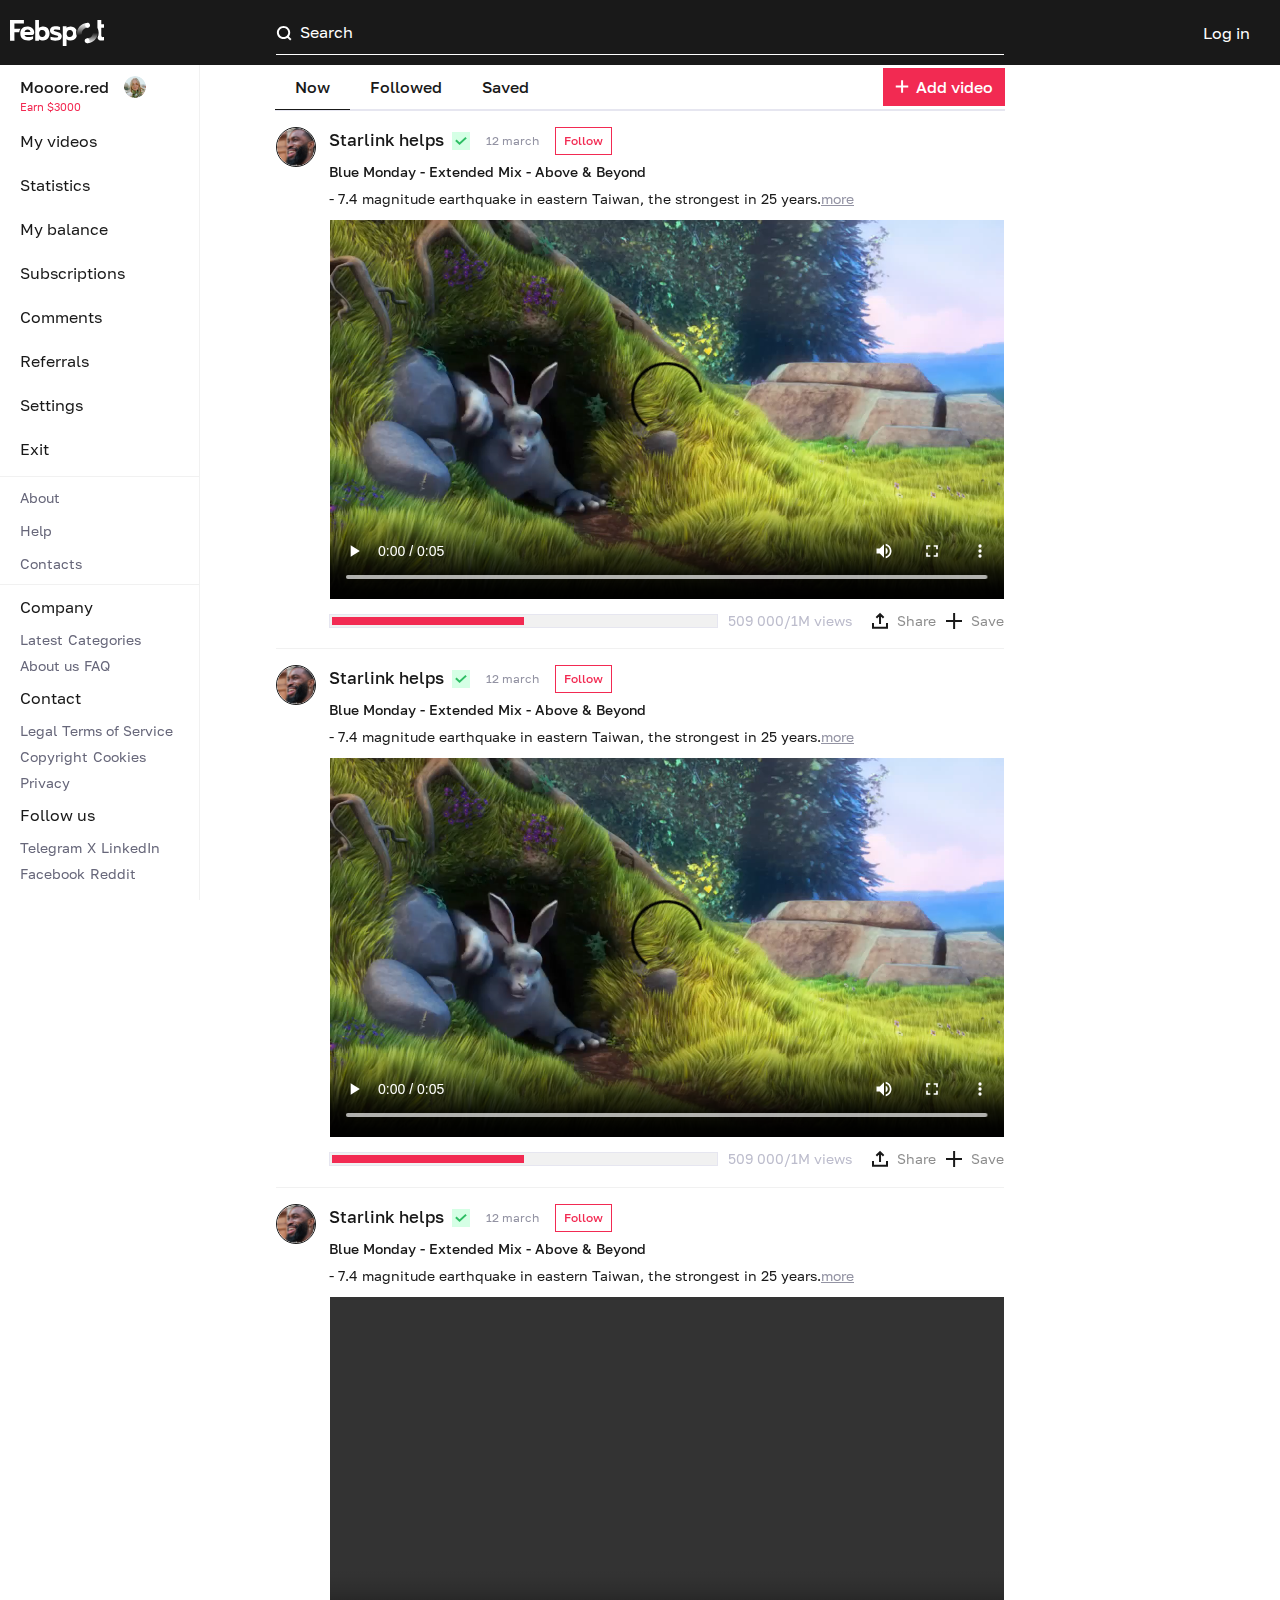
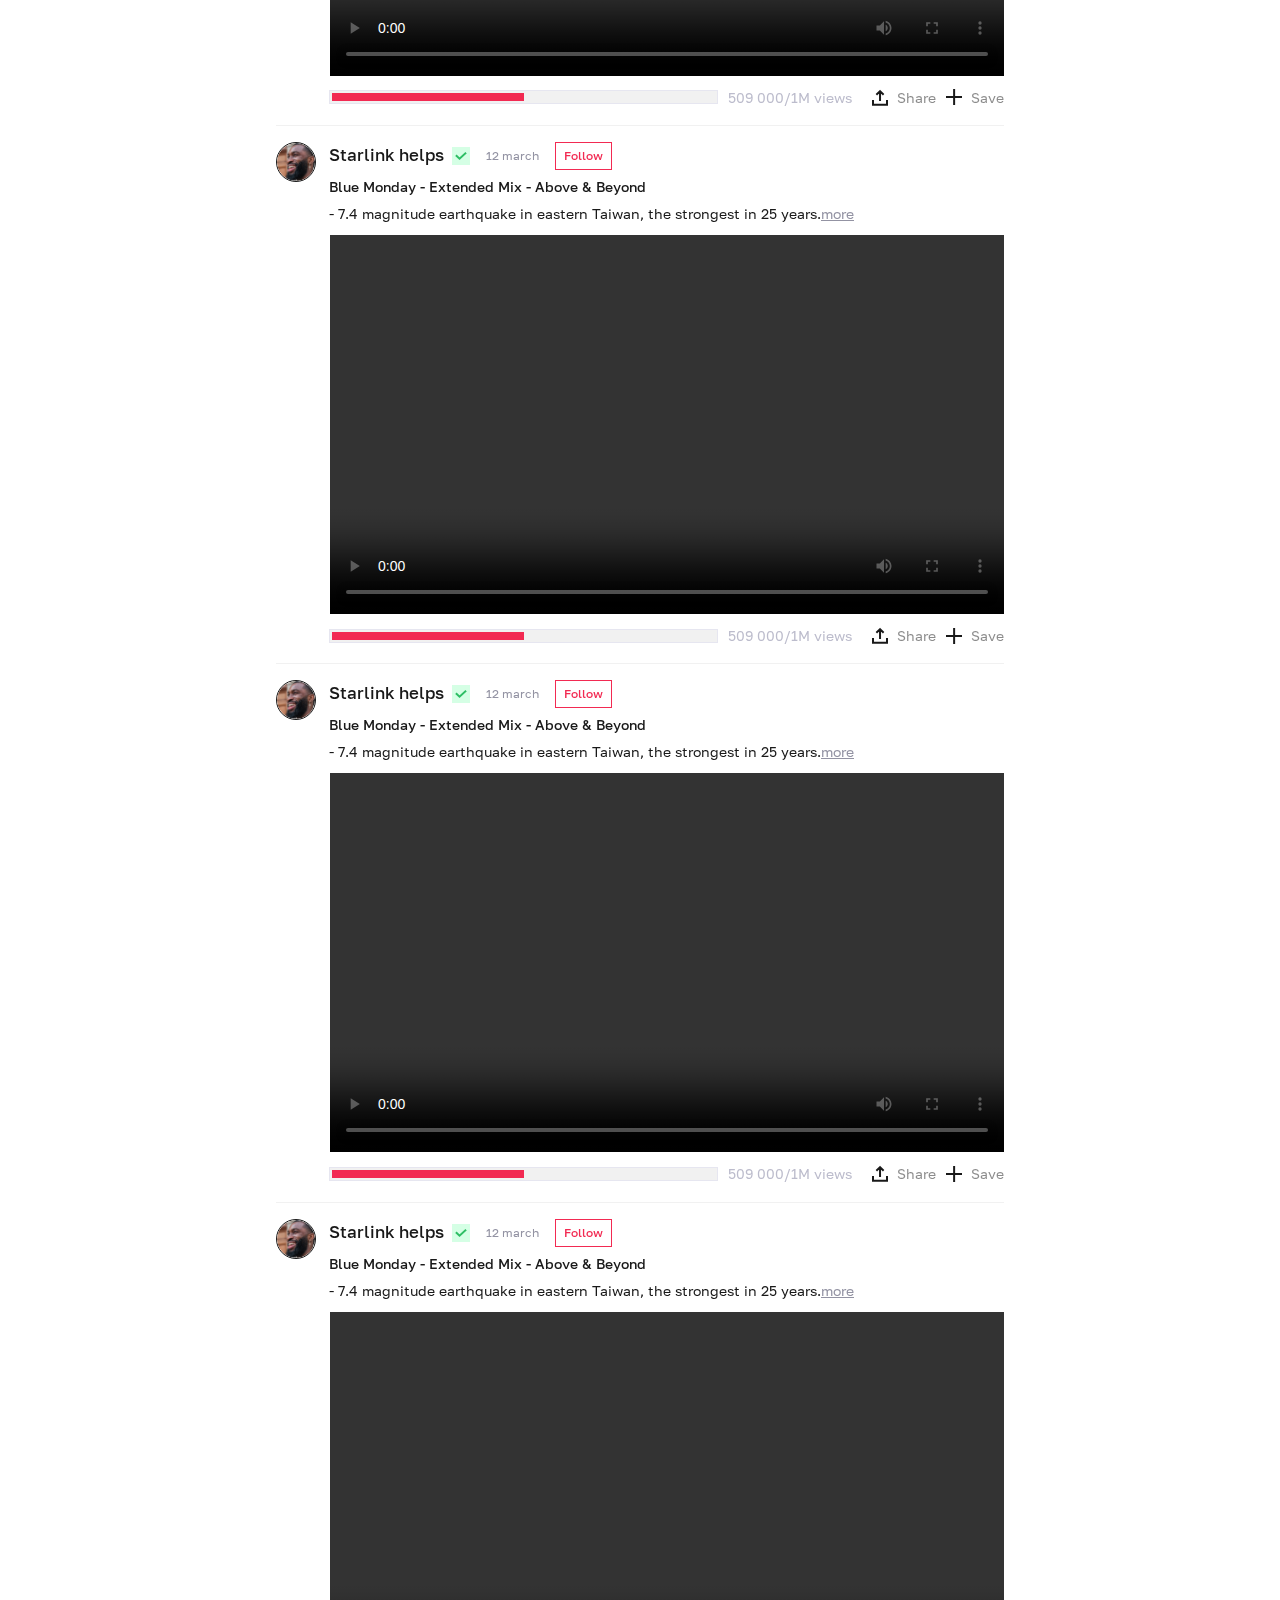
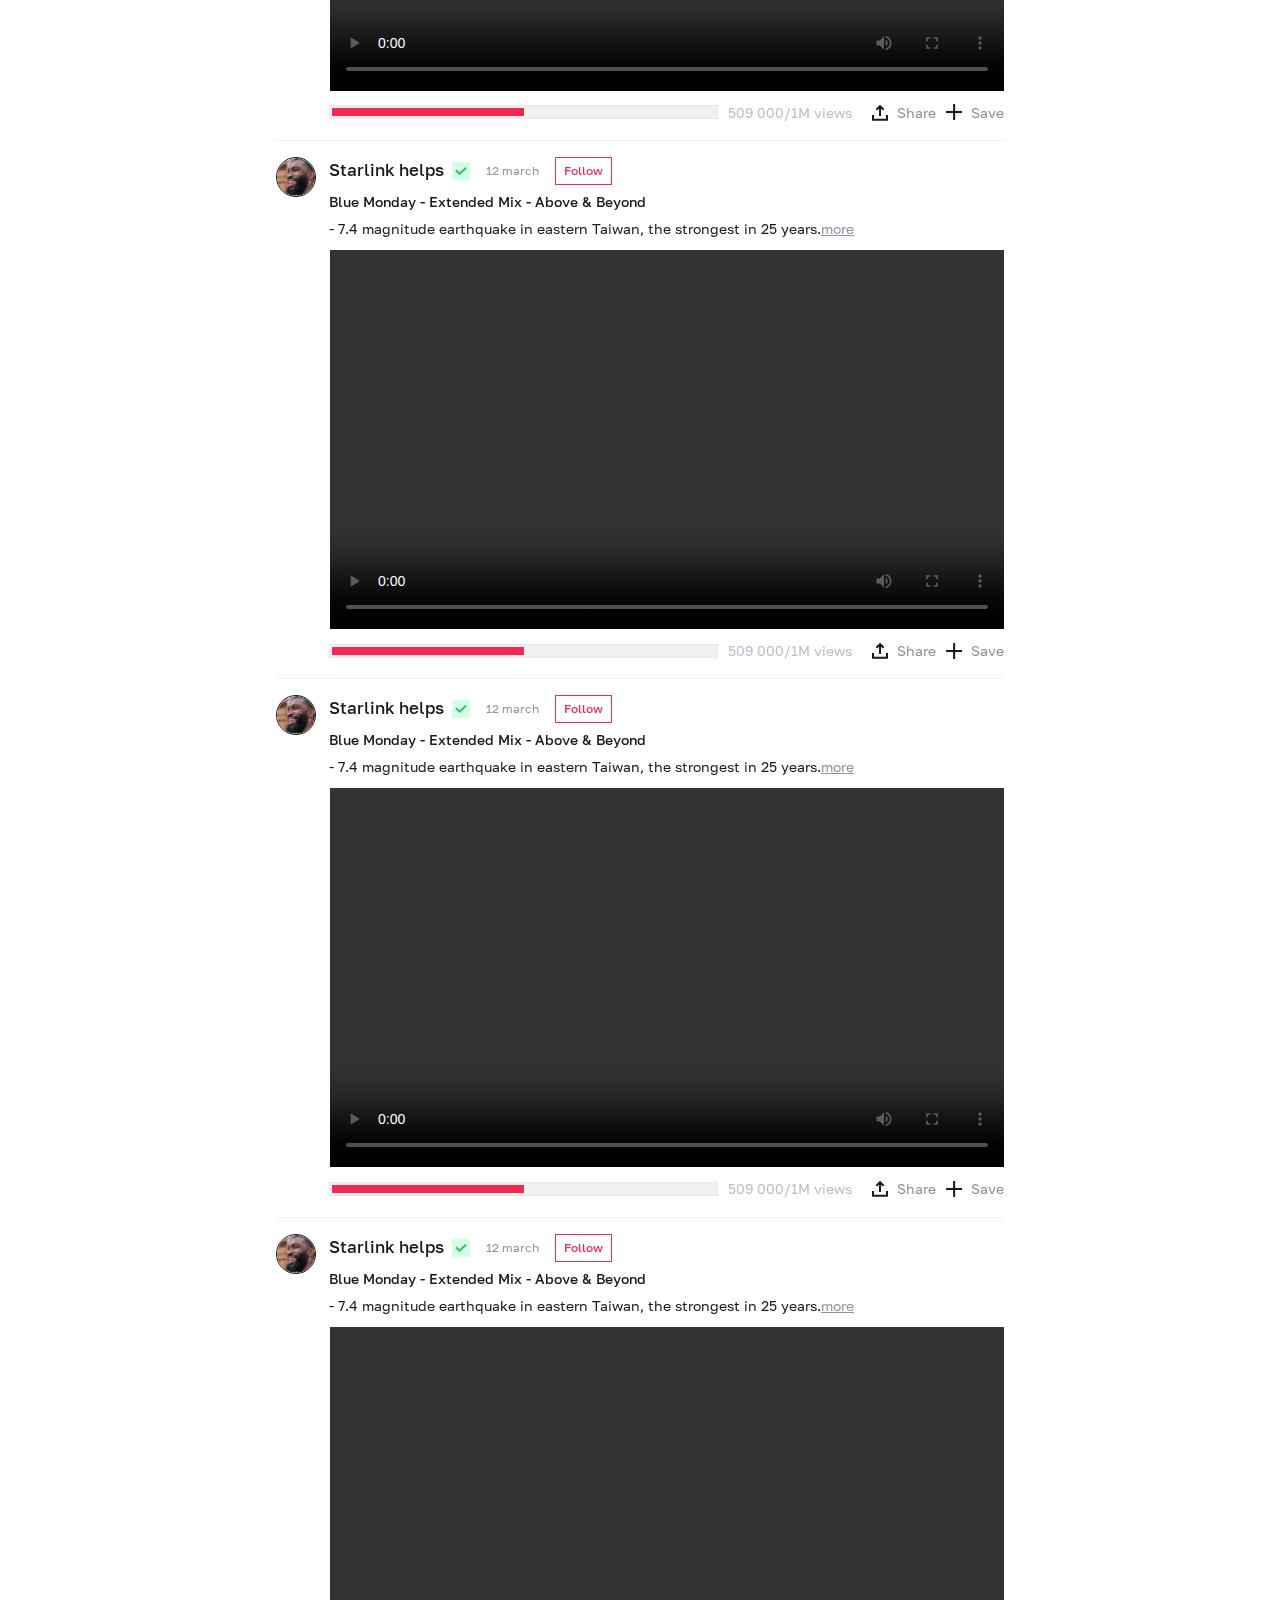
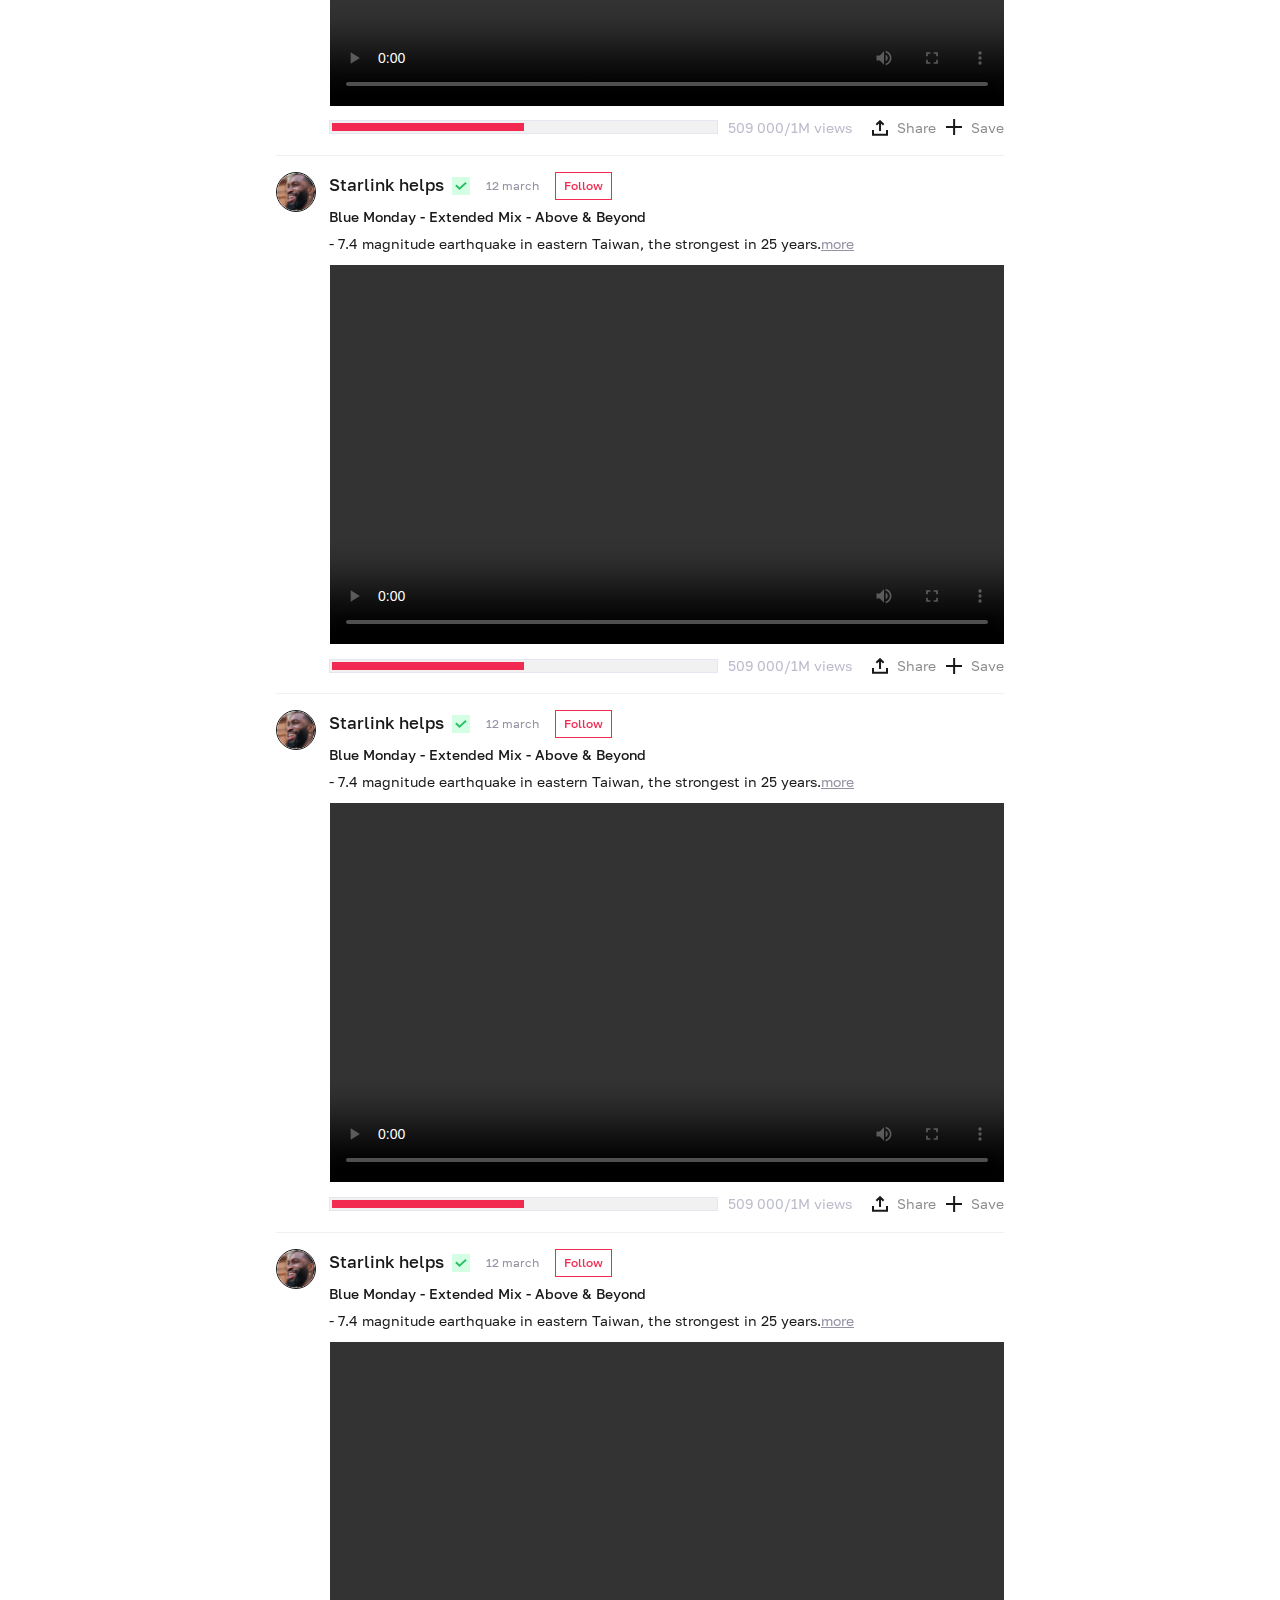
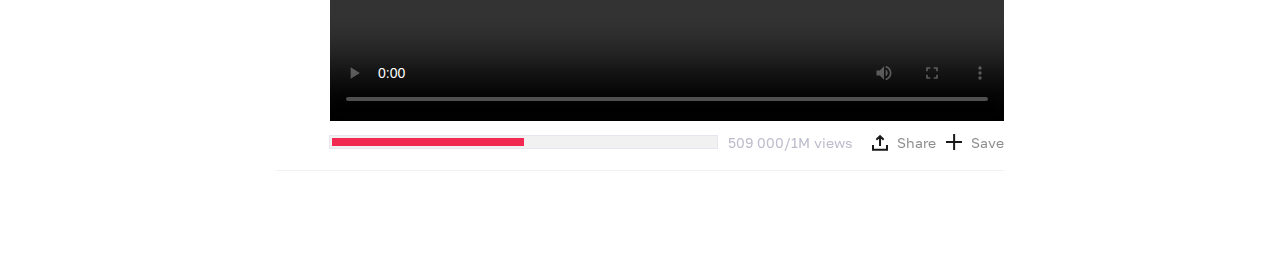
==== index.html @ 8e6cb20e "Add files via upload" ====
<!doctype html>
<html lang="en">

<head>
    <meta charset="UTF-8">
    <meta name="viewport" content="width=device-width,initial-scale=1">
    <title>Home</title>
    <link rel="icon" type="image/x-icon" href="b16eb7ffe5e3a960e2a5.ico">
    <meta name="msapplication-TileColor" content="#da532c">
    <meta name="theme-color" content="#ffffff">
    <script defer="defer" src="main.js"></script>
    <link href="main.css" rel="stylesheet">
</head>

<body>
    <header class="header">
        <div class="container">
            <div class="header__body"><a class="header__logo" href="/" title="Febspot"><img
                        src="1afcc988f46748dfe86b.svg" alt="Febspot"></a>
                <form class="search header__search" title="Search"><img class="search__icon"
                        src="3fe6dd05ca0e78d6ff20.svg" alt="Febspot"> <input class="search__input" placeholder="Search">
                </form><button class="hamburger-button header__hamburger" title="Menu"><span
                        class="hamburger-line"></span> <span class="hamburger-line"></span> <span
                        class="hamburger-line"></span></button> <a class="header__login" href="login.html">Log in</a>
            </div>
        </div>
    </header>
    <aside class="aside">
        <div class="navigation aside__top">
            <div class="aside-info navigation__aside-info"><a href="#" class="aside-info__row">
                    <div class="aside-info__name">Mooore.red</div><img src="0967bdee38d188576ed2.png" alt="Mooore.red">
                </a><a class="aside-info__move" href="#">Earn $3000</a></div>
            <ul class="navigation__list">
                <li><a href="/">My videos</a></li>
                <li><a href="">Statistics</a></li>
                <li><a href="">My balance</a></li>
                <li><a href="">Subscriptions</a></li>
                <li><a href="">Comments</a></li>
                <li><a href="">Referrals</a></li>
                <li><a href="">Settings</a></li>
                <li><a href="">Exit</a></li>
            </ul>
        </div>
        <div class="aside__middle"><a href="/about">About</a> <a href="/help">Help</a> <a href="/contacts">Contacts</a>
        </div>
        <div class="aside-bottom aside__bottom">
            <div class="aside-bottom__block">
                <div class="aside-bottom__top">Company</div>
                <ul>
                    <li><a href="/latest">Latest</a></li>
                    <li><a href="/categories">Categories</a></li>
                    <li><a href="/about">About us</a></li>
                    <li><a href="/faq">FAQ</a></li>
                </ul>
            </div>
            <div class="aside-bottom__block">
                <div class="aside-bottom__top">Contact</div>
                <ul>
                    <li><a href="/legal">Legal</a></li>
                    <li><a href="/service">Terms of Service</a></li>
                    <li><a href="/copyright">Copyright</a></li>
                    <li><a href="/cookies">Cookies</a></li>
                    <li><a href="/privacy">Privacy</a></li>
                </ul>
            </div>
            <div class="aside-bottom__block">
                <div class="aside-bottom__top">Follow us</div>
                <ul>
                    <li><a target="_blank" href="/Telegram">Telegram</a></li>
                    <li><a target="_blank" href="/X">X</a></li>
                    <li><a target="_blank" href="/LinkedIn">LinkedIn</a></li>
                    <li><a target="_blank" href="/Facebook">Facebook</a></li>
                    <li><a target="_blank" href="/Reddit">Reddit</a></li>
                </ul>
            </div>
        </div>
    </aside>
    <main>
        <div class="interaction"><a href="#" class="interaction__link active">Now </a><a href="#"
                class="interaction__link">Followed </a><a href="#" class="interaction__link">Saved </a><a href="#"
                class="interaction__add red-button">
                <div class="interaction__icon"><svg width="14" height="13" viewBox="0 0 14 13" fill="none"
                        xmlns="http://www.w3.org/2000/svg">
                        <path
                            d="M7.09137 1.25005V6.40875M7.09137 6.40875V11.75M7.09137 6.40875H1.75006M7.09137 6.40875H12.2501"
                            stroke="currentColor" stroke-width="2" stroke-linecap="square" />
                    </svg></div><span>Add video</span>
            </a></div>
        <div class="tape">
            <div class="preview">
                <div class="preview__top"><a class="preview__user" href="#"><img class="preview__img"
                            src="138cbb8b8049136dc3ec.png" alt="User name">
                        <div class="preview__name">Starlink helps</div>
                    </a><img class="preview__tick" src="d83bb92007b89ddbc79b.svg" alt="Tick">
                    <div class="preview__date">12 march</div><button class="preview__btn tr-button"
                        type="button">Follow</button>
                </div>
                <div class="preview__info"><a href="post.html" class="preview__title">Blue Monday - Extended Mix - Above
                        & Beyond </a><a href="post.html" class="preview__text">- 7.4 magnitude earthquake in eastern
                        Taiwan, the strongest in 25 years.<div class="preview__more">more</div></a></div><video
                    data-src="images/video.mp4" preload="auto" controls class="preview__video lazy"></video>
                <div class="preview__row">
                    <div class="preview__sample">
                        <div class="preview__bar" id="progressBar" data-current="500" data-total="1000">
                            <div class="preview__fill" id="progressBarFill"></div>
                        </div>
                        <div class="preview__views">509 000/1M views</div>
                    </div>
                    <div class="preview-actions preview__actions">
                        <div class="share preview-actions__item"><img class="preview-actions__icon"
                                src="19f634fb85946a31ada8.svg" alt="Share">
                            <div class="preview-actions__text">Share</div>
                            <div class="share__list">
                                <div class="share__action"><img src="648bcbb8888f1c3a0d0f.svg" alt="Copy"
                                        class="preview-actions__icon">
                                    <div class="share__place">Copy link</div>
                                </div>
                                <div class="share__action"><img src="b4dbab41787b24280ea6.svg" style="width:7px"
                                        alt="Fb" class="preview-actions__icon">
                                    <div class="share__place">Facebook</div>
                                </div>
                                <div class="share__action"><img src="7e7adb6f947ede9300b3.svg" alt="X"
                                        style="width:14px" class="preview-actions__icon">
                                    <div class="share__place">X post</div>
                                </div>
                            </div>
                        </div><a download="images/video.mp4" href="images/video.mp4" class="preview-actions__item"><img
                                class="preview-actions__icon" src="c08c387661ebb81800ec.svg" alt="Save">
                            <div class="preview-actions__text">Save</div>
                        </a>
                    </div>
                </div>
            </div>
            <div class="preview">
                <div class="preview__top"><a class="preview__user" href="#"><img class="preview__img"
                            src="138cbb8b8049136dc3ec.png" alt="User name">
                        <div class="preview__name">Starlink helps</div>
                    </a><img class="preview__tick" src="d83bb92007b89ddbc79b.svg" alt="Tick">
                    <div class="preview__date">12 march</div><button class="preview__btn tr-button"
                        type="button">Follow</button>
                </div>
                <div class="preview__info"><a href="post.html" class="preview__title">Blue Monday - Extended Mix - Above
                        & Beyond </a><a href="post.html" class="preview__text">- 7.4 magnitude earthquake in eastern
                        Taiwan, the strongest in 25 years.<div class="preview__more">more</div></a></div><video
                    data-src="images/video.mp4" preload="auto" controls class="preview__video lazy"></video>
                <div class="preview__row">
                    <div class="preview__sample">
                        <div class="preview__bar" id="progressBar" data-current="500" data-total="1000">
                            <div class="preview__fill" id="progressBarFill"></div>
                        </div>
                        <div class="preview__views">509 000/1M views</div>
                    </div>
                    <div class="preview-actions preview__actions">
                        <div class="share preview-actions__item"><img class="preview-actions__icon"
                                src="19f634fb85946a31ada8.svg" alt="Share">
                            <div class="preview-actions__text">Share</div>
                            <div class="share__list">
                                <div class="share__action"><img src="648bcbb8888f1c3a0d0f.svg" alt="Copy"
                                        class="preview-actions__icon">
                                    <div class="share__place">Copy link</div>
                                </div>
                                <div class="share__action"><img src="b4dbab41787b24280ea6.svg" style="width:7px"
                                        alt="Fb" class="preview-actions__icon">
                                    <div class="share__place">Facebook</div>
                                </div>
                                <div class="share__action"><img src="7e7adb6f947ede9300b3.svg" alt="X"
                                        style="width:14px" class="preview-actions__icon">
                                    <div class="share__place">X post</div>
                                </div>
                            </div>
                        </div><a download="images/video.mp4" href="images/video.mp4" class="preview-actions__item"><img
                                class="preview-actions__icon" src="c08c387661ebb81800ec.svg" alt="Save">
                            <div class="preview-actions__text">Save</div>
                        </a>
                    </div>
                </div>
            </div>
            <div class="preview">
                <div class="preview__top"><a class="preview__user" href="#"><img class="preview__img"
                            src="138cbb8b8049136dc3ec.png" alt="User name">
                        <div class="preview__name">Starlink helps</div>
                    </a><img class="preview__tick" src="d83bb92007b89ddbc79b.svg" alt="Tick">
                    <div class="preview__date">12 march</div><button class="preview__btn tr-button"
                        type="button">Follow</button>
                </div>
                <div class="preview__info"><a href="post.html" class="preview__title">Blue Monday - Extended Mix - Above
                        & Beyond </a><a href="post.html" class="preview__text">- 7.4 magnitude earthquake in eastern
                        Taiwan, the strongest in 25 years.<div class="preview__more">more</div></a></div><video
                    data-src="images/video.mp4" preload="auto" controls class="preview__video lazy"></video>
                <div class="preview__row">
                    <div class="preview__sample">
                        <div class="preview__bar" id="progressBar" data-current="500" data-total="1000">
                            <div class="preview__fill" id="progressBarFill"></div>
                        </div>
                        <div class="preview__views">509 000/1M views</div>
                    </div>
                    <div class="preview-actions preview__actions">
                        <div class="share preview-actions__item"><img class="preview-actions__icon"
                                src="19f634fb85946a31ada8.svg" alt="Share">
                            <div class="preview-actions__text">Share</div>
                            <div class="share__list">
                                <div class="share__action"><img src="648bcbb8888f1c3a0d0f.svg" alt="Copy"
                                        class="preview-actions__icon">
                                    <div class="share__place">Copy link</div>
                                </div>
                                <div class="share__action"><img src="b4dbab41787b24280ea6.svg" style="width:7px"
                                        alt="Fb" class="preview-actions__icon">
                                    <div class="share__place">Facebook</div>
                                </div>
                                <div class="share__action"><img src="7e7adb6f947ede9300b3.svg" alt="X"
                                        style="width:14px" class="preview-actions__icon">
                                    <div class="share__place">X post</div>
                                </div>
                            </div>
                        </div><a download="images/video.mp4" href="images/video.mp4" class="preview-actions__item"><img
                                class="preview-actions__icon" src="c08c387661ebb81800ec.svg" alt="Save">
                            <div class="preview-actions__text">Save</div>
                        </a>
                    </div>
                </div>
            </div>
            <div class="preview">
                <div class="preview__top"><a class="preview__user" href="#"><img class="preview__img"
                            src="138cbb8b8049136dc3ec.png" alt="User name">
                        <div class="preview__name">Starlink helps</div>
                    </a><img class="preview__tick" src="d83bb92007b89ddbc79b.svg" alt="Tick">
                    <div class="preview__date">12 march</div><button class="preview__btn tr-button"
                        type="button">Follow</button>
                </div>
                <div class="preview__info"><a href="post.html" class="preview__title">Blue Monday - Extended Mix - Above
                        & Beyond </a><a href="post.html" class="preview__text">- 7.4 magnitude earthquake in eastern
                        Taiwan, the strongest in 25 years.<div class="preview__more">more</div></a></div><video
                    data-src="images/video.mp4" preload="auto" controls class="preview__video lazy"></video>
                <div class="preview__row">
                    <div class="preview__sample">
                        <div class="preview__bar" id="progressBar" data-current="500" data-total="1000">
                            <div class="preview__fill" id="progressBarFill"></div>
                        </div>
                        <div class="preview__views">509 000/1M views</div>
                    </div>
                    <div class="preview-actions preview__actions">
                        <div class="share preview-actions__item"><img class="preview-actions__icon"
                                src="19f634fb85946a31ada8.svg" alt="Share">
                            <div class="preview-actions__text">Share</div>
                            <div class="share__list">
                                <div class="share__action"><img src="648bcbb8888f1c3a0d0f.svg" alt="Copy"
                                        class="preview-actions__icon">
                                    <div class="share__place">Copy link</div>
                                </div>
                                <div class="share__action"><img src="b4dbab41787b24280ea6.svg" style="width:7px"
                                        alt="Fb" class="preview-actions__icon">
                                    <div class="share__place">Facebook</div>
                                </div>
                                <div class="share__action"><img src="7e7adb6f947ede9300b3.svg" alt="X"
                                        style="width:14px" class="preview-actions__icon">
                                    <div class="share__place">X post</div>
                                </div>
                            </div>
                        </div><a download="images/video.mp4" href="images/video.mp4" class="preview-actions__item"><img
                                class="preview-actions__icon" src="c08c387661ebb81800ec.svg" alt="Save">
                            <div class="preview-actions__text">Save</div>
                        </a>
                    </div>
                </div>
            </div>
            <div class="preview">
                <div class="preview__top"><a class="preview__user" href="#"><img class="preview__img"
                            src="138cbb8b8049136dc3ec.png" alt="User name">
                        <div class="preview__name">Starlink helps</div>
                    </a><img class="preview__tick" src="d83bb92007b89ddbc79b.svg" alt="Tick">
                    <div class="preview__date">12 march</div><button class="preview__btn tr-button"
                        type="button">Follow</button>
                </div>
                <div class="preview__info"><a href="post.html" class="preview__title">Blue Monday - Extended Mix - Above
                        & Beyond </a><a href="post.html" class="preview__text">- 7.4 magnitude earthquake in eastern
                        Taiwan, the strongest in 25 years.<div class="preview__more">more</div></a></div><video
                    data-src="images/video.mp4" preload="auto" controls class="preview__video lazy"></video>
                <div class="preview__row">
                    <div class="preview__sample">
                        <div class="preview__bar" id="progressBar" data-current="500" data-total="1000">
                            <div class="preview__fill" id="progressBarFill"></div>
                        </div>
                        <div class="preview__views">509 000/1M views</div>
                    </div>
                    <div class="preview-actions preview__actions">
                        <div class="share preview-actions__item"><img class="preview-actions__icon"
                                src="19f634fb85946a31ada8.svg" alt="Share">
                            <div class="preview-actions__text">Share</div>
                            <div class="share__list">
                                <div class="share__action"><img src="648bcbb8888f1c3a0d0f.svg" alt="Copy"
                                        class="preview-actions__icon">
                                    <div class="share__place">Copy link</div>
                                </div>
                                <div class="share__action"><img src="b4dbab41787b24280ea6.svg" style="width:7px"
                                        alt="Fb" class="preview-actions__icon">
                                    <div class="share__place">Facebook</div>
                                </div>
                                <div class="share__action"><img src="7e7adb6f947ede9300b3.svg" alt="X"
                                        style="width:14px" class="preview-actions__icon">
                                    <div class="share__place">X post</div>
                                </div>
                            </div>
                        </div><a download="images/video.mp4" href="images/video.mp4" class="preview-actions__item"><img
                                class="preview-actions__icon" src="c08c387661ebb81800ec.svg" alt="Save">
                            <div class="preview-actions__text">Save</div>
                        </a>
                    </div>
                </div>
            </div>
            <div class="preview">
                <div class="preview__top"><a class="preview__user" href="#"><img class="preview__img"
                            src="138cbb8b8049136dc3ec.png" alt="User name">
                        <div class="preview__name">Starlink helps</div>
                    </a><img class="preview__tick" src="d83bb92007b89ddbc79b.svg" alt="Tick">
                    <div class="preview__date">12 march</div><button class="preview__btn tr-button"
                        type="button">Follow</button>
                </div>
                <div class="preview__info"><a href="post.html" class="preview__title">Blue Monday - Extended Mix - Above
                        & Beyond </a><a href="post.html" class="preview__text">- 7.4 magnitude earthquake in eastern
                        Taiwan, the strongest in 25 years.<div class="preview__more">more</div></a></div><video
                    data-src="images/video.mp4" preload="auto" controls class="preview__video lazy"></video>
                <div class="preview__row">
                    <div class="preview__sample">
                        <div class="preview__bar" id="progressBar" data-current="500" data-total="1000">
                            <div class="preview__fill" id="progressBarFill"></div>
                        </div>
                        <div class="preview__views">509 000/1M views</div>
                    </div>
                    <div class="preview-actions preview__actions">
                        <div class="share preview-actions__item"><img class="preview-actions__icon"
                                src="19f634fb85946a31ada8.svg" alt="Share">
                            <div class="preview-actions__text">Share</div>
                            <div class="share__list">
                                <div class="share__action"><img src="648bcbb8888f1c3a0d0f.svg" alt="Copy"
                                        class="preview-actions__icon">
                                    <div class="share__place">Copy link</div>
                                </div>
                                <div class="share__action"><img src="b4dbab41787b24280ea6.svg" style="width:7px"
                                        alt="Fb" class="preview-actions__icon">
                                    <div class="share__place">Facebook</div>
                                </div>
                                <div class="share__action"><img src="7e7adb6f947ede9300b3.svg" alt="X"
                                        style="width:14px" class="preview-actions__icon">
                                    <div class="share__place">X post</div>
                                </div>
                            </div>
                        </div><a download="images/video.mp4" href="images/video.mp4" class="preview-actions__item"><img
                                class="preview-actions__icon" src="c08c387661ebb81800ec.svg" alt="Save">
                            <div class="preview-actions__text">Save</div>
                        </a>
                    </div>
                </div>
            </div>
            <div class="preview">
                <div class="preview__top"><a class="preview__user" href="#"><img class="preview__img"
                            src="138cbb8b8049136dc3ec.png" alt="User name">
                        <div class="preview__name">Starlink helps</div>
                    </a><img class="preview__tick" src="d83bb92007b89ddbc79b.svg" alt="Tick">
                    <div class="preview__date">12 march</div><button class="preview__btn tr-button"
                        type="button">Follow</button>
                </div>
                <div class="preview__info"><a href="post.html" class="preview__title">Blue Monday - Extended Mix - Above
                        & Beyond </a><a href="post.html" class="preview__text">- 7.4 magnitude earthquake in eastern
                        Taiwan, the strongest in 25 years.<div class="preview__more">more</div></a></div><video
                    data-src="images/video.mp4" preload="auto" controls class="preview__video lazy"></video>
                <div class="preview__row">
                    <div class="preview__sample">
                        <div class="preview__bar" id="progressBar" data-current="500" data-total="1000">
                            <div class="preview__fill" id="progressBarFill"></div>
                        </div>
                        <div class="preview__views">509 000/1M views</div>
                    </div>
                    <div class="preview-actions preview__actions">
                        <div class="share preview-actions__item"><img class="preview-actions__icon"
                                src="19f634fb85946a31ada8.svg" alt="Share">
                            <div class="preview-actions__text">Share</div>
                            <div class="share__list">
                                <div class="share__action"><img src="648bcbb8888f1c3a0d0f.svg" alt="Copy"
                                        class="preview-actions__icon">
                                    <div class="share__place">Copy link</div>
                                </div>
                                <div class="share__action"><img src="b4dbab41787b24280ea6.svg" style="width:7px"
                                        alt="Fb" class="preview-actions__icon">
                                    <div class="share__place">Facebook</div>
                                </div>
                                <div class="share__action"><img src="7e7adb6f947ede9300b3.svg" alt="X"
                                        style="width:14px" class="preview-actions__icon">
                                    <div class="share__place">X post</div>
                                </div>
                            </div>
                        </div><a download="images/video.mp4" href="images/video.mp4" class="preview-actions__item"><img
                                class="preview-actions__icon" src="c08c387661ebb81800ec.svg" alt="Save">
                            <div class="preview-actions__text">Save</div>
                        </a>
                    </div>
                </div>
            </div>
            <div class="preview">
                <div class="preview__top"><a class="preview__user" href="#"><img class="preview__img"
                            src="138cbb8b8049136dc3ec.png" alt="User name">
                        <div class="preview__name">Starlink helps</div>
                    </a><img class="preview__tick" src="d83bb92007b89ddbc79b.svg" alt="Tick">
                    <div class="preview__date">12 march</div><button class="preview__btn tr-button"
                        type="button">Follow</button>
                </div>
                <div class="preview__info"><a href="post.html" class="preview__title">Blue Monday - Extended Mix - Above
                        & Beyond </a><a href="post.html" class="preview__text">- 7.4 magnitude earthquake in eastern
                        Taiwan, the strongest in 25 years.<div class="preview__more">more</div></a></div><video
                    data-src="images/video.mp4" preload="auto" controls class="preview__video lazy"></video>
                <div class="preview__row">
                    <div class="preview__sample">
                        <div class="preview__bar" id="progressBar" data-current="500" data-total="1000">
                            <div class="preview__fill" id="progressBarFill"></div>
                        </div>
                        <div class="preview__views">509 000/1M views</div>
                    </div>
                    <div class="preview-actions preview__actions">
                        <div class="share preview-actions__item"><img class="preview-actions__icon"
                                src="19f634fb85946a31ada8.svg" alt="Share">
                            <div class="preview-actions__text">Share</div>
                            <div class="share__list">
                                <div class="share__action"><img src="648bcbb8888f1c3a0d0f.svg" alt="Copy"
                                        class="preview-actions__icon">
                                    <div class="share__place">Copy link</div>
                                </div>
                                <div class="share__action"><img src="b4dbab41787b24280ea6.svg" style="width:7px"
                                        alt="Fb" class="preview-actions__icon">
                                    <div class="share__place">Facebook</div>
                                </div>
                                <div class="share__action"><img src="7e7adb6f947ede9300b3.svg" alt="X"
                                        style="width:14px" class="preview-actions__icon">
                                    <div class="share__place">X post</div>
                                </div>
                            </div>
                        </div><a download="images/video.mp4" href="images/video.mp4" class="preview-actions__item"><img
                                class="preview-actions__icon" src="c08c387661ebb81800ec.svg" alt="Save">
                            <div class="preview-actions__text">Save</div>
                        </a>
                    </div>
                </div>
            </div>
            <div class="preview">
                <div class="preview__top"><a class="preview__user" href="#"><img class="preview__img"
                            src="138cbb8b8049136dc3ec.png" alt="User name">
                        <div class="preview__name">Starlink helps</div>
                    </a><img class="preview__tick" src="d83bb92007b89ddbc79b.svg" alt="Tick">
                    <div class="preview__date">12 march</div><button class="preview__btn tr-button"
                        type="button">Follow</button>
                </div>
                <div class="preview__info"><a href="post.html" class="preview__title">Blue Monday - Extended Mix - Above
                        & Beyond </a><a href="post.html" class="preview__text">- 7.4 magnitude earthquake in eastern
                        Taiwan, the strongest in 25 years.<div class="preview__more">more</div></a></div><video
                    data-src="images/video.mp4" preload="auto" controls class="preview__video lazy"></video>
                <div class="preview__row">
                    <div class="preview__sample">
                        <div class="preview__bar" id="progressBar" data-current="500" data-total="1000">
                            <div class="preview__fill" id="progressBarFill"></div>
                        </div>
                        <div class="preview__views">509 000/1M views</div>
                    </div>
                    <div class="preview-actions preview__actions">
                        <div class="share preview-actions__item"><img class="preview-actions__icon"
                                src="19f634fb85946a31ada8.svg" alt="Share">
                            <div class="preview-actions__text">Share</div>
                            <div class="share__list">
                                <div class="share__action"><img src="648bcbb8888f1c3a0d0f.svg" alt="Copy"
                                        class="preview-actions__icon">
                                    <div class="share__place">Copy link</div>
                                </div>
                                <div class="share__action"><img src="b4dbab41787b24280ea6.svg" style="width:7px"
                                        alt="Fb" class="preview-actions__icon">
                                    <div class="share__place">Facebook</div>
                                </div>
                                <div class="share__action"><img src="7e7adb6f947ede9300b3.svg" alt="X"
                                        style="width:14px" class="preview-actions__icon">
                                    <div class="share__place">X post</div>
                                </div>
                            </div>
                        </div><a download="images/video.mp4" href="images/video.mp4" class="preview-actions__item"><img
                                class="preview-actions__icon" src="c08c387661ebb81800ec.svg" alt="Save">
                            <div class="preview-actions__text">Save</div>
                        </a>
                    </div>
                </div>
            </div>
            <div class="preview">
                <div class="preview__top"><a class="preview__user" href="#"><img class="preview__img"
                            src="138cbb8b8049136dc3ec.png" alt="User name">
                        <div class="preview__name">Starlink helps</div>
                    </a><img class="preview__tick" src="d83bb92007b89ddbc79b.svg" alt="Tick">
                    <div class="preview__date">12 march</div><button class="preview__btn tr-button"
                        type="button">Follow</button>
                </div>
                <div class="preview__info"><a href="post.html" class="preview__title">Blue Monday - Extended Mix - Above
                        & Beyond </a><a href="post.html" class="preview__text">- 7.4 magnitude earthquake in eastern
                        Taiwan, the strongest in 25 years.<div class="preview__more">more</div></a></div><video
                    data-src="images/video.mp4" preload="auto" controls class="preview__video lazy"></video>
                <div class="preview__row">
                    <div class="preview__sample">
                        <div class="preview__bar" id="progressBar" data-current="500" data-total="1000">
                            <div class="preview__fill" id="progressBarFill"></div>
                        </div>
                        <div class="preview__views">509 000/1M views</div>
                    </div>
                    <div class="preview-actions preview__actions">
                        <div class="share preview-actions__item"><img class="preview-actions__icon"
                                src="19f634fb85946a31ada8.svg" alt="Share">
                            <div class="preview-actions__text">Share</div>
                            <div class="share__list">
                                <div class="share__action"><img src="648bcbb8888f1c3a0d0f.svg" alt="Copy"
                                        class="preview-actions__icon">
                                    <div class="share__place">Copy link</div>
                                </div>
                                <div class="share__action"><img src="b4dbab41787b24280ea6.svg" style="width:7px"
                                        alt="Fb" class="preview-actions__icon">
                                    <div class="share__place">Facebook</div>
                                </div>
                                <div class="share__action"><img src="7e7adb6f947ede9300b3.svg" alt="X"
                                        style="width:14px" class="preview-actions__icon">
                                    <div class="share__place">X post</div>
                                </div>
                            </div>
                        </div><a download="images/video.mp4" href="images/video.mp4" class="preview-actions__item"><img
                                class="preview-actions__icon" src="c08c387661ebb81800ec.svg" alt="Save">
                            <div class="preview-actions__text">Save</div>
                        </a>
                    </div>
                </div>
            </div>
            <div class="preview">
                <div class="preview__top"><a class="preview__user" href="#"><img class="preview__img"
                            src="138cbb8b8049136dc3ec.png" alt="User name">
                        <div class="preview__name">Starlink helps</div>
                    </a><img class="preview__tick" src="d83bb92007b89ddbc79b.svg" alt="Tick">
                    <div class="preview__date">12 march</div><button class="preview__btn tr-button"
                        type="button">Follow</button>
                </div>
                <div class="preview__info"><a href="post.html" class="preview__title">Blue Monday - Extended Mix - Above
                        & Beyond </a><a href="post.html" class="preview__text">- 7.4 magnitude earthquake in eastern
                        Taiwan, the strongest in 25 years.<div class="preview__more">more</div></a></div><video
                    data-src="images/video.mp4" preload="auto" controls class="preview__video lazy"></video>
                <div class="preview__row">
                    <div class="preview__sample">
                        <div class="preview__bar" id="progressBar" data-current="500" data-total="1000">
                            <div class="preview__fill" id="progressBarFill"></div>
                        </div>
                        <div class="preview__views">509 000/1M views</div>
                    </div>
                    <div class="preview-actions preview__actions">
                        <div class="share preview-actions__item"><img class="preview-actions__icon"
                                src="19f634fb85946a31ada8.svg" alt="Share">
                            <div class="preview-actions__text">Share</div>
                            <div class="share__list">
                                <div class="share__action"><img src="648bcbb8888f1c3a0d0f.svg" alt="Copy"
                                        class="preview-actions__icon">
                                    <div class="share__place">Copy link</div>
                                </div>
                                <div class="share__action"><img src="b4dbab41787b24280ea6.svg" style="width:7px"
                                        alt="Fb" class="preview-actions__icon">
                                    <div class="share__place">Facebook</div>
                                </div>
                                <div class="share__action"><img src="7e7adb6f947ede9300b3.svg" alt="X"
                                        style="width:14px" class="preview-actions__icon">
                                    <div class="share__place">X post</div>
                                </div>
                            </div>
                        </div><a download="images/video.mp4" href="images/video.mp4" class="preview-actions__item"><img
                                class="preview-actions__icon" src="c08c387661ebb81800ec.svg" alt="Save">
                            <div class="preview-actions__text">Save</div>
                        </a>
                    </div>
                </div>
            </div>
            <div class="preview">
                <div class="preview__top"><a class="preview__user" href="#"><img class="preview__img"
                            src="138cbb8b8049136dc3ec.png" alt="User name">
                        <div class="preview__name">Starlink helps</div>
                    </a><img class="preview__tick" src="d83bb92007b89ddbc79b.svg" alt="Tick">
                    <div class="preview__date">12 march</div><button class="preview__btn tr-button"
                        type="button">Follow</button>
                </div>
                <div class="preview__info"><a href="post.html" class="preview__title">Blue Monday - Extended Mix - Above
                        & Beyond </a><a href="post.html" class="preview__text">- 7.4 magnitude earthquake in eastern
                        Taiwan, the strongest in 25 years.<div class="preview__more">more</div></a></div><video
                    data-src="images/video.mp4" preload="auto" controls class="preview__video lazy"></video>
                <div class="preview__row">
                    <div class="preview__sample">
                        <div class="preview__bar" id="progressBar" data-current="500" data-total="1000">
                            <div class="preview__fill" id="progressBarFill"></div>
                        </div>
                        <div class="preview__views">509 000/1M views</div>
                    </div>
                    <div class="preview-actions preview__actions">
                        <div class="share preview-actions__item"><img class="preview-actions__icon"
                                src="19f634fb85946a31ada8.svg" alt="Share">
                            <div class="preview-actions__text">Share</div>
                            <div class="share__list">
                                <div class="share__action"><img src="648bcbb8888f1c3a0d0f.svg" alt="Copy"
                                        class="preview-actions__icon">
                                    <div class="share__place">Copy link</div>
                                </div>
                                <div class="share__action"><img src="b4dbab41787b24280ea6.svg" style="width:7px"
                                        alt="Fb" class="preview-actions__icon">
                                    <div class="share__place">Facebook</div>
                                </div>
                                <div class="share__action"><img src="7e7adb6f947ede9300b3.svg" alt="X"
                                        style="width:14px" class="preview-actions__icon">
                                    <div class="share__place">X post</div>
                                </div>
                            </div>
                        </div><a download="images/video.mp4" href="images/video.mp4" class="preview-actions__item"><img
                                class="preview-actions__icon" src="c08c387661ebb81800ec.svg" alt="Save">
                            <div class="preview-actions__text">Save</div>
                        </a>
                    </div>
                </div>
            </div>
        </div>
    </main>
    <div class="search-list container">
        <ul class="search-list__item">
            <li><a class="search-list__link" href="#asd">Statistical Analytics Career</a></li>
        </ul>
    </div>
</body>

</html>
---- main.css ----
/*! normalize.css v8.0.1 | MIT License | github.com/necolas/normalize.css */

/* Document
   ========================================================================== */

/**
 * 1. Correct the line height in all browsers.
 * 2. Prevent adjustments of font size after orientation changes in iOS.
 */

html {
  line-height: 1.15;
  /* 1 */
  -webkit-text-size-adjust: 100%;
  /* 2 */
}

/* Sections
   ========================================================================== */

/**
 * Remove the margin in all browsers.
 */

body {
  margin: 0;
}

/**
 * Render the `main` element consistently in IE.
 */

main {
  display: block;
}

/**
 * Correct the font size and margin on `h1` elements within `section` and
 * `article` contexts in Chrome, Firefox, and Safari.
 */

h1 {
  font-size: 2em;
  margin: 0.67em 0;
}

/* Grouping content
   ========================================================================== */

/**
 * 1. Add the correct box sizing in Firefox.
 * 2. Show the overflow in Edge and IE.
 */

hr {
  box-sizing: content-box;
  /* 1 */
  height: 0;
  /* 1 */
  overflow: visible;
  /* 2 */
}

/**
 * 1. Correct the inheritance and scaling of font size in all browsers.
 * 2. Correct the odd `em` font sizing in all browsers.
 */

pre {
  font-family: monospace, monospace;
  /* 1 */
  font-size: 1em;
  /* 2 */
}

/* Text-level semantics
   ========================================================================== */

/**
 * Remove the gray background on active links in IE 10.
 */

a {
  background-color: transparent;
}

/**
 * 1. Remove the bottom border in Chrome 57-
 * 2. Add the correct text decoration in Chrome, Edge, IE, Opera, and Safari.
 */

abbr[title] {
  border-bottom: none;
  /* 1 */
  text-decoration: underline;
  /* 2 */
  text-decoration: underline dotted;
  /* 2 */
}

/**
 * Add the correct font weight in Chrome, Edge, and Safari.
 */

b,
strong {
  font-weight: bolder;
}

/**
 * 1. Correct the inheritance and scaling of font size in all browsers.
 * 2. Correct the odd `em` font sizing in all browsers.
 */

code,
kbd,
samp {
  font-family: monospace, monospace;
  /* 1 */
  font-size: 1em;
  /* 2 */
}

/**
 * Add the correct font size in all browsers.
 */

small {
  font-size: 80%;
}

/**
 * Prevent `sub` and `sup` elements from affecting the line height in
 * all browsers.
 */

sub,
sup {
  font-size: 75%;
  line-height: 0;
  position: relative;
  vertical-align: baseline;
}

sub {
  bottom: -0.25em;
}

sup {
  top: -0.5em;
}

/* Embedded content
   ========================================================================== */

/**
 * Remove the border on images inside links in IE 10.
 */

img {
  border-style: none;
}

/* Forms
   ========================================================================== */

/**
 * 1. Change the font styles in all browsers.
 * 2. Remove the margin in Firefox and Safari.
 */

button,
input,
optgroup,
select,
textarea {
  font-family: inherit;
  /* 1 */
  font-size: 100%;
  /* 1 */
  line-height: 1.15;
  /* 1 */
  margin: 0;
  /* 2 */
}

/**
 * Show the overflow in IE.
 * 1. Show the overflow in Edge.
 */

button,
input {
  /* 1 */
  overflow: visible;
}

/**
 * Remove the inheritance of text transform in Edge, Firefox, and IE.
 * 1. Remove the inheritance of text transform in Firefox.
 */

button,
select {
  /* 1 */
  text-transform: none;
}

/**
 * Correct the inability to style clickable types in iOS and Safari.
 */

button,
[type="button"],
[type="reset"],
[type="submit"] {
  -webkit-appearance: button;
}

/**
 * Remove the inner border and padding in Firefox.
 */

button::-moz-focus-inner,
[type="button"]::-moz-focus-inner,
[type="reset"]::-moz-focus-inner,
[type="submit"]::-moz-focus-inner {
  border-style: none;
  padding: 0;
}

/**
 * Restore the focus styles unset by the previous rule.
 */

button:-moz-focusring,
[type="button"]:-moz-focusring,
[type="reset"]:-moz-focusring,
[type="submit"]:-moz-focusring {
  outline: 1px dotted ButtonText;
}

/**
 * Correct the padding in Firefox.
 */

fieldset {
  padding: 0.35em 0.75em 0.625em;
}

/**
 * 1. Correct the text wrapping in Edge and IE.
 * 2. Correct the color inheritance from `fieldset` elements in IE.
 * 3. Remove the padding so developers are not caught out when they zero out
 *    `fieldset` elements in all browsers.
 */

legend {
  box-sizing: border-box;
  /* 1 */
  color: inherit;
  /* 2 */
  display: table;
  /* 1 */
  max-width: 100%;
  /* 1 */
  padding: 0;
  /* 3 */
  white-space: normal;
  /* 1 */
}

/**
 * Add the correct vertical alignment in Chrome, Firefox, and Opera.
 */

progress {
  vertical-align: baseline;
}

/**
 * Remove the default vertical scrollbar in IE 10+.
 */

textarea {
  overflow: auto;
}

/**
 * 1. Add the correct box sizing in IE 10.
 * 2. Remove the padding in IE 10.
 */

[type="checkbox"],
[type="radio"] {
  box-sizing: border-box;
  /* 1 */
  padding: 0;
  /* 2 */
}

/**
 * Correct the cursor style of increment and decrement buttons in Chrome.
 */

[type="number"]::-webkit-inner-spin-button,
[type="number"]::-webkit-outer-spin-button {
  height: auto;
}

/**
 * 1. Correct the odd appearance in Chrome and Safari.
 * 2. Correct the outline style in Safari.
 */

[type="search"] {
  -webkit-appearance: textfield;
  /* 1 */
  outline-offset: -2px;
  /* 2 */
}

/**
 * Remove the inner padding in Chrome and Safari on macOS.
 */

[type="search"]::-webkit-search-decoration {
  -webkit-appearance: none;
}

/**
 * 1. Correct the inability to style clickable types in iOS and Safari.
 * 2. Change font properties to `inherit` in Safari.
 */

::-webkit-file-upload-button {
  -webkit-appearance: button;
  /* 1 */
  font: inherit;
  /* 2 */
}

/* Interactive
   ========================================================================== */

/*
 * Add the correct display in Edge, IE 10+, and Firefox.
 */

details {
  display: block;
}

/*
 * Add the correct display in all browsers.
 */

summary {
  display: list-item;
}

/* Misc
   ========================================================================== */

/**
 * Add the correct display in IE 10+.
 */

template {
  display: none;
}

/**
 * Add the correct display in IE 10.
 */

[hidden] {
  display: none;
}

@font-face {
  font-family: "GolosText";
  src: url(4e8052f6741485a9873c.woff2) format("woff2"), url(355d178e50e087791620.woff) format("woff");
  font-weight: 400
}

@font-face {
  font-family: "GolosText";
  src: url(ef799175be0d49b718af.woff2) format("woff2"), url(9fae411c85fabc3f3124.woff) format("woff");
  font-weight: 500
}

@font-face {
  font-family: "GolosText";
  src: url(cda862655b279a965bd2.woff2) format("woff2"), url(3c7489031b788520c7f7.woff) format("woff");
  font-weight: 600
}

@font-face {
  font-family: "GolosText";
  src: url(4bd8a676518f7758e38c.woff2) format("woff2"), url(dac9e96919316f0f5a47.woff) format("woff");
  font-weight: 700
}

a {
  color: inherit;
  text-decoration: none
}

ul {
  list-style: none;
  padding: 0;
  margin: 0
}

video {
  max-width: 100%;
  width: 100%
}

button {
  background-color: rgba(0, 0, 0, 0);
  cursor: pointer;
  border: none
}

input,
textarea {
  font-family: inherit;
  resize: none
}

*,
*::before,
*::after {
  box-sizing: border-box
}

:root {
  --base-rich-black: #191919;
  --cristal-white: #fff;
  --brandbook: #f22a52;
  --gray-20: #f1f1f1;
  --gray-30: #e6e6f0;
  --gray-40: #bcbccc;
  --gray-50: #9393a3;
  --gray-60: #67677a;
  --gray-70: #202327;
  --header-h: 50px
}

@media screen and (min-width: 991px) {
  :root {
    --header-h: 65px
  }
}

html,
body {
  min-height: 100%
}

body {
  overflow-x: hidden;
  font-family: "GolosText";
  color: var(--base-rich-black);
  line-height: 1.5;
  min-height: 100vh;
  opacity: 0;
  transition: all .1s ease
}

@media screen and (max-width: 991px) {
  body {
    display: flex;
    flex-direction: column
  }
}

@media screen and (min-width: 991px) {
  body {
    display: grid;
    align-items: start;
    grid-template-columns: 200px minmax(auto, 728px) 200px;
    grid-template-rows: auto auto;
    align-content: start;
    grid-template-areas: "header header header" "aside main as";
    justify-content: space-between
  }
}

@media screen and (min-width: 991px) {
  body::before {
    content: "";
    position: fixed;
    top: 0;
    left: 0;
    width: 100%;
    height: 100%;
    background-color: #191919;
    z-index: 13;
    opacity: 0;
    visibility: hidden
  }

  body.darken::before {
    opacity: .5;
    visibility: visible
  }
}

body.loaded {
  opacity: 1
}

main {
  grid-area: main
}

@media screen and (max-width: 991px) {
  main {
    padding: 0 10px
  }
}

.screen-page main {
  margin: auto
}

.container {
  padding: 0px 10px
}

.red-button {
  padding: 5px 10px;
  background: var(--brandbook);
  color: var(--cristal-white);
  font-size: 14px;
  font-weight: 500;
  border: 2px solid var(--brandbook);
  transition: all .3s ease
}

.red-button:hover {
  background: rgba(0, 0, 0, 0);
  color: var(--brandbook)
}

@media screen and (min-width: 991px) {
  .red-button {
    font-size: 16px
  }
}

.tr-button {
  padding: 3px 8px;
  border: 1px solid var(--brandbook);
  font-size: 12px;
  font-weight: 500;
  color: var(--brandbook);
  transition: all .3s ease;
  cursor: pointer;
  line-height: 1.6666666667
}

.tr-button:hover {
  background-color: var(--brandbook);
  color: var(--cristal-white)
}

.google-button {
  background: var(--cristal-white);
  padding: 6px 13px;
  display: flex;
  gap: 10px;
  font-size: 11px;
  font-weight: 600;
  align-items: center;
  color: var(--gray-60);
  justify-content: center;
  transition: all .3s ease
}

.google-button:hover {
  background-color: rgba(48, 48, 48, .0392156863);
  box-shadow: 0 1px 2px 0 rgba(60, 64, 67, .3), 0px 1px 3px 1px rgba(60, 64, 67, .15)
}

.hamburger-button {
  width: 20px;
  height: 20px;
  background: none;
  border: none;
  padding: 0;
  cursor: pointer;
  display: flex;
  flex-direction: column;
  justify-content: space-between;
  align-items: center;
  gap: 6px;
  padding: 2px 0
}

.hamburger-line {
  width: 18px;
  height: 2px;
  background-color: var(--cristal-white);
  transition: .3s ease
}

.hamburger-button.active .hamburger-line:nth-child(1) {
  transform: translateY(7px) rotate(45deg)
}

.hamburger-button.active .hamburger-line:nth-child(2) {
  opacity: 0
}

.hamburger-button.active .hamburger-line:nth-child(3) {
  transform: translateY(-7px) rotate(-45deg)
}

.header {
  background: var(--base-rich-black);
  min-height: var(--header-h);
  overflow: hidden;
  display: flex;
  align-items: center;
  grid-area: header;
  position: sticky;
  top: 0;
  left: 0;
  z-index: 14
}

.header>.container {
  flex-grow: 1
}

.header__body {
  display: flex;
  justify-content: space-between;
  align-items: center
}

@media screen and (min-width: 991px) {
  .header__body {
    display: grid;
    grid-template-columns: 100px 728px 100px
  }
}

.header__logo {
  width: 93px;
  display: flex;
  align-items: center
}

@media screen and (max-width: 991px) {
  .header__logo {
    transition: all .3s ease
  }

  .header__logo img {
    max-width: 100%
  }

  .active .header__logo {
    width: 0
  }
}

@media screen and (min-width: 991px) {
  .header__logo {
    width: 100px
  }
}

@media screen and (min-width: 991px) {
  .header__hamburger {
    display: none
  }
}

.header__login {
  color: var(--cristal-white)
}

@media screen and (max-width: 991px) {
  .header__login {
    display: none
  }
}

@media screen and (min-width: 991px) {
  .header__login {
    justify-self: end;
    padding: 8px 20px;
    font-size: 16px
  }
}

@media screen and (max-width: 991px) {
  .search {
    position: absolute;
    left: 127px;
    right: 54px;
    transition: all .3s ease
  }

  .active .search {
    left: 10px
  }
}

@media screen and (min-width: 991px) {
  .search {
    position: relative
  }
}

.search__icon {
  position: absolute;
  top: 50%;
  left: 0;
  transform: translateY(-50%);
  pointer-events: none
}

.search__input {
  background-color: rgba(0, 0, 0, 0);
  outline: none;
  border: none;
  width: 100%;
  max-width: 100%;
  height: 35px;
  padding: 0 10px 0 24px;
  border-bottom: 1px solid var(--cristal-white);
  border-radius: 0
}

@media screen and (min-width: 991px) {
  .search__input {
    font-size: 16px;
    height: 45px
  }
}

.search__input::placeholder {
  color: var(--cristal-white)
}

.search-list {
  background: var(--cristal-white);
  z-index: 15;
  opacity: 0;
  visibility: hidden;
  position: fixed;
  top: var(--header-h);
  left: 0;
  right: 0;
  bottom: 0;
  width: 100vw;
  height: calc(100vh - var(--header-h));
  max-height: calc(100vh - var(--header-h));
  overflow: auto;
  transition: .3s ease;
  padding: 8px 10px
}

.search-list.active {
  visibility: visible;
  opacity: 1
}

@media screen and (min-width: 991px) {
  .search-list {
    max-width: 728px;
    left: 50%;
    transform: translateX(-50%);
    height: auto;
    min-height: auto;
    bottom: auto
  }
}

.search-list__item {
  list-style: none;
  margin: 0;
  padding: 0
}

.search-list__item li {
  padding: 8px 0
}

.search-list__link {
  font-size: 16px;
  text-decoration: none;
  color: inherit
}

.aside {
  padding: 10px 0px;
  grid-area: aside
}

@media screen and (max-width: 991px) {
  .aside {
    background: var(--cristal-white);
    position: fixed;
    z-index: 14;
    top: var(--header-h);
    right: 100%;
    width: 100vw;
    height: calc(100vh - var(--header-h));
    transition: all .3s ease;
    overflow: auto
  }

  .aside.active {
    right: 0
  }
}

@media screen and (min-width: 991px) {
  .aside {
    border-right: 1px solid var(--gray-20);
    padding-bottom: 0px;
    position: sticky;
    left: 0;
    top: var(--header-h);
    height: calc(100vh - var(--header-h));
    overflow: auto
  }

  .screen-page .aside {
    overflow: auto;
    max-height: calc(100vh - var(--header-h));
    min-height: calc(100vh - var(--header-h))
  }
}

.aside__top {
  margin-bottom: 10px
}

.aside__middle {
  padding: 0px 20px 10px 20px;
  display: grid;
  gap: 12px;
  border-bottom: 1px solid var(--gray-20);
  margin-bottom: 10px
}

.aside__middle a {
  font-size: 14px;
  color: var(--gray-60);
  transition: all .3s ease
}

.aside__middle a:hover {
  color: var(--base-rich-black)
}

.aside::-webkit-scrollbar {
  width: 5px
}

.navigation {
  padding: 0 20px 15px 20px;
  border-bottom: 1px solid var(--gray-20)
}

.navigation__aside-info {
  max-width: 300px
}

.navigation__list {
  display: grid;
  gap: 20px;
  color: inherit
}

.navigation__list a {
  transition: all .3s ease
}

.navigation__list a:hover {
  opacity: .7
}

.aside-info {
  display: grid;
  margin-bottom: 13px
}

.aside-info__row {
  display: flex;
  gap: 15px;
  align-items: center
}

.aside-info__row img {
  width: 22px;
  height: 22px;
  object-fit: cover;
  border-radius: 50%
}

.aside-info__name {
  font-size: 16px;
  font-weight: 500
}

.aside-info__move {
  font-size: 11px;
  color: var(--brandbook);
  text-decoration: none
}

.aside-bottom {
  padding: 0 20px;
  display: grid;
  gap: 10px
}

.aside-bottom__block ul {
  display: flex;
  gap: 5px;
  flex-wrap: wrap;
  color: var(--gray-60);
  font-size: 14px;
  transition: all .3s ease
}

.aside-bottom__block ul a:hover {
  color: var(--base-rich-black)
}

.aside-bottom__top {
  font-size: 16px;
  margin-bottom: 10px
}

.interaction {
  border-bottom: 2px solid var(--gray-30);
  display: flex;
  position: sticky;
  top: var(--header-h);
  background-color: var(--cristal-white);
  z-index: 11;
  left: 0
}

@media screen and (min-width: 991px) {
  .interaction {
    margin: 0 -1px
  }
}

.interaction__link {
  font-size: 14px;
  font-weight: 500;
  padding: 10px 12px;
  margin-bottom: -1px;
  transition: all .3s ease;
  border-bottom: 1px solid rgba(0, 0, 0, 0)
}

@media screen and (min-width: 991px) {
  .interaction__link {
    padding: 10px 20px;
    font-size: 16px
  }
}

.interaction__link.active {
  border-bottom: 1px solid currentColor
}

.interaction__add {
  display: flex;
  margin-left: auto;
  align-self: center;
  gap: 7px;
  align-items: center
}

.interaction__icon {
  align-self: center;
  line-height: 1
}

@media screen and (max-width: 991px) {
  .interaction__icon {
    display: none
  }
}

.preview {
  padding-top: 16px;
  padding-bottom: 16px;
  border-bottom: 1px solid var(--gray-20)
}

@media screen and (min-width: 991px) {
  .preview {
    padding-left: 53px
  }
}

.preview__top {
  display: flex;
  align-items: center;
  margin-bottom: 10px
}

@media screen and (min-width: 991px) {
  .preview__top {
    align-items: start;
    margin-bottom: -6px;
    margin-left: -53px
  }
}

.preview__user {
  display: flex;
  gap: 8px;
  align-items: center
}

@media screen and (min-width: 991px) {
  .preview__user {
    gap: 13px;
    align-items: start
  }
}

.preview__img {
  border-radius: 50%;
  width: 30px;
  height: 30px;
  object-fit: contain;
  border: 1px solid var(--base-rich-black)
}

@media screen and (min-width: 991px) {
  .preview__img {
    width: 40px;
    height: 40px
  }
}

.preview__name {
  font-size: 14px;
  font-weight: 500
}

@media screen and (min-width: 991px) {
  .preview__name {
    font-size: 17px
  }
}

.preview__tick {
  margin-left: 8px
}

@media screen and (min-width: 991px) {
  .preview__tick {
    margin-top: 5px
  }
}

.preview__date {
  margin: 0 16px;
  font-size: 12px;
  color: var(--gray-50)
}

@media screen and (min-width: 991px) {
  .preview__date {
    margin: 5px 16px 0 16px
  }
}

@media screen and (max-width: 991px) {
  .preview__btn {
    margin-left: auto
  }
}

.preview__info {
  margin-bottom: 10px;
  display: flex;
  flex-direction: column;
  align-items: start
}

.preview__title {
  font-size: 14px;
  font-weight: 500;
  line-height: 1.5714285714;
  margin-bottom: 5px
}

.preview__text {
  font-size: 14px;
  line-height: 1.5714285714;
  display: inline-block
}

.preview__more {
  color: var(--gray-50);
  text-decoration: underline;
  display: inline
}

.preview__video {
  margin-bottom: 10px
}

@media screen and (min-width: 991px) {
  .preview__video {
    margin-left: auto;
    display: block;
    width: 674px;
    height: 379px
  }
}

.preview__row {
  display: flex;
  justify-content: space-between;
  gap: 16px
}

@media screen and (min-width: 991px) {
  .preview__row {
    margin-left: auto;
    gap: 20px
  }
}

.preview__sample {
  display: grid;
  gap: 6px;
  flex-grow: 1;
  align-self: start
}

@media screen and (min-width: 991px) {
  .preview__sample {
    display: flex;
    align-items: center;
    gap: 10px
  }
}

.preview__bar {
  background: var(--gray-20);
  border: 1px solid var(--gray-30);
  padding: 2px;
  display: flex
}

@media screen and (min-width: 991px) {
  .preview__bar {
    width: 100%
  }
}

.preview__fill {
  width: 100%;
  background: var(--brandbook);
  height: 8px
}

.preview__views {
  font-size: 12px;
  font-weight: 500;
  line-height: 1.6666666667;
  color: var(--gray-40)
}

@media screen and (min-width: 991px) {
  .preview__views {
    flex-shrink: 0;
    font-weight: 400;
    font-size: 14px
  }
}

.preview-actions {
  display: flex;
  gap: 18px;
  align-items: center
}

@media screen and (min-width: 991px) {
  .preview-actions {
    gap: 10px
  }
}

.preview-actions__item {
  display: flex;
  flex-direction: column;
  align-items: center;
  gap: 4px
}

@media screen and (min-width: 991px) {
  .preview-actions__item {
    flex-direction: row;
    gap: 9px
  }
}

.preview-actions__icon {
  width: 16px
}

.preview-actions__text {
  font-size: 12px;
  line-height: 1.6666666667;
  opacity: .5;
  transition: all .3s ease
}

.preview-actions__item:hover .preview-actions__text {
  opacity: 1
}

@media screen and (min-width: 991px) {
  .preview-actions__text {
    font-size: 14px
  }
}

.share {
  position: relative;
  cursor: pointer
}

.share:hover .share__list {
  opacity: 1;
  visibility: visible
}

.share__list {
  position: absolute;
  top: 100%;
  left: 50%;
  transform: translateX(-50%);
  border: 1px solid var(--gray-20);
  padding: 10px;
  opacity: 0;
  visibility: hidden;
  display: grid;
  gap: 8px;
  background: var(--cristal-white);
  transition: .3s ease
}

.share__action {
  transition: opacity .3s ease;
  display: flex;
  white-space: nowrap;
  gap: 10px;
  font-size: 16px
}

.share__action:hover {
  opacity: 50%
}

.share__action:nth-child(1) {
  border-bottom: 1px solid var(--gray-20);
  padding-bottom: 10px
}

.post {
  padding-left: 0;
  padding-top: 0;
  border: none;
  padding-bottom: 10px
}

@media screen and (min-width: 991px) {
  .post {
    padding-top: 25px;
    padding-top: 20px
  }
}

.post__top {
  margin-left: 0;
  margin-bottom: 10px;
  align-items: center
}

.post__row {
  margin-bottom: 10px
}

.post__user {
  align-items: center
}

.post__tick {
  margin-top: 0
}

.post__date {
  margin-top: 0
}

.post__info {
  margin-bottom: 0;
  display: inline
}

@media screen and (max-width: 991px) {
  .post__video {
    width: calc(100% + 20px);
    max-width: none;
    margin: 0 -10px 10px -10px;
    min-height: 490px;
    object-fit: cover
  }
}

@media screen and (min-width: 991px) {
  .post__video {
    height: 408px;
    width: 100%
  }
}

.annotate {
  position: relative;
  margin-bottom: 10px
}

@media screen and (min-width: 991px) {
  .annotate {
    margin-bottom: 20px
  }
}

.annotate__body {
  border: 1px solid var(--gray-40)
}

.annotate__input {
  padding: 10px;
  border: none;
  width: 100%;
  height: auto;
  display: block;
  position: relative;
  z-index: 10;
  outline: none
}

.annotate__row {
  padding: 10px;
  display: none;
  justify-content: flex-end;
  gap: 10px;
  position: relative
}

.annotate__row::before {
  content: "";
  position: absolute;
  top: 0;
  left: 50%;
  transform: translateX(-50%);
  background: var(--gray-30);
  height: 1px;
  width: calc(100% - 20px)
}

.annotate__cancel {
  padding: 3px 13px;
  color: var(--gray-50);
  line-height: 1.6666666667;
  border: none
}

.annotate__button {
  padding: 3px 13px
}

.annotate-nosign {
  position: relative
}

.annotate-nosign__input {
  background: var(--gray-20);
  border: 1px solid var(--gray-30);
  font-size: 14px;
  padding: 15px 10px;
  height: 52px;
  resize: none;
  width: 100%
}

.annotate-nosign__input::placeholder {
  color: var(--gray-40);
  font-size: inherit
}

.annotate-nosign__button {
  position: absolute;
  right: 10px;
  top: 50%;
  transform: translateY(-50%)
}

.annotate-nosign__button:hover {
  background: var(--cristal-white) !important
}

.comments {
  margin-bottom: 10px
}

@media screen and (min-width: 991px) {
  .comments {
    margin-bottom: 40px
  }
}

.comments__top {
  color: var(--gray-70);
  font-size: 14px;
  font-weight: 500;
  line-height: 1.5714285714;
  margin-bottom: 16px
}

.comments__items {
  display: grid;
  gap: 20px
}

.comments__text {
  padding-left: 38px
}

@media screen and (min-width: 991px) {
  .comments__text {
    padding-left: 43px
  }
}

.comments__user {
  width: 30px !important;
  height: 30px !important
}

.comments-alert {
  padding: 10px;
  border: 1px solid var(--gray-30);
  padding: 10px;
  position: relative
}

@media screen and (min-width: 991px) {
  .comments-alert {
    padding: 20px
  }
}

.comments-alert__title {
  text-align: center;
  font-size: 14px;
  font-weight: 500;
  line-height: 1.5714285714
}

@media screen and (min-width: 991px) {
  .comments-alert__title {
    text-align: left
  }

  .comments-alert__title br {
    display: none
  }
}

.comments-alert__text {
  text-align: center;
  font-size: 13px;
  color: var(--gray-60);
  text-align: center;
  margin-bottom: 7px;
  line-height: 1.6923076923
}

@media screen and (min-width: 991px) {
  .comments-alert__text {
    margin-bottom: 10px;
    text-align: left
  }
}

.comments-alert__button {
  width: 100%;
  margin: 0 auto;
  margin-bottom: 10px;
  border: 1px solid var(--gray-30);
  max-width: 360px
}

@media screen and (min-width: 991px) {
  .comments-alert__button {
    max-width: 230px;
    position: absolute;
    top: 20px;
    right: 20px
  }
}

.comments-alert__info {
  font-size: 11px;
  color: var(--gray-60);
  text-align: center
}

.comments-alert__info a {
  border-bottom: 1px solid currentColor
}

@media screen and (min-width: 991px) {
  .comments-alert__info {
    text-align: left
  }
}

.login {
  margin-bottom: 36px
}

.login__form {
  display: grid;
  gap: 10px;
  margin-bottom: 35px
}

.login__input {
  height: 42px;
  padding: 0 15px;
  font-size: 13px;
  line-height: 1.6923076923;
  border: 1px solid var(--gray-40);
  width: 270px
}

.login__input::placeholder {
  color: var(--gray-60)
}

.login__input:invalid~.input__eye {
  display: none
}

.login__input:user-invalid~.input__eye {
  display: none
}

.login__input:user-invalid {
  border-color: var(--brandbook)
}

.login__recently {
  font-size: 14px;
  font-weight: 500;
  text-align: center;
  margin-bottom: 10px
}

.login__text {
  text-align: center;
  color: var(--gray-60);
  line-height: 1.6923076923;
  margin-bottom: 10px;
  font-size: 13px
}

.screen-page aside .login__text br {
  display: none
}

.login__google-button {
  border: 1px solid var(--gray-30);
  padding: 9px
}

.black-button {
  font-size: 13px;
  line-height: 1.6923076923;
  text-align: center;
  background: var(--base-rich-black);
  color: var(--cristal-white);
  min-height: 42px
}

.input__inner {
  position: relative
}

.input__eye {
  position: absolute;
  top: 50%;
  right: 20px;
  transform: translateY(-50%)
}

.post__more {
  cursor: pointer
}
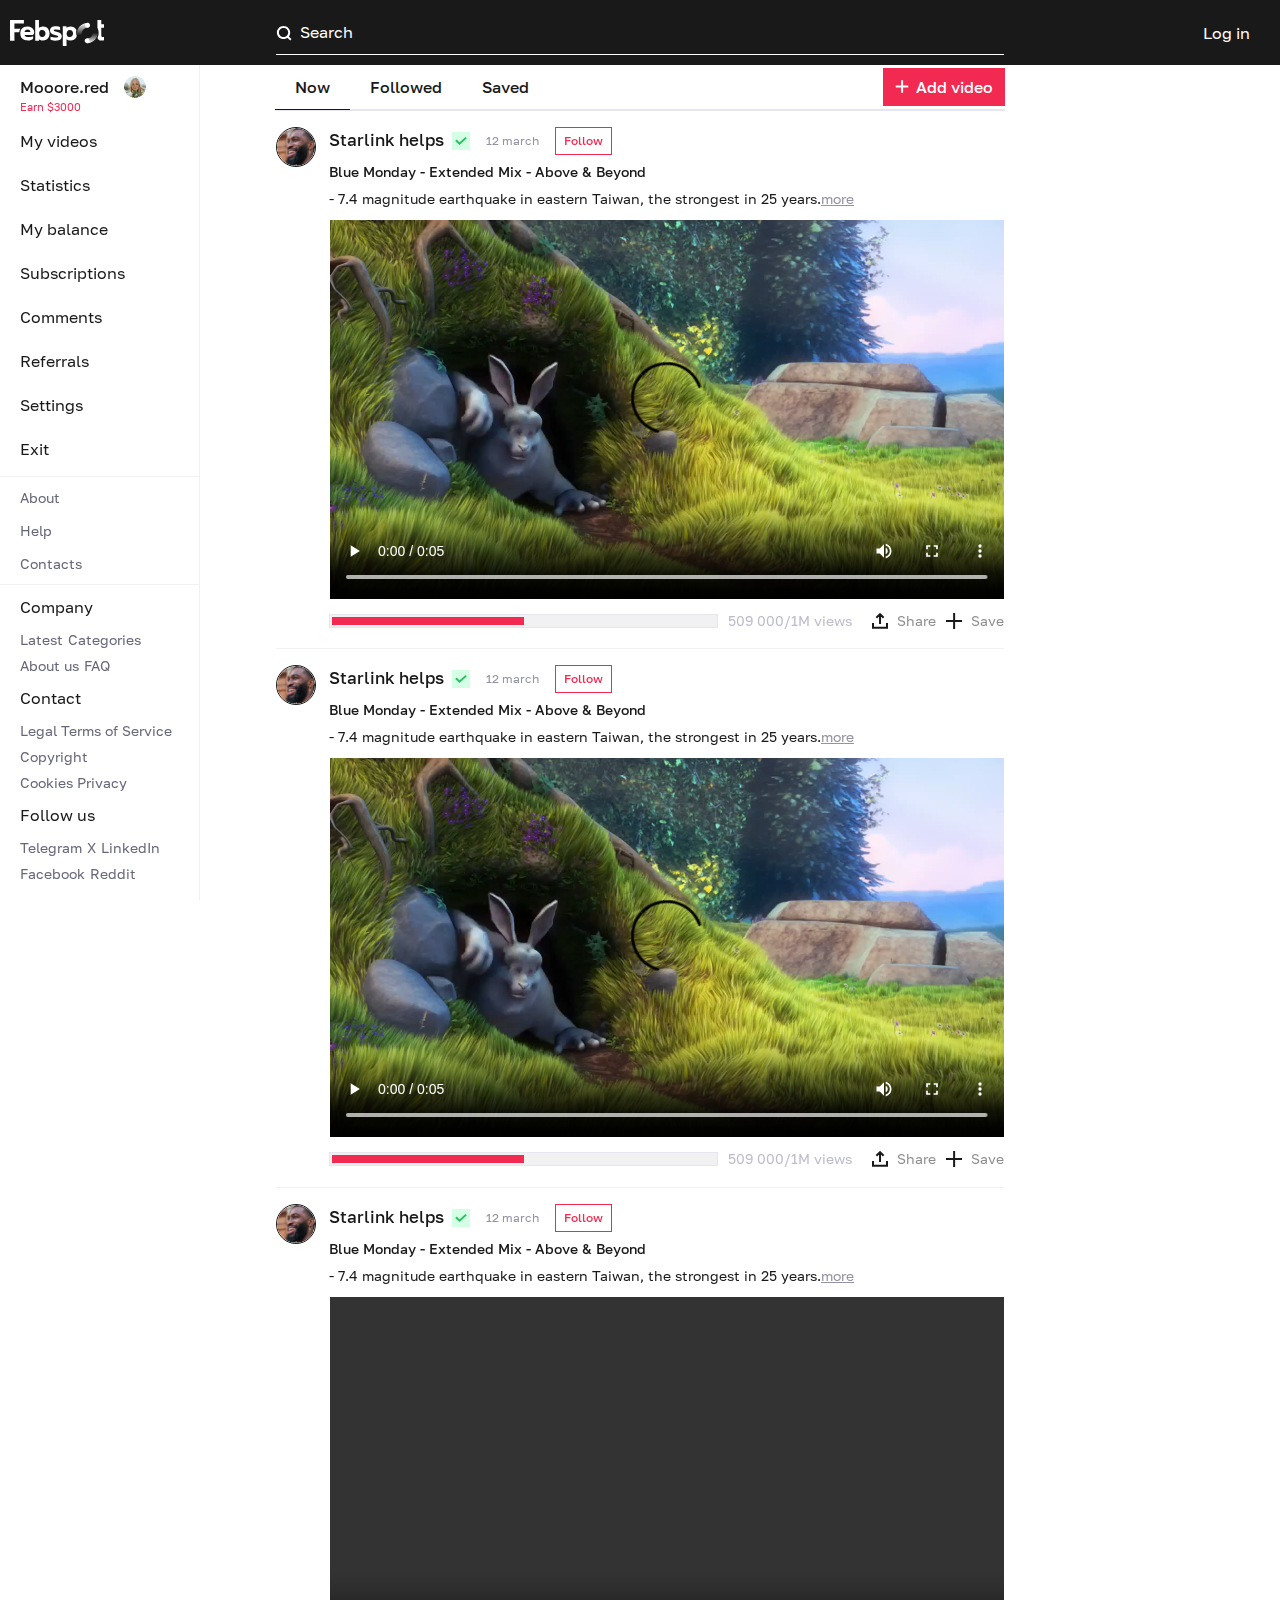
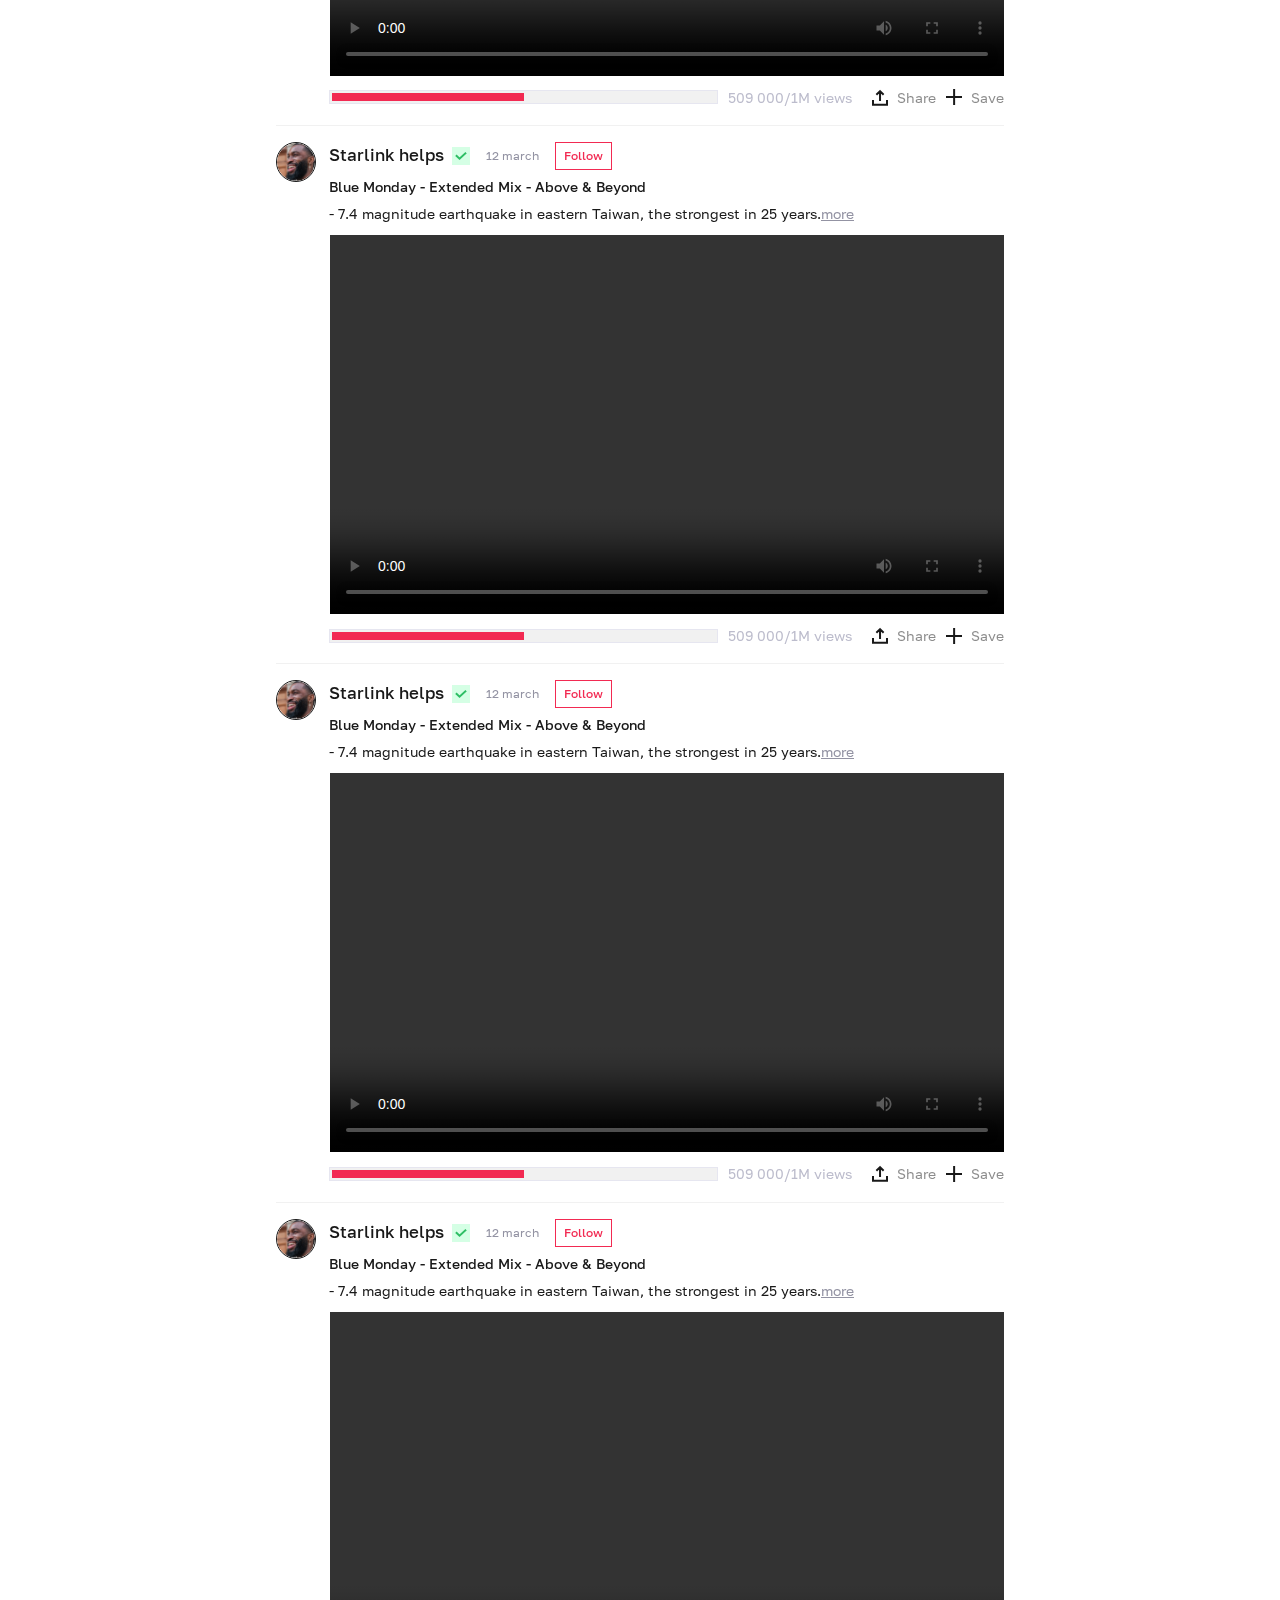
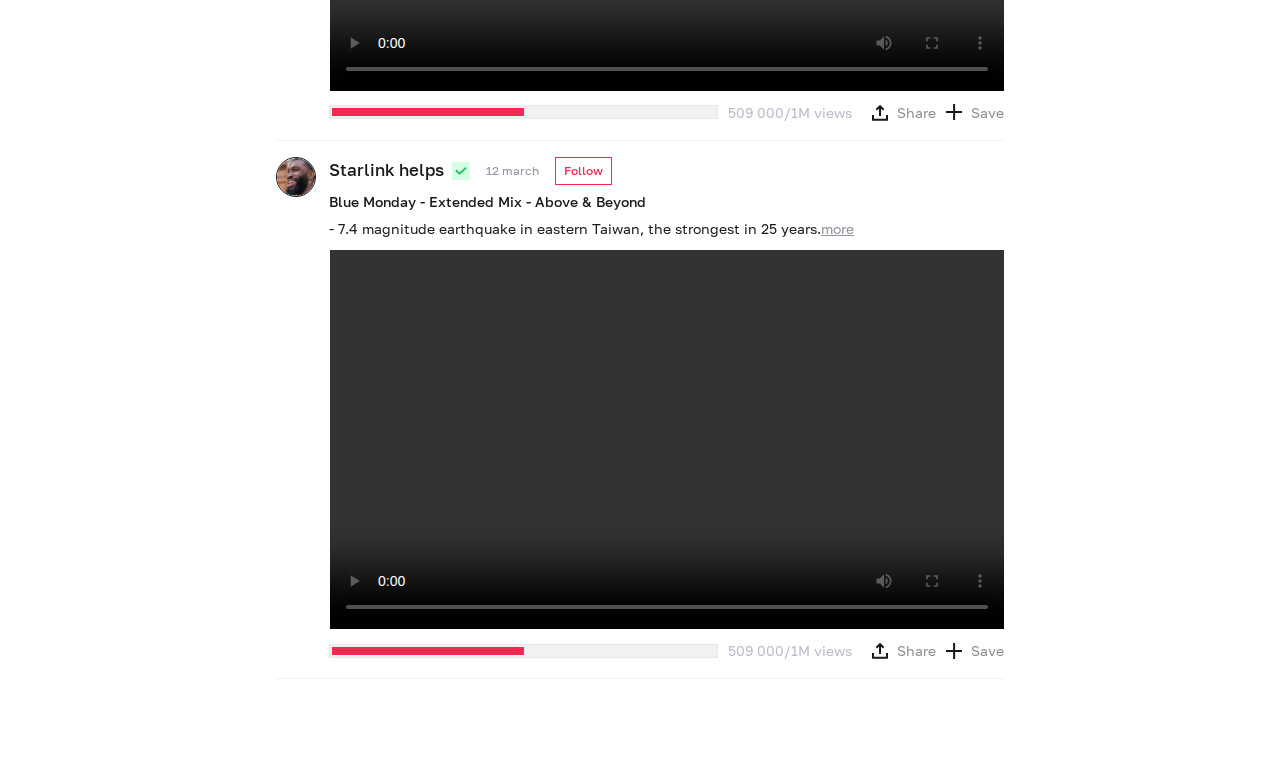
==== commit fa7c9162: "Add files via upload" ====
--- a/index.html
+++ b/index.html
@@ -56,11 +56,9 @@
             <div class="aside-bottom__block">
                 <div class="aside-bottom__top">Contact</div>
                 <ul>
-                    <li><a href="/legal">Legal</a></li>
-                    <li><a href="/service">Terms of Service</a></li>
+                    <li><a href="/service">Legal Terms of Service</a></li>
                     <li><a href="/copyright">Copyright</a></li>
-                    <li><a href="/cookies">Cookies</a></li>
-                    <li><a href="/privacy">Privacy</a></li>
+                    <li><a href="/cookies">Cookies Privacy</a></li>
                 </ul>
             </div>
             <div class="aside-bottom__block">
@@ -115,496 +113,276 @@
                                         class="preview-actions__icon">
                                     <div class="share__place">Copy link</div>
                                 </div>
-                                <div class="share__action"><img src="b4dbab41787b24280ea6.svg" style="width:7px"
-                                        alt="Fb" class="preview-actions__icon">
-                                    <div class="share__place">Facebook</div>
-                                </div>
-                                <div class="share__action"><img src="7e7adb6f947ede9300b3.svg" alt="X"
-                                        style="width:14px" class="preview-actions__icon">
-                                    <div class="share__place">X post</div>
-                                </div>
-                            </div>
-                        </div><a download="images/video.mp4" href="images/video.mp4" class="preview-actions__item"><img
-                                class="preview-actions__icon" src="c08c387661ebb81800ec.svg" alt="Save">
-                            <div class="preview-actions__text">Save</div>
-                        </a>
-                    </div>
-                </div>
-            </div>
-            <div class="preview">
-                <div class="preview__top"><a class="preview__user" href="#"><img class="preview__img"
-                            src="138cbb8b8049136dc3ec.png" alt="User name">
-                        <div class="preview__name">Starlink helps</div>
-                    </a><img class="preview__tick" src="d83bb92007b89ddbc79b.svg" alt="Tick">
-                    <div class="preview__date">12 march</div><button class="preview__btn tr-button"
-                        type="button">Follow</button>
-                </div>
-                <div class="preview__info"><a href="post.html" class="preview__title">Blue Monday - Extended Mix - Above
-                        & Beyond </a><a href="post.html" class="preview__text">- 7.4 magnitude earthquake in eastern
-                        Taiwan, the strongest in 25 years.<div class="preview__more">more</div></a></div><video
-                    data-src="images/video.mp4" preload="auto" controls class="preview__video lazy"></video>
-                <div class="preview__row">
-                    <div class="preview__sample">
-                        <div class="preview__bar" id="progressBar" data-current="500" data-total="1000">
-                            <div class="preview__fill" id="progressBarFill"></div>
-                        </div>
-                        <div class="preview__views">509 000/1M views</div>
-                    </div>
-                    <div class="preview-actions preview__actions">
-                        <div class="share preview-actions__item"><img class="preview-actions__icon"
-                                src="19f634fb85946a31ada8.svg" alt="Share">
-                            <div class="preview-actions__text">Share</div>
-                            <div class="share__list">
-                                <div class="share__action"><img src="648bcbb8888f1c3a0d0f.svg" alt="Copy"
-                                        class="preview-actions__icon">
-                                    <div class="share__place">Copy link</div>
-                                </div>
-                                <div class="share__action"><img src="b4dbab41787b24280ea6.svg" style="width:7px"
-                                        alt="Fb" class="preview-actions__icon">
-                                    <div class="share__place">Facebook</div>
-                                </div>
-                                <div class="share__action"><img src="7e7adb6f947ede9300b3.svg" alt="X"
-                                        style="width:14px" class="preview-actions__icon">
-                                    <div class="share__place">X post</div>
-                                </div>
-                            </div>
-                        </div><a download="images/video.mp4" href="images/video.mp4" class="preview-actions__item"><img
-                                class="preview-actions__icon" src="c08c387661ebb81800ec.svg" alt="Save">
-                            <div class="preview-actions__text">Save</div>
-                        </a>
-                    </div>
-                </div>
-            </div>
-            <div class="preview">
-                <div class="preview__top"><a class="preview__user" href="#"><img class="preview__img"
-                            src="138cbb8b8049136dc3ec.png" alt="User name">
-                        <div class="preview__name">Starlink helps</div>
-                    </a><img class="preview__tick" src="d83bb92007b89ddbc79b.svg" alt="Tick">
-                    <div class="preview__date">12 march</div><button class="preview__btn tr-button"
-                        type="button">Follow</button>
-                </div>
-                <div class="preview__info"><a href="post.html" class="preview__title">Blue Monday - Extended Mix - Above
-                        & Beyond </a><a href="post.html" class="preview__text">- 7.4 magnitude earthquake in eastern
-                        Taiwan, the strongest in 25 years.<div class="preview__more">more</div></a></div><video
-                    data-src="images/video.mp4" preload="auto" controls class="preview__video lazy"></video>
-                <div class="preview__row">
-                    <div class="preview__sample">
-                        <div class="preview__bar" id="progressBar" data-current="500" data-total="1000">
-                            <div class="preview__fill" id="progressBarFill"></div>
-                        </div>
-                        <div class="preview__views">509 000/1M views</div>
-                    </div>
-                    <div class="preview-actions preview__actions">
-                        <div class="share preview-actions__item"><img class="preview-actions__icon"
-                                src="19f634fb85946a31ada8.svg" alt="Share">
-                            <div class="preview-actions__text">Share</div>
-                            <div class="share__list">
-                                <div class="share__action"><img src="648bcbb8888f1c3a0d0f.svg" alt="Copy"
-                                        class="preview-actions__icon">
-                                    <div class="share__place">Copy link</div>
-                                </div>
-                                <div class="share__action"><img src="b4dbab41787b24280ea6.svg" style="width:7px"
-                                        alt="Fb" class="preview-actions__icon">
-                                    <div class="share__place">Facebook</div>
-                                </div>
-                                <div class="share__action"><img src="7e7adb6f947ede9300b3.svg" alt="X"
-                                        style="width:14px" class="preview-actions__icon">
-                                    <div class="share__place">X post</div>
-                                </div>
-                            </div>
-                        </div><a download="images/video.mp4" href="images/video.mp4" class="preview-actions__item"><img
-                                class="preview-actions__icon" src="c08c387661ebb81800ec.svg" alt="Save">
-                            <div class="preview-actions__text">Save</div>
-                        </a>
-                    </div>
-                </div>
-            </div>
-            <div class="preview">
-                <div class="preview__top"><a class="preview__user" href="#"><img class="preview__img"
-                            src="138cbb8b8049136dc3ec.png" alt="User name">
-                        <div class="preview__name">Starlink helps</div>
-                    </a><img class="preview__tick" src="d83bb92007b89ddbc79b.svg" alt="Tick">
-                    <div class="preview__date">12 march</div><button class="preview__btn tr-button"
-                        type="button">Follow</button>
-                </div>
-                <div class="preview__info"><a href="post.html" class="preview__title">Blue Monday - Extended Mix - Above
-                        & Beyond </a><a href="post.html" class="preview__text">- 7.4 magnitude earthquake in eastern
-                        Taiwan, the strongest in 25 years.<div class="preview__more">more</div></a></div><video
-                    data-src="images/video.mp4" preload="auto" controls class="preview__video lazy"></video>
-                <div class="preview__row">
-                    <div class="preview__sample">
-                        <div class="preview__bar" id="progressBar" data-current="500" data-total="1000">
-                            <div class="preview__fill" id="progressBarFill"></div>
-                        </div>
-                        <div class="preview__views">509 000/1M views</div>
-                    </div>
-                    <div class="preview-actions preview__actions">
-                        <div class="share preview-actions__item"><img class="preview-actions__icon"
-                                src="19f634fb85946a31ada8.svg" alt="Share">
-                            <div class="preview-actions__text">Share</div>
-                            <div class="share__list">
-                                <div class="share__action"><img src="648bcbb8888f1c3a0d0f.svg" alt="Copy"
-                                        class="preview-actions__icon">
-                                    <div class="share__place">Copy link</div>
-                                </div>
-                                <div class="share__action"><img src="b4dbab41787b24280ea6.svg" style="width:7px"
-                                        alt="Fb" class="preview-actions__icon">
-                                    <div class="share__place">Facebook</div>
-                                </div>
-                                <div class="share__action"><img src="7e7adb6f947ede9300b3.svg" alt="X"
-                                        style="width:14px" class="preview-actions__icon">
-                                    <div class="share__place">X post</div>
-                                </div>
-                            </div>
-                        </div><a download="images/video.mp4" href="images/video.mp4" class="preview-actions__item"><img
-                                class="preview-actions__icon" src="c08c387661ebb81800ec.svg" alt="Save">
-                            <div class="preview-actions__text">Save</div>
-                        </a>
-                    </div>
-                </div>
-            </div>
-            <div class="preview">
-                <div class="preview__top"><a class="preview__user" href="#"><img class="preview__img"
-                            src="138cbb8b8049136dc3ec.png" alt="User name">
-                        <div class="preview__name">Starlink helps</div>
-                    </a><img class="preview__tick" src="d83bb92007b89ddbc79b.svg" alt="Tick">
-                    <div class="preview__date">12 march</div><button class="preview__btn tr-button"
-                        type="button">Follow</button>
-                </div>
-                <div class="preview__info"><a href="post.html" class="preview__title">Blue Monday - Extended Mix - Above
-                        & Beyond </a><a href="post.html" class="preview__text">- 7.4 magnitude earthquake in eastern
-                        Taiwan, the strongest in 25 years.<div class="preview__more">more</div></a></div><video
-                    data-src="images/video.mp4" preload="auto" controls class="preview__video lazy"></video>
-                <div class="preview__row">
-                    <div class="preview__sample">
-                        <div class="preview__bar" id="progressBar" data-current="500" data-total="1000">
-                            <div class="preview__fill" id="progressBarFill"></div>
-                        </div>
-                        <div class="preview__views">509 000/1M views</div>
-                    </div>
-                    <div class="preview-actions preview__actions">
-                        <div class="share preview-actions__item"><img class="preview-actions__icon"
-                                src="19f634fb85946a31ada8.svg" alt="Share">
-                            <div class="preview-actions__text">Share</div>
-                            <div class="share__list">
-                                <div class="share__action"><img src="648bcbb8888f1c3a0d0f.svg" alt="Copy"
-                                        class="preview-actions__icon">
-                                    <div class="share__place">Copy link</div>
-                                </div>
-                                <div class="share__action"><img src="b4dbab41787b24280ea6.svg" style="width:7px"
-                                        alt="Fb" class="preview-actions__icon">
-                                    <div class="share__place">Facebook</div>
-                                </div>
-                                <div class="share__action"><img src="7e7adb6f947ede9300b3.svg" alt="X"
-                                        style="width:14px" class="preview-actions__icon">
-                                    <div class="share__place">X post</div>
-                                </div>
-                            </div>
-                        </div><a download="images/video.mp4" href="images/video.mp4" class="preview-actions__item"><img
-                                class="preview-actions__icon" src="c08c387661ebb81800ec.svg" alt="Save">
-                            <div class="preview-actions__text">Save</div>
-                        </a>
-                    </div>
-                </div>
-            </div>
-            <div class="preview">
-                <div class="preview__top"><a class="preview__user" href="#"><img class="preview__img"
-                            src="138cbb8b8049136dc3ec.png" alt="User name">
-                        <div class="preview__name">Starlink helps</div>
-                    </a><img class="preview__tick" src="d83bb92007b89ddbc79b.svg" alt="Tick">
-                    <div class="preview__date">12 march</div><button class="preview__btn tr-button"
-                        type="button">Follow</button>
-                </div>
-                <div class="preview__info"><a href="post.html" class="preview__title">Blue Monday - Extended Mix - Above
-                        & Beyond </a><a href="post.html" class="preview__text">- 7.4 magnitude earthquake in eastern
-                        Taiwan, the strongest in 25 years.<div class="preview__more">more</div></a></div><video
-                    data-src="images/video.mp4" preload="auto" controls class="preview__video lazy"></video>
-                <div class="preview__row">
-                    <div class="preview__sample">
-                        <div class="preview__bar" id="progressBar" data-current="500" data-total="1000">
-                            <div class="preview__fill" id="progressBarFill"></div>
-                        </div>
-                        <div class="preview__views">509 000/1M views</div>
-                    </div>
-                    <div class="preview-actions preview__actions">
-                        <div class="share preview-actions__item"><img class="preview-actions__icon"
-                                src="19f634fb85946a31ada8.svg" alt="Share">
-                            <div class="preview-actions__text">Share</div>
-                            <div class="share__list">
-                                <div class="share__action"><img src="648bcbb8888f1c3a0d0f.svg" alt="Copy"
-                                        class="preview-actions__icon">
-                                    <div class="share__place">Copy link</div>
-                                </div>
-                                <div class="share__action"><img src="b4dbab41787b24280ea6.svg" style="width:7px"
-                                        alt="Fb" class="preview-actions__icon">
-                                    <div class="share__place">Facebook</div>
-                                </div>
-                                <div class="share__action"><img src="7e7adb6f947ede9300b3.svg" alt="X"
-                                        style="width:14px" class="preview-actions__icon">
-                                    <div class="share__place">X post</div>
-                                </div>
-                            </div>
-                        </div><a download="images/video.mp4" href="images/video.mp4" class="preview-actions__item"><img
-                                class="preview-actions__icon" src="c08c387661ebb81800ec.svg" alt="Save">
-                            <div class="preview-actions__text">Save</div>
-                        </a>
-                    </div>
-                </div>
-            </div>
-            <div class="preview">
-                <div class="preview__top"><a class="preview__user" href="#"><img class="preview__img"
-                            src="138cbb8b8049136dc3ec.png" alt="User name">
-                        <div class="preview__name">Starlink helps</div>
-                    </a><img class="preview__tick" src="d83bb92007b89ddbc79b.svg" alt="Tick">
-                    <div class="preview__date">12 march</div><button class="preview__btn tr-button"
-                        type="button">Follow</button>
-                </div>
-                <div class="preview__info"><a href="post.html" class="preview__title">Blue Monday - Extended Mix - Above
-                        & Beyond </a><a href="post.html" class="preview__text">- 7.4 magnitude earthquake in eastern
-                        Taiwan, the strongest in 25 years.<div class="preview__more">more</div></a></div><video
-                    data-src="images/video.mp4" preload="auto" controls class="preview__video lazy"></video>
-                <div class="preview__row">
-                    <div class="preview__sample">
-                        <div class="preview__bar" id="progressBar" data-current="500" data-total="1000">
-                            <div class="preview__fill" id="progressBarFill"></div>
-                        </div>
-                        <div class="preview__views">509 000/1M views</div>
-                    </div>
-                    <div class="preview-actions preview__actions">
-                        <div class="share preview-actions__item"><img class="preview-actions__icon"
-                                src="19f634fb85946a31ada8.svg" alt="Share">
-                            <div class="preview-actions__text">Share</div>
-                            <div class="share__list">
-                                <div class="share__action"><img src="648bcbb8888f1c3a0d0f.svg" alt="Copy"
-                                        class="preview-actions__icon">
-                                    <div class="share__place">Copy link</div>
-                                </div>
-                                <div class="share__action"><img src="b4dbab41787b24280ea6.svg" style="width:7px"
-                                        alt="Fb" class="preview-actions__icon">
-                                    <div class="share__place">Facebook</div>
-                                </div>
-                                <div class="share__action"><img src="7e7adb6f947ede9300b3.svg" alt="X"
-                                        style="width:14px" class="preview-actions__icon">
-                                    <div class="share__place">X post</div>
-                                </div>
-                            </div>
-                        </div><a download="images/video.mp4" href="images/video.mp4" class="preview-actions__item"><img
-                                class="preview-actions__icon" src="c08c387661ebb81800ec.svg" alt="Save">
-                            <div class="preview-actions__text">Save</div>
-                        </a>
-                    </div>
-                </div>
-            </div>
-            <div class="preview">
-                <div class="preview__top"><a class="preview__user" href="#"><img class="preview__img"
-                            src="138cbb8b8049136dc3ec.png" alt="User name">
-                        <div class="preview__name">Starlink helps</div>
-                    </a><img class="preview__tick" src="d83bb92007b89ddbc79b.svg" alt="Tick">
-                    <div class="preview__date">12 march</div><button class="preview__btn tr-button"
-                        type="button">Follow</button>
-                </div>
-                <div class="preview__info"><a href="post.html" class="preview__title">Blue Monday - Extended Mix - Above
-                        & Beyond </a><a href="post.html" class="preview__text">- 7.4 magnitude earthquake in eastern
-                        Taiwan, the strongest in 25 years.<div class="preview__more">more</div></a></div><video
-                    data-src="images/video.mp4" preload="auto" controls class="preview__video lazy"></video>
-                <div class="preview__row">
-                    <div class="preview__sample">
-                        <div class="preview__bar" id="progressBar" data-current="500" data-total="1000">
-                            <div class="preview__fill" id="progressBarFill"></div>
-                        </div>
-                        <div class="preview__views">509 000/1M views</div>
-                    </div>
-                    <div class="preview-actions preview__actions">
-                        <div class="share preview-actions__item"><img class="preview-actions__icon"
-                                src="19f634fb85946a31ada8.svg" alt="Share">
-                            <div class="preview-actions__text">Share</div>
-                            <div class="share__list">
-                                <div class="share__action"><img src="648bcbb8888f1c3a0d0f.svg" alt="Copy"
-                                        class="preview-actions__icon">
-                                    <div class="share__place">Copy link</div>
-                                </div>
-                                <div class="share__action"><img src="b4dbab41787b24280ea6.svg" style="width:7px"
-                                        alt="Fb" class="preview-actions__icon">
-                                    <div class="share__place">Facebook</div>
-                                </div>
-                                <div class="share__action"><img src="7e7adb6f947ede9300b3.svg" alt="X"
-                                        style="width:14px" class="preview-actions__icon">
-                                    <div class="share__place">X post</div>
-                                </div>
-                            </div>
-                        </div><a download="images/video.mp4" href="images/video.mp4" class="preview-actions__item"><img
-                                class="preview-actions__icon" src="c08c387661ebb81800ec.svg" alt="Save">
-                            <div class="preview-actions__text">Save</div>
-                        </a>
-                    </div>
-                </div>
-            </div>
-            <div class="preview">
-                <div class="preview__top"><a class="preview__user" href="#"><img class="preview__img"
-                            src="138cbb8b8049136dc3ec.png" alt="User name">
-                        <div class="preview__name">Starlink helps</div>
-                    </a><img class="preview__tick" src="d83bb92007b89ddbc79b.svg" alt="Tick">
-                    <div class="preview__date">12 march</div><button class="preview__btn tr-button"
-                        type="button">Follow</button>
-                </div>
-                <div class="preview__info"><a href="post.html" class="preview__title">Blue Monday - Extended Mix - Above
-                        & Beyond </a><a href="post.html" class="preview__text">- 7.4 magnitude earthquake in eastern
-                        Taiwan, the strongest in 25 years.<div class="preview__more">more</div></a></div><video
-                    data-src="images/video.mp4" preload="auto" controls class="preview__video lazy"></video>
-                <div class="preview__row">
-                    <div class="preview__sample">
-                        <div class="preview__bar" id="progressBar" data-current="500" data-total="1000">
-                            <div class="preview__fill" id="progressBarFill"></div>
-                        </div>
-                        <div class="preview__views">509 000/1M views</div>
-                    </div>
-                    <div class="preview-actions preview__actions">
-                        <div class="share preview-actions__item"><img class="preview-actions__icon"
-                                src="19f634fb85946a31ada8.svg" alt="Share">
-                            <div class="preview-actions__text">Share</div>
-                            <div class="share__list">
-                                <div class="share__action"><img src="648bcbb8888f1c3a0d0f.svg" alt="Copy"
-                                        class="preview-actions__icon">
-                                    <div class="share__place">Copy link</div>
-                                </div>
-                                <div class="share__action"><img src="b4dbab41787b24280ea6.svg" style="width:7px"
-                                        alt="Fb" class="preview-actions__icon">
-                                    <div class="share__place">Facebook</div>
-                                </div>
-                                <div class="share__action"><img src="7e7adb6f947ede9300b3.svg" alt="X"
-                                        style="width:14px" class="preview-actions__icon">
-                                    <div class="share__place">X post</div>
-                                </div>
-                            </div>
-                        </div><a download="images/video.mp4" href="images/video.mp4" class="preview-actions__item"><img
-                                class="preview-actions__icon" src="c08c387661ebb81800ec.svg" alt="Save">
-                            <div class="preview-actions__text">Save</div>
-                        </a>
-                    </div>
-                </div>
-            </div>
-            <div class="preview">
-                <div class="preview__top"><a class="preview__user" href="#"><img class="preview__img"
-                            src="138cbb8b8049136dc3ec.png" alt="User name">
-                        <div class="preview__name">Starlink helps</div>
-                    </a><img class="preview__tick" src="d83bb92007b89ddbc79b.svg" alt="Tick">
-                    <div class="preview__date">12 march</div><button class="preview__btn tr-button"
-                        type="button">Follow</button>
-                </div>
-                <div class="preview__info"><a href="post.html" class="preview__title">Blue Monday - Extended Mix - Above
-                        & Beyond </a><a href="post.html" class="preview__text">- 7.4 magnitude earthquake in eastern
-                        Taiwan, the strongest in 25 years.<div class="preview__more">more</div></a></div><video
-                    data-src="images/video.mp4" preload="auto" controls class="preview__video lazy"></video>
-                <div class="preview__row">
-                    <div class="preview__sample">
-                        <div class="preview__bar" id="progressBar" data-current="500" data-total="1000">
-                            <div class="preview__fill" id="progressBarFill"></div>
-                        </div>
-                        <div class="preview__views">509 000/1M views</div>
-                    </div>
-                    <div class="preview-actions preview__actions">
-                        <div class="share preview-actions__item"><img class="preview-actions__icon"
-                                src="19f634fb85946a31ada8.svg" alt="Share">
-                            <div class="preview-actions__text">Share</div>
-                            <div class="share__list">
-                                <div class="share__action"><img src="648bcbb8888f1c3a0d0f.svg" alt="Copy"
-                                        class="preview-actions__icon">
-                                    <div class="share__place">Copy link</div>
-                                </div>
-                                <div class="share__action"><img src="b4dbab41787b24280ea6.svg" style="width:7px"
-                                        alt="Fb" class="preview-actions__icon">
-                                    <div class="share__place">Facebook</div>
-                                </div>
-                                <div class="share__action"><img src="7e7adb6f947ede9300b3.svg" alt="X"
-                                        style="width:14px" class="preview-actions__icon">
-                                    <div class="share__place">X post</div>
-                                </div>
-                            </div>
-                        </div><a download="images/video.mp4" href="images/video.mp4" class="preview-actions__item"><img
-                                class="preview-actions__icon" src="c08c387661ebb81800ec.svg" alt="Save">
-                            <div class="preview-actions__text">Save</div>
-                        </a>
-                    </div>
-                </div>
-            </div>
-            <div class="preview">
-                <div class="preview__top"><a class="preview__user" href="#"><img class="preview__img"
-                            src="138cbb8b8049136dc3ec.png" alt="User name">
-                        <div class="preview__name">Starlink helps</div>
-                    </a><img class="preview__tick" src="d83bb92007b89ddbc79b.svg" alt="Tick">
-                    <div class="preview__date">12 march</div><button class="preview__btn tr-button"
-                        type="button">Follow</button>
-                </div>
-                <div class="preview__info"><a href="post.html" class="preview__title">Blue Monday - Extended Mix - Above
-                        & Beyond </a><a href="post.html" class="preview__text">- 7.4 magnitude earthquake in eastern
-                        Taiwan, the strongest in 25 years.<div class="preview__more">more</div></a></div><video
-                    data-src="images/video.mp4" preload="auto" controls class="preview__video lazy"></video>
-                <div class="preview__row">
-                    <div class="preview__sample">
-                        <div class="preview__bar" id="progressBar" data-current="500" data-total="1000">
-                            <div class="preview__fill" id="progressBarFill"></div>
-                        </div>
-                        <div class="preview__views">509 000/1M views</div>
-                    </div>
-                    <div class="preview-actions preview__actions">
-                        <div class="share preview-actions__item"><img class="preview-actions__icon"
-                                src="19f634fb85946a31ada8.svg" alt="Share">
-                            <div class="preview-actions__text">Share</div>
-                            <div class="share__list">
-                                <div class="share__action"><img src="648bcbb8888f1c3a0d0f.svg" alt="Copy"
-                                        class="preview-actions__icon">
-                                    <div class="share__place">Copy link</div>
-                                </div>
-                                <div class="share__action"><img src="b4dbab41787b24280ea6.svg" style="width:7px"
-                                        alt="Fb" class="preview-actions__icon">
-                                    <div class="share__place">Facebook</div>
-                                </div>
-                                <div class="share__action"><img src="7e7adb6f947ede9300b3.svg" alt="X"
-                                        style="width:14px" class="preview-actions__icon">
-                                    <div class="share__place">X post</div>
-                                </div>
-                            </div>
-                        </div><a download="images/video.mp4" href="images/video.mp4" class="preview-actions__item"><img
-                                class="preview-actions__icon" src="c08c387661ebb81800ec.svg" alt="Save">
-                            <div class="preview-actions__text">Save</div>
-                        </a>
-                    </div>
-                </div>
-            </div>
-            <div class="preview">
-                <div class="preview__top"><a class="preview__user" href="#"><img class="preview__img"
-                            src="138cbb8b8049136dc3ec.png" alt="User name">
-                        <div class="preview__name">Starlink helps</div>
-                    </a><img class="preview__tick" src="d83bb92007b89ddbc79b.svg" alt="Tick">
-                    <div class="preview__date">12 march</div><button class="preview__btn tr-button"
-                        type="button">Follow</button>
-                </div>
-                <div class="preview__info"><a href="post.html" class="preview__title">Blue Monday - Extended Mix - Above
-                        & Beyond </a><a href="post.html" class="preview__text">- 7.4 magnitude earthquake in eastern
-                        Taiwan, the strongest in 25 years.<div class="preview__more">more</div></a></div><video
-                    data-src="images/video.mp4" preload="auto" controls class="preview__video lazy"></video>
-                <div class="preview__row">
-                    <div class="preview__sample">
-                        <div class="preview__bar" id="progressBar" data-current="500" data-total="1000">
-                            <div class="preview__fill" id="progressBarFill"></div>
-                        </div>
-                        <div class="preview__views">509 000/1M views</div>
-                    </div>
-                    <div class="preview-actions preview__actions">
-                        <div class="share preview-actions__item"><img class="preview-actions__icon"
-                                src="19f634fb85946a31ada8.svg" alt="Share">
-                            <div class="preview-actions__text">Share</div>
-                            <div class="share__list">
-                                <div class="share__action"><img src="648bcbb8888f1c3a0d0f.svg" alt="Copy"
-                                        class="preview-actions__icon">
-                                    <div class="share__place">Copy link</div>
-                                </div>
-                                <div class="share__action"><img src="b4dbab41787b24280ea6.svg" style="width:7px"
-                                        alt="Fb" class="preview-actions__icon">
-                                    <div class="share__place">Facebook</div>
-                                </div>
-                                <div class="share__action"><img src="7e7adb6f947ede9300b3.svg" alt="X"
-                                        style="width:14px" class="preview-actions__icon">
+                                <div class="share__action"><img src="5af5e696ce3aa09d2f11.svg" alt="Fb"
+                                        class="preview-actions__icon">
+                                    <div class="share__place">Facebook</div>
+                                </div>
+                                <div class="share__action"><img src="a37a277e50409fd812a3.svg" alt="X"
+                                        class="preview-actions__icon">
+                                    <div class="share__place">X post</div>
+                                </div>
+                            </div>
+                        </div><a download="images/video.mp4" href="images/video.mp4" class="preview-actions__item"><img
+                                class="preview-actions__icon" src="c08c387661ebb81800ec.svg" alt="Save">
+                            <div class="preview-actions__text">Save</div>
+                        </a>
+                    </div>
+                </div>
+            </div>
+            <div class="preview">
+                <div class="preview__top"><a class="preview__user" href="#"><img class="preview__img"
+                            src="138cbb8b8049136dc3ec.png" alt="User name">
+                        <div class="preview__name">Starlink helps</div>
+                    </a><img class="preview__tick" src="d83bb92007b89ddbc79b.svg" alt="Tick">
+                    <div class="preview__date">12 march</div><button class="preview__btn tr-button"
+                        type="button">Follow</button>
+                </div>
+                <div class="preview__info"><a href="post.html" class="preview__title">Blue Monday - Extended Mix - Above
+                        & Beyond </a><a href="post.html" class="preview__text">- 7.4 magnitude earthquake in eastern
+                        Taiwan, the strongest in 25 years.<div class="preview__more">more</div></a></div><video
+                    data-src="images/video.mp4" preload="auto" controls class="preview__video lazy"></video>
+                <div class="preview__row">
+                    <div class="preview__sample">
+                        <div class="preview__bar" id="progressBar" data-current="500" data-total="1000">
+                            <div class="preview__fill" id="progressBarFill"></div>
+                        </div>
+                        <div class="preview__views">509 000/1M views</div>
+                    </div>
+                    <div class="preview-actions preview__actions">
+                        <div class="share preview-actions__item"><img class="preview-actions__icon"
+                                src="19f634fb85946a31ada8.svg" alt="Share">
+                            <div class="preview-actions__text">Share</div>
+                            <div class="share__list">
+                                <div class="share__action"><img src="648bcbb8888f1c3a0d0f.svg" alt="Copy"
+                                        class="preview-actions__icon">
+                                    <div class="share__place">Copy link</div>
+                                </div>
+                                <div class="share__action"><img src="5af5e696ce3aa09d2f11.svg" alt="Fb"
+                                        class="preview-actions__icon">
+                                    <div class="share__place">Facebook</div>
+                                </div>
+                                <div class="share__action"><img src="a37a277e50409fd812a3.svg" alt="X"
+                                        class="preview-actions__icon">
+                                    <div class="share__place">X post</div>
+                                </div>
+                            </div>
+                        </div><a download="images/video.mp4" href="images/video.mp4" class="preview-actions__item"><img
+                                class="preview-actions__icon" src="c08c387661ebb81800ec.svg" alt="Save">
+                            <div class="preview-actions__text">Save</div>
+                        </a>
+                    </div>
+                </div>
+            </div>
+            <div class="preview">
+                <div class="preview__top"><a class="preview__user" href="#"><img class="preview__img"
+                            src="138cbb8b8049136dc3ec.png" alt="User name">
+                        <div class="preview__name">Starlink helps</div>
+                    </a><img class="preview__tick" src="d83bb92007b89ddbc79b.svg" alt="Tick">
+                    <div class="preview__date">12 march</div><button class="preview__btn tr-button"
+                        type="button">Follow</button>
+                </div>
+                <div class="preview__info"><a href="post.html" class="preview__title">Blue Monday - Extended Mix - Above
+                        & Beyond </a><a href="post.html" class="preview__text">- 7.4 magnitude earthquake in eastern
+                        Taiwan, the strongest in 25 years.<div class="preview__more">more</div></a></div><video
+                    data-src="images/video.mp4" preload="auto" controls class="preview__video lazy"></video>
+                <div class="preview__row">
+                    <div class="preview__sample">
+                        <div class="preview__bar" id="progressBar" data-current="500" data-total="1000">
+                            <div class="preview__fill" id="progressBarFill"></div>
+                        </div>
+                        <div class="preview__views">509 000/1M views</div>
+                    </div>
+                    <div class="preview-actions preview__actions">
+                        <div class="share preview-actions__item"><img class="preview-actions__icon"
+                                src="19f634fb85946a31ada8.svg" alt="Share">
+                            <div class="preview-actions__text">Share</div>
+                            <div class="share__list">
+                                <div class="share__action"><img src="648bcbb8888f1c3a0d0f.svg" alt="Copy"
+                                        class="preview-actions__icon">
+                                    <div class="share__place">Copy link</div>
+                                </div>
+                                <div class="share__action"><img src="5af5e696ce3aa09d2f11.svg" alt="Fb"
+                                        class="preview-actions__icon">
+                                    <div class="share__place">Facebook</div>
+                                </div>
+                                <div class="share__action"><img src="a37a277e50409fd812a3.svg" alt="X"
+                                        class="preview-actions__icon">
+                                    <div class="share__place">X post</div>
+                                </div>
+                            </div>
+                        </div><a download="images/video.mp4" href="images/video.mp4" class="preview-actions__item"><img
+                                class="preview-actions__icon" src="c08c387661ebb81800ec.svg" alt="Save">
+                            <div class="preview-actions__text">Save</div>
+                        </a>
+                    </div>
+                </div>
+            </div>
+            <div class="preview">
+                <div class="preview__top"><a class="preview__user" href="#"><img class="preview__img"
+                            src="138cbb8b8049136dc3ec.png" alt="User name">
+                        <div class="preview__name">Starlink helps</div>
+                    </a><img class="preview__tick" src="d83bb92007b89ddbc79b.svg" alt="Tick">
+                    <div class="preview__date">12 march</div><button class="preview__btn tr-button"
+                        type="button">Follow</button>
+                </div>
+                <div class="preview__info"><a href="post.html" class="preview__title">Blue Monday - Extended Mix - Above
+                        & Beyond </a><a href="post.html" class="preview__text">- 7.4 magnitude earthquake in eastern
+                        Taiwan, the strongest in 25 years.<div class="preview__more">more</div></a></div><video
+                    data-src="images/video.mp4" preload="auto" controls class="preview__video lazy"></video>
+                <div class="preview__row">
+                    <div class="preview__sample">
+                        <div class="preview__bar" id="progressBar" data-current="500" data-total="1000">
+                            <div class="preview__fill" id="progressBarFill"></div>
+                        </div>
+                        <div class="preview__views">509 000/1M views</div>
+                    </div>
+                    <div class="preview-actions preview__actions">
+                        <div class="share preview-actions__item"><img class="preview-actions__icon"
+                                src="19f634fb85946a31ada8.svg" alt="Share">
+                            <div class="preview-actions__text">Share</div>
+                            <div class="share__list">
+                                <div class="share__action"><img src="648bcbb8888f1c3a0d0f.svg" alt="Copy"
+                                        class="preview-actions__icon">
+                                    <div class="share__place">Copy link</div>
+                                </div>
+                                <div class="share__action"><img src="5af5e696ce3aa09d2f11.svg" alt="Fb"
+                                        class="preview-actions__icon">
+                                    <div class="share__place">Facebook</div>
+                                </div>
+                                <div class="share__action"><img src="a37a277e50409fd812a3.svg" alt="X"
+                                        class="preview-actions__icon">
+                                    <div class="share__place">X post</div>
+                                </div>
+                            </div>
+                        </div><a download="images/video.mp4" href="images/video.mp4" class="preview-actions__item"><img
+                                class="preview-actions__icon" src="c08c387661ebb81800ec.svg" alt="Save">
+                            <div class="preview-actions__text">Save</div>
+                        </a>
+                    </div>
+                </div>
+            </div>
+            <div class="preview">
+                <div class="preview__top"><a class="preview__user" href="#"><img class="preview__img"
+                            src="138cbb8b8049136dc3ec.png" alt="User name">
+                        <div class="preview__name">Starlink helps</div>
+                    </a><img class="preview__tick" src="d83bb92007b89ddbc79b.svg" alt="Tick">
+                    <div class="preview__date">12 march</div><button class="preview__btn tr-button"
+                        type="button">Follow</button>
+                </div>
+                <div class="preview__info"><a href="post.html" class="preview__title">Blue Monday - Extended Mix - Above
+                        & Beyond </a><a href="post.html" class="preview__text">- 7.4 magnitude earthquake in eastern
+                        Taiwan, the strongest in 25 years.<div class="preview__more">more</div></a></div><video
+                    data-src="images/video.mp4" preload="auto" controls class="preview__video lazy"></video>
+                <div class="preview__row">
+                    <div class="preview__sample">
+                        <div class="preview__bar" id="progressBar" data-current="500" data-total="1000">
+                            <div class="preview__fill" id="progressBarFill"></div>
+                        </div>
+                        <div class="preview__views">509 000/1M views</div>
+                    </div>
+                    <div class="preview-actions preview__actions">
+                        <div class="share preview-actions__item"><img class="preview-actions__icon"
+                                src="19f634fb85946a31ada8.svg" alt="Share">
+                            <div class="preview-actions__text">Share</div>
+                            <div class="share__list">
+                                <div class="share__action"><img src="648bcbb8888f1c3a0d0f.svg" alt="Copy"
+                                        class="preview-actions__icon">
+                                    <div class="share__place">Copy link</div>
+                                </div>
+                                <div class="share__action"><img src="5af5e696ce3aa09d2f11.svg" alt="Fb"
+                                        class="preview-actions__icon">
+                                    <div class="share__place">Facebook</div>
+                                </div>
+                                <div class="share__action"><img src="a37a277e50409fd812a3.svg" alt="X"
+                                        class="preview-actions__icon">
+                                    <div class="share__place">X post</div>
+                                </div>
+                            </div>
+                        </div><a download="images/video.mp4" href="images/video.mp4" class="preview-actions__item"><img
+                                class="preview-actions__icon" src="c08c387661ebb81800ec.svg" alt="Save">
+                            <div class="preview-actions__text">Save</div>
+                        </a>
+                    </div>
+                </div>
+            </div>
+            <div class="preview">
+                <div class="preview__top"><a class="preview__user" href="#"><img class="preview__img"
+                            src="138cbb8b8049136dc3ec.png" alt="User name">
+                        <div class="preview__name">Starlink helps</div>
+                    </a><img class="preview__tick" src="d83bb92007b89ddbc79b.svg" alt="Tick">
+                    <div class="preview__date">12 march</div><button class="preview__btn tr-button"
+                        type="button">Follow</button>
+                </div>
+                <div class="preview__info"><a href="post.html" class="preview__title">Blue Monday - Extended Mix - Above
+                        & Beyond </a><a href="post.html" class="preview__text">- 7.4 magnitude earthquake in eastern
+                        Taiwan, the strongest in 25 years.<div class="preview__more">more</div></a></div><video
+                    data-src="images/video.mp4" preload="auto" controls class="preview__video lazy"></video>
+                <div class="preview__row">
+                    <div class="preview__sample">
+                        <div class="preview__bar" id="progressBar" data-current="500" data-total="1000">
+                            <div class="preview__fill" id="progressBarFill"></div>
+                        </div>
+                        <div class="preview__views">509 000/1M views</div>
+                    </div>
+                    <div class="preview-actions preview__actions">
+                        <div class="share preview-actions__item"><img class="preview-actions__icon"
+                                src="19f634fb85946a31ada8.svg" alt="Share">
+                            <div class="preview-actions__text">Share</div>
+                            <div class="share__list">
+                                <div class="share__action"><img src="648bcbb8888f1c3a0d0f.svg" alt="Copy"
+                                        class="preview-actions__icon">
+                                    <div class="share__place">Copy link</div>
+                                </div>
+                                <div class="share__action"><img src="5af5e696ce3aa09d2f11.svg" alt="Fb"
+                                        class="preview-actions__icon">
+                                    <div class="share__place">Facebook</div>
+                                </div>
+                                <div class="share__action"><img src="a37a277e50409fd812a3.svg" alt="X"
+                                        class="preview-actions__icon">
+                                    <div class="share__place">X post</div>
+                                </div>
+                            </div>
+                        </div><a download="images/video.mp4" href="images/video.mp4" class="preview-actions__item"><img
+                                class="preview-actions__icon" src="c08c387661ebb81800ec.svg" alt="Save">
+                            <div class="preview-actions__text">Save</div>
+                        </a>
+                    </div>
+                </div>
+            </div>
+            <div class="preview">
+                <div class="preview__top"><a class="preview__user" href="#"><img class="preview__img"
+                            src="138cbb8b8049136dc3ec.png" alt="User name">
+                        <div class="preview__name">Starlink helps</div>
+                    </a><img class="preview__tick" src="d83bb92007b89ddbc79b.svg" alt="Tick">
+                    <div class="preview__date">12 march</div><button class="preview__btn tr-button"
+                        type="button">Follow</button>
+                </div>
+                <div class="preview__info"><a href="post.html" class="preview__title">Blue Monday - Extended Mix - Above
+                        & Beyond </a><a href="post.html" class="preview__text">- 7.4 magnitude earthquake in eastern
+                        Taiwan, the strongest in 25 years.<div class="preview__more">more</div></a></div><video
+                    data-src="images/video.mp4" preload="auto" controls class="preview__video lazy"></video>
+                <div class="preview__row">
+                    <div class="preview__sample">
+                        <div class="preview__bar" id="progressBar" data-current="500" data-total="1000">
+                            <div class="preview__fill" id="progressBarFill"></div>
+                        </div>
+                        <div class="preview__views">509 000/1M views</div>
+                    </div>
+                    <div class="preview-actions preview__actions">
+                        <div class="share preview-actions__item"><img class="preview-actions__icon"
+                                src="19f634fb85946a31ada8.svg" alt="Share">
+                            <div class="preview-actions__text">Share</div>
+                            <div class="share__list">
+                                <div class="share__action"><img src="648bcbb8888f1c3a0d0f.svg" alt="Copy"
+                                        class="preview-actions__icon">
+                                    <div class="share__place">Copy link</div>
+                                </div>
+                                <div class="share__action"><img src="5af5e696ce3aa09d2f11.svg" alt="Fb"
+                                        class="preview-actions__icon">
+                                    <div class="share__place">Facebook</div>
+                                </div>
+                                <div class="share__action"><img src="a37a277e50409fd812a3.svg" alt="X"
+                                        class="preview-actions__icon">
                                     <div class="share__place">X post</div>
                                 </div>
                             </div>
@@ -618,9 +396,7 @@
         </div>
     </main>
     <div class="search-list container">
-        <ul class="search-list__item">
-            <li><a class="search-list__link" href="#asd">Statistical Analytics Career</a></li>
-        </ul>
+        <ul class="search-list__item"></ul>
     </div>
 </body>
 
--- a/main.css
+++ b/main.css
@@ -9,10 +9,8 @@
  */
 
 html {
-  line-height: 1.15;
-  /* 1 */
-  -webkit-text-size-adjust: 100%;
-  /* 2 */
+  line-height: 1.15; /* 1 */
+  -webkit-text-size-adjust: 100%; /* 2 */
 }
 
 /* Sections
@@ -53,12 +51,9 @@
  */
 
 hr {
-  box-sizing: content-box;
-  /* 1 */
-  height: 0;
-  /* 1 */
-  overflow: visible;
-  /* 2 */
+  box-sizing: content-box; /* 1 */
+  height: 0; /* 1 */
+  overflow: visible; /* 2 */
 }
 
 /**
@@ -67,10 +62,8 @@
  */
 
 pre {
-  font-family: monospace, monospace;
-  /* 1 */
-  font-size: 1em;
-  /* 2 */
+  font-family: monospace, monospace; /* 1 */
+  font-size: 1em; /* 2 */
 }
 
 /* Text-level semantics
@@ -90,12 +83,9 @@
  */
 
 abbr[title] {
-  border-bottom: none;
-  /* 1 */
-  text-decoration: underline;
-  /* 2 */
-  text-decoration: underline dotted;
-  /* 2 */
+  border-bottom: none; /* 1 */
+  text-decoration: underline; /* 2 */
+  text-decoration: underline dotted; /* 2 */
 }
 
 /**
@@ -115,10 +105,8 @@
 code,
 kbd,
 samp {
-  font-family: monospace, monospace;
-  /* 1 */
-  font-size: 1em;
-  /* 2 */
+  font-family: monospace, monospace; /* 1 */
+  font-size: 1em; /* 2 */
 }
 
 /**
@@ -174,14 +162,10 @@
 optgroup,
 select,
 textarea {
-  font-family: inherit;
-  /* 1 */
-  font-size: 100%;
-  /* 1 */
-  line-height: 1.15;
-  /* 1 */
-  margin: 0;
-  /* 2 */
+  font-family: inherit; /* 1 */
+  font-size: 100%; /* 1 */
+  line-height: 1.15; /* 1 */
+  margin: 0; /* 2 */
 }
 
 /**
@@ -190,8 +174,7 @@
  */
 
 button,
-input {
-  /* 1 */
+input { /* 1 */
   overflow: visible;
 }
 
@@ -201,8 +184,7 @@
  */
 
 button,
-select {
-  /* 1 */
+select { /* 1 */
   text-transform: none;
 }
 
@@ -256,18 +238,12 @@
  */
 
 legend {
-  box-sizing: border-box;
-  /* 1 */
-  color: inherit;
-  /* 2 */
-  display: table;
-  /* 1 */
-  max-width: 100%;
-  /* 1 */
-  padding: 0;
-  /* 3 */
-  white-space: normal;
-  /* 1 */
+  box-sizing: border-box; /* 1 */
+  color: inherit; /* 2 */
+  display: table; /* 1 */
+  max-width: 100%; /* 1 */
+  padding: 0; /* 3 */
+  white-space: normal; /* 1 */
 }
 
 /**
@@ -293,10 +269,8 @@
 
 [type="checkbox"],
 [type="radio"] {
-  box-sizing: border-box;
-  /* 1 */
-  padding: 0;
-  /* 2 */
+  box-sizing: border-box; /* 1 */
+  padding: 0; /* 2 */
 }
 
 /**
@@ -314,10 +288,8 @@
  */
 
 [type="search"] {
-  -webkit-appearance: textfield;
-  /* 1 */
-  outline-offset: -2px;
-  /* 2 */
+  -webkit-appearance: textfield; /* 1 */
+  outline-offset: -2px; /* 2 */
 }
 
 /**
@@ -334,10 +306,8 @@
  */
 
 ::-webkit-file-upload-button {
-  -webkit-appearance: button;
-  /* 1 */
-  font: inherit;
-  /* 2 */
+  -webkit-appearance: button; /* 1 */
+  font: inherit; /* 2 */
 }
 
 /* Interactive
@@ -378,1249 +348,4 @@
   display: none;
 }
 
-@font-face {
-  font-family: "GolosText";
-  src: url(4e8052f6741485a9873c.woff2) format("woff2"), url(355d178e50e087791620.woff) format("woff");
-  font-weight: 400
-}
-
-@font-face {
-  font-family: "GolosText";
-  src: url(ef799175be0d49b718af.woff2) format("woff2"), url(9fae411c85fabc3f3124.woff) format("woff");
-  font-weight: 500
-}
-
-@font-face {
-  font-family: "GolosText";
-  src: url(cda862655b279a965bd2.woff2) format("woff2"), url(3c7489031b788520c7f7.woff) format("woff");
-  font-weight: 600
-}
-
-@font-face {
-  font-family: "GolosText";
-  src: url(4bd8a676518f7758e38c.woff2) format("woff2"), url(dac9e96919316f0f5a47.woff) format("woff");
-  font-weight: 700
-}
-
-a {
-  color: inherit;
-  text-decoration: none
-}
-
-ul {
-  list-style: none;
-  padding: 0;
-  margin: 0
-}
-
-video {
-  max-width: 100%;
-  width: 100%
-}
-
-button {
-  background-color: rgba(0, 0, 0, 0);
-  cursor: pointer;
-  border: none
-}
-
-input,
-textarea {
-  font-family: inherit;
-  resize: none
-}
-
-*,
-*::before,
-*::after {
-  box-sizing: border-box
-}
-
-:root {
-  --base-rich-black: #191919;
-  --cristal-white: #fff;
-  --brandbook: #f22a52;
-  --gray-20: #f1f1f1;
-  --gray-30: #e6e6f0;
-  --gray-40: #bcbccc;
-  --gray-50: #9393a3;
-  --gray-60: #67677a;
-  --gray-70: #202327;
-  --header-h: 50px
-}
-
-@media screen and (min-width: 991px) {
-  :root {
-    --header-h: 65px
-  }
-}
-
-html,
-body {
-  min-height: 100%
-}
-
-body {
-  overflow-x: hidden;
-  font-family: "GolosText";
-  color: var(--base-rich-black);
-  line-height: 1.5;
-  min-height: 100vh;
-  opacity: 0;
-  transition: all .1s ease
-}
-
-@media screen and (max-width: 991px) {
-  body {
-    display: flex;
-    flex-direction: column
-  }
-}
-
-@media screen and (min-width: 991px) {
-  body {
-    display: grid;
-    align-items: start;
-    grid-template-columns: 200px minmax(auto, 728px) 200px;
-    grid-template-rows: auto auto;
-    align-content: start;
-    grid-template-areas: "header header header" "aside main as";
-    justify-content: space-between
-  }
-}
-
-@media screen and (min-width: 991px) {
-  body::before {
-    content: "";
-    position: fixed;
-    top: 0;
-    left: 0;
-    width: 100%;
-    height: 100%;
-    background-color: #191919;
-    z-index: 13;
-    opacity: 0;
-    visibility: hidden
-  }
-
-  body.darken::before {
-    opacity: .5;
-    visibility: visible
-  }
-}
-
-body.loaded {
-  opacity: 1
-}
-
-main {
-  grid-area: main
-}
-
-@media screen and (max-width: 991px) {
-  main {
-    padding: 0 10px
-  }
-}
-
-.screen-page main {
-  margin: auto
-}
-
-.container {
-  padding: 0px 10px
-}
-
-.red-button {
-  padding: 5px 10px;
-  background: var(--brandbook);
-  color: var(--cristal-white);
-  font-size: 14px;
-  font-weight: 500;
-  border: 2px solid var(--brandbook);
-  transition: all .3s ease
-}
-
-.red-button:hover {
-  background: rgba(0, 0, 0, 0);
-  color: var(--brandbook)
-}
-
-@media screen and (min-width: 991px) {
-  .red-button {
-    font-size: 16px
-  }
-}
-
-.tr-button {
-  padding: 3px 8px;
-  border: 1px solid var(--brandbook);
-  font-size: 12px;
-  font-weight: 500;
-  color: var(--brandbook);
-  transition: all .3s ease;
-  cursor: pointer;
-  line-height: 1.6666666667
-}
-
-.tr-button:hover {
-  background-color: var(--brandbook);
-  color: var(--cristal-white)
-}
-
-.google-button {
-  background: var(--cristal-white);
-  padding: 6px 13px;
-  display: flex;
-  gap: 10px;
-  font-size: 11px;
-  font-weight: 600;
-  align-items: center;
-  color: var(--gray-60);
-  justify-content: center;
-  transition: all .3s ease
-}
-
-.google-button:hover {
-  background-color: rgba(48, 48, 48, .0392156863);
-  box-shadow: 0 1px 2px 0 rgba(60, 64, 67, .3), 0px 1px 3px 1px rgba(60, 64, 67, .15)
-}
-
-.hamburger-button {
-  width: 20px;
-  height: 20px;
-  background: none;
-  border: none;
-  padding: 0;
-  cursor: pointer;
-  display: flex;
-  flex-direction: column;
-  justify-content: space-between;
-  align-items: center;
-  gap: 6px;
-  padding: 2px 0
-}
-
-.hamburger-line {
-  width: 18px;
-  height: 2px;
-  background-color: var(--cristal-white);
-  transition: .3s ease
-}
-
-.hamburger-button.active .hamburger-line:nth-child(1) {
-  transform: translateY(7px) rotate(45deg)
-}
-
-.hamburger-button.active .hamburger-line:nth-child(2) {
-  opacity: 0
-}
-
-.hamburger-button.active .hamburger-line:nth-child(3) {
-  transform: translateY(-7px) rotate(-45deg)
-}
-
-.header {
-  background: var(--base-rich-black);
-  min-height: var(--header-h);
-  overflow: hidden;
-  display: flex;
-  align-items: center;
-  grid-area: header;
-  position: sticky;
-  top: 0;
-  left: 0;
-  z-index: 14
-}
-
-.header>.container {
-  flex-grow: 1
-}
-
-.header__body {
-  display: flex;
-  justify-content: space-between;
-  align-items: center
-}
-
-@media screen and (min-width: 991px) {
-  .header__body {
-    display: grid;
-    grid-template-columns: 100px 728px 100px
-  }
-}
-
-.header__logo {
-  width: 93px;
-  display: flex;
-  align-items: center
-}
-
-@media screen and (max-width: 991px) {
-  .header__logo {
-    transition: all .3s ease
-  }
-
-  .header__logo img {
-    max-width: 100%
-  }
-
-  .active .header__logo {
-    width: 0
-  }
-}
-
-@media screen and (min-width: 991px) {
-  .header__logo {
-    width: 100px
-  }
-}
-
-@media screen and (min-width: 991px) {
-  .header__hamburger {
-    display: none
-  }
-}
-
-.header__login {
-  color: var(--cristal-white)
-}
-
-@media screen and (max-width: 991px) {
-  .header__login {
-    display: none
-  }
-}
-
-@media screen and (min-width: 991px) {
-  .header__login {
-    justify-self: end;
-    padding: 8px 20px;
-    font-size: 16px
-  }
-}
-
-@media screen and (max-width: 991px) {
-  .search {
-    position: absolute;
-    left: 127px;
-    right: 54px;
-    transition: all .3s ease
-  }
-
-  .active .search {
-    left: 10px
-  }
-}
-
-@media screen and (min-width: 991px) {
-  .search {
-    position: relative
-  }
-}
-
-.search__icon {
-  position: absolute;
-  top: 50%;
-  left: 0;
-  transform: translateY(-50%);
-  pointer-events: none
-}
-
-.search__input {
-  background-color: rgba(0, 0, 0, 0);
-  outline: none;
-  border: none;
-  width: 100%;
-  max-width: 100%;
-  height: 35px;
-  padding: 0 10px 0 24px;
-  border-bottom: 1px solid var(--cristal-white);
-  border-radius: 0
-}
-
-@media screen and (min-width: 991px) {
-  .search__input {
-    font-size: 16px;
-    height: 45px
-  }
-}
-
-.search__input::placeholder {
-  color: var(--cristal-white)
-}
-
-.search-list {
-  background: var(--cristal-white);
-  z-index: 15;
-  opacity: 0;
-  visibility: hidden;
-  position: fixed;
-  top: var(--header-h);
-  left: 0;
-  right: 0;
-  bottom: 0;
-  width: 100vw;
-  height: calc(100vh - var(--header-h));
-  max-height: calc(100vh - var(--header-h));
-  overflow: auto;
-  transition: .3s ease;
-  padding: 8px 10px
-}
-
-.search-list.active {
-  visibility: visible;
-  opacity: 1
-}
-
-@media screen and (min-width: 991px) {
-  .search-list {
-    max-width: 728px;
-    left: 50%;
-    transform: translateX(-50%);
-    height: auto;
-    min-height: auto;
-    bottom: auto
-  }
-}
-
-.search-list__item {
-  list-style: none;
-  margin: 0;
-  padding: 0
-}
-
-.search-list__item li {
-  padding: 8px 0
-}
-
-.search-list__link {
-  font-size: 16px;
-  text-decoration: none;
-  color: inherit
-}
-
-.aside {
-  padding: 10px 0px;
-  grid-area: aside
-}
-
-@media screen and (max-width: 991px) {
-  .aside {
-    background: var(--cristal-white);
-    position: fixed;
-    z-index: 14;
-    top: var(--header-h);
-    right: 100%;
-    width: 100vw;
-    height: calc(100vh - var(--header-h));
-    transition: all .3s ease;
-    overflow: auto
-  }
-
-  .aside.active {
-    right: 0
-  }
-}
-
-@media screen and (min-width: 991px) {
-  .aside {
-    border-right: 1px solid var(--gray-20);
-    padding-bottom: 0px;
-    position: sticky;
-    left: 0;
-    top: var(--header-h);
-    height: calc(100vh - var(--header-h));
-    overflow: auto
-  }
-
-  .screen-page .aside {
-    overflow: auto;
-    max-height: calc(100vh - var(--header-h));
-    min-height: calc(100vh - var(--header-h))
-  }
-}
-
-.aside__top {
-  margin-bottom: 10px
-}
-
-.aside__middle {
-  padding: 0px 20px 10px 20px;
-  display: grid;
-  gap: 12px;
-  border-bottom: 1px solid var(--gray-20);
-  margin-bottom: 10px
-}
-
-.aside__middle a {
-  font-size: 14px;
-  color: var(--gray-60);
-  transition: all .3s ease
-}
-
-.aside__middle a:hover {
-  color: var(--base-rich-black)
-}
-
-.aside::-webkit-scrollbar {
-  width: 5px
-}
-
-.navigation {
-  padding: 0 20px 15px 20px;
-  border-bottom: 1px solid var(--gray-20)
-}
-
-.navigation__aside-info {
-  max-width: 300px
-}
-
-.navigation__list {
-  display: grid;
-  gap: 20px;
-  color: inherit
-}
-
-.navigation__list a {
-  transition: all .3s ease
-}
-
-.navigation__list a:hover {
-  opacity: .7
-}
-
-.aside-info {
-  display: grid;
-  margin-bottom: 13px
-}
-
-.aside-info__row {
-  display: flex;
-  gap: 15px;
-  align-items: center
-}
-
-.aside-info__row img {
-  width: 22px;
-  height: 22px;
-  object-fit: cover;
-  border-radius: 50%
-}
-
-.aside-info__name {
-  font-size: 16px;
-  font-weight: 500
-}
-
-.aside-info__move {
-  font-size: 11px;
-  color: var(--brandbook);
-  text-decoration: none
-}
-
-.aside-bottom {
-  padding: 0 20px;
-  display: grid;
-  gap: 10px
-}
-
-.aside-bottom__block ul {
-  display: flex;
-  gap: 5px;
-  flex-wrap: wrap;
-  color: var(--gray-60);
-  font-size: 14px;
-  transition: all .3s ease
-}
-
-.aside-bottom__block ul a:hover {
-  color: var(--base-rich-black)
-}
-
-.aside-bottom__top {
-  font-size: 16px;
-  margin-bottom: 10px
-}
-
-.interaction {
-  border-bottom: 2px solid var(--gray-30);
-  display: flex;
-  position: sticky;
-  top: var(--header-h);
-  background-color: var(--cristal-white);
-  z-index: 11;
-  left: 0
-}
-
-@media screen and (min-width: 991px) {
-  .interaction {
-    margin: 0 -1px
-  }
-}
-
-.interaction__link {
-  font-size: 14px;
-  font-weight: 500;
-  padding: 10px 12px;
-  margin-bottom: -1px;
-  transition: all .3s ease;
-  border-bottom: 1px solid rgba(0, 0, 0, 0)
-}
-
-@media screen and (min-width: 991px) {
-  .interaction__link {
-    padding: 10px 20px;
-    font-size: 16px
-  }
-}
-
-.interaction__link.active {
-  border-bottom: 1px solid currentColor
-}
-
-.interaction__add {
-  display: flex;
-  margin-left: auto;
-  align-self: center;
-  gap: 7px;
-  align-items: center
-}
-
-.interaction__icon {
-  align-self: center;
-  line-height: 1
-}
-
-@media screen and (max-width: 991px) {
-  .interaction__icon {
-    display: none
-  }
-}
-
-.preview {
-  padding-top: 16px;
-  padding-bottom: 16px;
-  border-bottom: 1px solid var(--gray-20)
-}
-
-@media screen and (min-width: 991px) {
-  .preview {
-    padding-left: 53px
-  }
-}
-
-.preview__top {
-  display: flex;
-  align-items: center;
-  margin-bottom: 10px
-}
-
-@media screen and (min-width: 991px) {
-  .preview__top {
-    align-items: start;
-    margin-bottom: -6px;
-    margin-left: -53px
-  }
-}
-
-.preview__user {
-  display: flex;
-  gap: 8px;
-  align-items: center
-}
-
-@media screen and (min-width: 991px) {
-  .preview__user {
-    gap: 13px;
-    align-items: start
-  }
-}
-
-.preview__img {
-  border-radius: 50%;
-  width: 30px;
-  height: 30px;
-  object-fit: contain;
-  border: 1px solid var(--base-rich-black)
-}
-
-@media screen and (min-width: 991px) {
-  .preview__img {
-    width: 40px;
-    height: 40px
-  }
-}
-
-.preview__name {
-  font-size: 14px;
-  font-weight: 500
-}
-
-@media screen and (min-width: 991px) {
-  .preview__name {
-    font-size: 17px
-  }
-}
-
-.preview__tick {
-  margin-left: 8px
-}
-
-@media screen and (min-width: 991px) {
-  .preview__tick {
-    margin-top: 5px
-  }
-}
-
-.preview__date {
-  margin: 0 16px;
-  font-size: 12px;
-  color: var(--gray-50)
-}
-
-@media screen and (min-width: 991px) {
-  .preview__date {
-    margin: 5px 16px 0 16px
-  }
-}
-
-@media screen and (max-width: 991px) {
-  .preview__btn {
-    margin-left: auto
-  }
-}
-
-.preview__info {
-  margin-bottom: 10px;
-  display: flex;
-  flex-direction: column;
-  align-items: start
-}
-
-.preview__title {
-  font-size: 14px;
-  font-weight: 500;
-  line-height: 1.5714285714;
-  margin-bottom: 5px
-}
-
-.preview__text {
-  font-size: 14px;
-  line-height: 1.5714285714;
-  display: inline-block
-}
-
-.preview__more {
-  color: var(--gray-50);
-  text-decoration: underline;
-  display: inline
-}
-
-.preview__video {
-  margin-bottom: 10px
-}
-
-@media screen and (min-width: 991px) {
-  .preview__video {
-    margin-left: auto;
-    display: block;
-    width: 674px;
-    height: 379px
-  }
-}
-
-.preview__row {
-  display: flex;
-  justify-content: space-between;
-  gap: 16px
-}
-
-@media screen and (min-width: 991px) {
-  .preview__row {
-    margin-left: auto;
-    gap: 20px
-  }
-}
-
-.preview__sample {
-  display: grid;
-  gap: 6px;
-  flex-grow: 1;
-  align-self: start
-}
-
-@media screen and (min-width: 991px) {
-  .preview__sample {
-    display: flex;
-    align-items: center;
-    gap: 10px
-  }
-}
-
-.preview__bar {
-  background: var(--gray-20);
-  border: 1px solid var(--gray-30);
-  padding: 2px;
-  display: flex
-}
-
-@media screen and (min-width: 991px) {
-  .preview__bar {
-    width: 100%
-  }
-}
-
-.preview__fill {
-  width: 100%;
-  background: var(--brandbook);
-  height: 8px
-}
-
-.preview__views {
-  font-size: 12px;
-  font-weight: 500;
-  line-height: 1.6666666667;
-  color: var(--gray-40)
-}
-
-@media screen and (min-width: 991px) {
-  .preview__views {
-    flex-shrink: 0;
-    font-weight: 400;
-    font-size: 14px
-  }
-}
-
-.preview-actions {
-  display: flex;
-  gap: 18px;
-  align-items: center
-}
-
-@media screen and (min-width: 991px) {
-  .preview-actions {
-    gap: 10px
-  }
-}
-
-.preview-actions__item {
-  display: flex;
-  flex-direction: column;
-  align-items: center;
-  gap: 4px
-}
-
-@media screen and (min-width: 991px) {
-  .preview-actions__item {
-    flex-direction: row;
-    gap: 9px
-  }
-}
-
-.preview-actions__icon {
-  width: 16px
-}
-
-.preview-actions__text {
-  font-size: 12px;
-  line-height: 1.6666666667;
-  opacity: .5;
-  transition: all .3s ease
-}
-
-.preview-actions__item:hover .preview-actions__text {
-  opacity: 1
-}
-
-@media screen and (min-width: 991px) {
-  .preview-actions__text {
-    font-size: 14px
-  }
-}
-
-.share {
-  position: relative;
-  cursor: pointer
-}
-
-.share:hover .share__list {
-  opacity: 1;
-  visibility: visible
-}
-
-.share__list {
-  position: absolute;
-  top: 100%;
-  left: 50%;
-  transform: translateX(-50%);
-  border: 1px solid var(--gray-20);
-  padding: 10px;
-  opacity: 0;
-  visibility: hidden;
-  display: grid;
-  gap: 8px;
-  background: var(--cristal-white);
-  transition: .3s ease
-}
-
-.share__action {
-  transition: opacity .3s ease;
-  display: flex;
-  white-space: nowrap;
-  gap: 10px;
-  font-size: 16px
-}
-
-.share__action:hover {
-  opacity: 50%
-}
-
-.share__action:nth-child(1) {
-  border-bottom: 1px solid var(--gray-20);
-  padding-bottom: 10px
-}
-
-.post {
-  padding-left: 0;
-  padding-top: 0;
-  border: none;
-  padding-bottom: 10px
-}
-
-@media screen and (min-width: 991px) {
-  .post {
-    padding-top: 25px;
-    padding-top: 20px
-  }
-}
-
-.post__top {
-  margin-left: 0;
-  margin-bottom: 10px;
-  align-items: center
-}
-
-.post__row {
-  margin-bottom: 10px
-}
-
-.post__user {
-  align-items: center
-}
-
-.post__tick {
-  margin-top: 0
-}
-
-.post__date {
-  margin-top: 0
-}
-
-.post__info {
-  margin-bottom: 0;
-  display: inline
-}
-
-@media screen and (max-width: 991px) {
-  .post__video {
-    width: calc(100% + 20px);
-    max-width: none;
-    margin: 0 -10px 10px -10px;
-    min-height: 490px;
-    object-fit: cover
-  }
-}
-
-@media screen and (min-width: 991px) {
-  .post__video {
-    height: 408px;
-    width: 100%
-  }
-}
-
-.annotate {
-  position: relative;
-  margin-bottom: 10px
-}
-
-@media screen and (min-width: 991px) {
-  .annotate {
-    margin-bottom: 20px
-  }
-}
-
-.annotate__body {
-  border: 1px solid var(--gray-40)
-}
-
-.annotate__input {
-  padding: 10px;
-  border: none;
-  width: 100%;
-  height: auto;
-  display: block;
-  position: relative;
-  z-index: 10;
-  outline: none
-}
-
-.annotate__row {
-  padding: 10px;
-  display: none;
-  justify-content: flex-end;
-  gap: 10px;
-  position: relative
-}
-
-.annotate__row::before {
-  content: "";
-  position: absolute;
-  top: 0;
-  left: 50%;
-  transform: translateX(-50%);
-  background: var(--gray-30);
-  height: 1px;
-  width: calc(100% - 20px)
-}
-
-.annotate__cancel {
-  padding: 3px 13px;
-  color: var(--gray-50);
-  line-height: 1.6666666667;
-  border: none
-}
-
-.annotate__button {
-  padding: 3px 13px
-}
-
-.annotate-nosign {
-  position: relative
-}
-
-.annotate-nosign__input {
-  background: var(--gray-20);
-  border: 1px solid var(--gray-30);
-  font-size: 14px;
-  padding: 15px 10px;
-  height: 52px;
-  resize: none;
-  width: 100%
-}
-
-.annotate-nosign__input::placeholder {
-  color: var(--gray-40);
-  font-size: inherit
-}
-
-.annotate-nosign__button {
-  position: absolute;
-  right: 10px;
-  top: 50%;
-  transform: translateY(-50%)
-}
-
-.annotate-nosign__button:hover {
-  background: var(--cristal-white) !important
-}
-
-.comments {
-  margin-bottom: 10px
-}
-
-@media screen and (min-width: 991px) {
-  .comments {
-    margin-bottom: 40px
-  }
-}
-
-.comments__top {
-  color: var(--gray-70);
-  font-size: 14px;
-  font-weight: 500;
-  line-height: 1.5714285714;
-  margin-bottom: 16px
-}
-
-.comments__items {
-  display: grid;
-  gap: 20px
-}
-
-.comments__text {
-  padding-left: 38px
-}
-
-@media screen and (min-width: 991px) {
-  .comments__text {
-    padding-left: 43px
-  }
-}
-
-.comments__user {
-  width: 30px !important;
-  height: 30px !important
-}
-
-.comments-alert {
-  padding: 10px;
-  border: 1px solid var(--gray-30);
-  padding: 10px;
-  position: relative
-}
-
-@media screen and (min-width: 991px) {
-  .comments-alert {
-    padding: 20px
-  }
-}
-
-.comments-alert__title {
-  text-align: center;
-  font-size: 14px;
-  font-weight: 500;
-  line-height: 1.5714285714
-}
-
-@media screen and (min-width: 991px) {
-  .comments-alert__title {
-    text-align: left
-  }
-
-  .comments-alert__title br {
-    display: none
-  }
-}
-
-.comments-alert__text {
-  text-align: center;
-  font-size: 13px;
-  color: var(--gray-60);
-  text-align: center;
-  margin-bottom: 7px;
-  line-height: 1.6923076923
-}
-
-@media screen and (min-width: 991px) {
-  .comments-alert__text {
-    margin-bottom: 10px;
-    text-align: left
-  }
-}
-
-.comments-alert__button {
-  width: 100%;
-  margin: 0 auto;
-  margin-bottom: 10px;
-  border: 1px solid var(--gray-30);
-  max-width: 360px
-}
-
-@media screen and (min-width: 991px) {
-  .comments-alert__button {
-    max-width: 230px;
-    position: absolute;
-    top: 20px;
-    right: 20px
-  }
-}
-
-.comments-alert__info {
-  font-size: 11px;
-  color: var(--gray-60);
-  text-align: center
-}
-
-.comments-alert__info a {
-  border-bottom: 1px solid currentColor
-}
-
-@media screen and (min-width: 991px) {
-  .comments-alert__info {
-    text-align: left
-  }
-}
-
-.login {
-  margin-bottom: 36px
-}
-
-.login__form {
-  display: grid;
-  gap: 10px;
-  margin-bottom: 35px
-}
-
-.login__input {
-  height: 42px;
-  padding: 0 15px;
-  font-size: 13px;
-  line-height: 1.6923076923;
-  border: 1px solid var(--gray-40);
-  width: 270px
-}
-
-.login__input::placeholder {
-  color: var(--gray-60)
-}
-
-.login__input:invalid~.input__eye {
-  display: none
-}
-
-.login__input:user-invalid~.input__eye {
-  display: none
-}
-
-.login__input:user-invalid {
-  border-color: var(--brandbook)
-}
-
-.login__recently {
-  font-size: 14px;
-  font-weight: 500;
-  text-align: center;
-  margin-bottom: 10px
-}
-
-.login__text {
-  text-align: center;
-  color: var(--gray-60);
-  line-height: 1.6923076923;
-  margin-bottom: 10px;
-  font-size: 13px
-}
-
-.screen-page aside .login__text br {
-  display: none
-}
-
-.login__google-button {
-  border: 1px solid var(--gray-30);
-  padding: 9px
-}
-
-.black-button {
-  font-size: 13px;
-  line-height: 1.6923076923;
-  text-align: center;
-  background: var(--base-rich-black);
-  color: var(--cristal-white);
-  min-height: 42px
-}
-
-.input__inner {
-  position: relative
-}
-
-.input__eye {
-  position: absolute;
-  top: 50%;
-  right: 20px;
-  transform: translateY(-50%)
-}
-
-.post__more {
-  cursor: pointer
-}+@font-face{font-family:"GolosText";src:url(4e8052f6741485a9873c.woff2) format("woff2"),url(355d178e50e087791620.woff) format("woff");font-weight:400}@font-face{font-family:"GolosText";src:url(ef799175be0d49b718af.woff2) format("woff2"),url(9fae411c85fabc3f3124.woff) format("woff");font-weight:500}@font-face{font-family:"GolosText";src:url(cda862655b279a965bd2.woff2) format("woff2"),url(3c7489031b788520c7f7.woff) format("woff");font-weight:600}@font-face{font-family:"GolosText";src:url(4bd8a676518f7758e38c.woff2) format("woff2"),url(dac9e96919316f0f5a47.woff) format("woff");font-weight:700}a{color:inherit;text-decoration:none}ul{list-style:none;padding:0;margin:0}video{max-width:100%;width:100%}button{background-color:rgba(0,0,0,0);cursor:pointer;border:none}input,textarea{font-family:inherit;resize:none}*,*::before,*::after{box-sizing:border-box}:root{--base-rich-black: #191919;--cristal-white: #fff;--brandbook: #f22a52;--brandbook-darken: #ce2849;--gray-20: #f1f1f1;--gray-30: #e6e6f0;--gray-40: #bcbccc;--gray-50: #9393a3;--gray-60: #67677a;--gray-70: #202327;--header-h: 50px}@media screen and (min-width: 991px){:root{--header-h: 65px}}html,body{min-height:100%}body{overflow-x:hidden;font-family:"GolosText";color:var(--base-rich-black);line-height:1.5;min-height:100vh;opacity:0;transition:all .1s ease}@media screen and (max-width: 991px){body{display:flex;flex-direction:column}}@media screen and (min-width: 991px){body{display:grid;align-items:start;grid-template-columns:200px minmax(auto, 728px) 200px;grid-template-rows:auto auto;align-content:start;grid-template-areas:"header header header" "aside main as";justify-content:space-between}}@media screen and (min-width: 991px){body::before{content:"";position:fixed;top:0;left:0;width:100%;height:100%;background-color:#191919;z-index:13;opacity:0;visibility:hidden}body.darken::before{opacity:.5;visibility:visible}}body.loaded{opacity:1}main{grid-area:main}@media screen and (max-width: 991px){main{padding:0 10px}}.screen-page main{margin:auto}.container{padding:0px 10px}.red-button{padding:5px 10px;background:var(--brandbook);color:var(--cristal-white);font-size:14px;font-weight:500;border:2px solid var(--brandbook);transition:all .3s ease}.red-button:hover{background:var(--brandbook-darken);border:2px solid var(--brandbook-darken)}@media screen and (min-width: 991px){.red-button{font-size:16px}}.tr-button{padding:3px 8px;border:1px solid var(--brandbook);font-size:12px;font-weight:500;color:var(--brandbook);transition:all .3s ease;cursor:pointer;line-height:1.6666666667}@media(hover: hover){.tr-button:hover{background-color:var(--brandbook);color:var(--cristal-white)}}.google-button{background:var(--cristal-white);padding:6px 13px;display:flex;gap:10px;font-size:11px;font-weight:600;align-items:center;color:var(--gray-60);justify-content:center;transition:all .3s ease}.google-button:hover{background-color:rgba(48,48,48,.0392156863);box-shadow:0 1px 2px 0 rgba(60,64,67,.3),0px 1px 3px 1px rgba(60,64,67,.15)}.hamburger-button{width:20px;height:20px;background:none;border:none;padding:0;cursor:pointer;display:flex;flex-direction:column;justify-content:space-between;align-items:center;gap:6px;padding:2px 0}.hamburger-line{width:18px;height:2px;background-color:var(--cristal-white);transition:.3s ease}.hamburger-button.active .hamburger-line:nth-child(1){transform:translateY(7px) rotate(45deg)}.hamburger-button.active .hamburger-line:nth-child(2){opacity:0}.hamburger-button.active .hamburger-line:nth-child(3){transform:translateY(-7px) rotate(-45deg)}.header{background:var(--base-rich-black);min-height:var(--header-h);overflow:hidden;display:flex;align-items:center;grid-area:header;position:sticky;top:0;left:0;z-index:14}.header>.container{flex-grow:1}.header__body{display:flex;justify-content:space-between;align-items:center}@media screen and (min-width: 991px){.header__body{display:grid;grid-template-columns:100px 728px 100px}}.header__logo{width:93px;display:flex;align-items:center}@media screen and (max-width: 991px){.header__logo{transition:all .3s ease}.header__logo img{max-width:100%}.active .header__logo{width:0}}@media screen and (min-width: 991px){.header__logo{width:100px}}@media screen and (min-width: 991px){.header__hamburger{display:none}}.header__login{color:var(--cristal-white)}@media screen and (max-width: 991px){.header__login{display:none}}@media screen and (min-width: 991px){.header__login{justify-self:end;padding:8px 20px;font-size:16px}}@media screen and (max-width: 991px){.search{position:absolute;left:127px;right:54px;transition:all .3s ease}.active .search{left:10px}}@media screen and (min-width: 991px){.search{position:relative}}.search__icon{position:absolute;top:50%;left:0;transform:translateY(-50%);pointer-events:none}.search__input{background-color:rgba(0,0,0,0);outline:none;border:none;width:100%;max-width:100%;height:35px;padding:0 10px 0 24px;border-bottom:1px solid var(--cristal-white);border-radius:0}@media screen and (min-width: 991px){.search__input{font-size:16px;height:45px}}.search__input::placeholder{color:var(--cristal-white)}.search-list{background:var(--cristal-white);z-index:15;opacity:0;visibility:hidden;position:fixed;top:var(--header-h);left:0;right:0;bottom:0;width:100vw;height:calc(100vh - var(--header-h));max-height:calc(100vh - var(--header-h));overflow:auto;opacity:0;visibility:hidden;transition:.3s ease}@media screen and (min-width: 991px){.search-list{max-width:728px;left:50%;transform:translateX(-50%);height:auto;min-height:auto;bottom:auto}}.search-list__item{list-style:none;margin:0;padding:0}.search-list__item li{padding:8px 0}.search-list__link{font-size:16px;text-decoration:none;color:inherit}.aside{padding:10px 0px;grid-area:aside}@media screen and (max-width: 991px){.aside{background:var(--cristal-white);position:fixed;z-index:14;top:var(--header-h);right:100%;width:100vw;height:calc(100vh - var(--header-h));transition:all .3s ease;overflow:auto}.aside.active{right:0}}@media screen and (min-width: 991px){.aside{border-right:1px solid var(--gray-20);padding-bottom:0px;position:sticky;left:0;top:var(--header-h);height:calc(100vh - var(--header-h));overflow:auto}.screen-page .aside{overflow:auto;max-height:calc(100vh - var(--header-h));min-height:calc(100vh - var(--header-h))}}.aside__top{margin-bottom:10px}.aside__middle{padding:0px 20px 10px 20px;display:grid;gap:12px;border-bottom:1px solid var(--gray-20);margin-bottom:10px}.aside__middle a{font-size:14px;color:var(--gray-60);transition:all .3s ease}.aside__middle a:hover{color:var(--base-rich-black)}.aside::-webkit-scrollbar{width:5px}.navigation{padding:0 20px 15px 20px;border-bottom:1px solid var(--gray-20)}.navigation__aside-info{max-width:300px}.navigation__list{display:grid;gap:20px;color:inherit}.navigation__list a{transition:all .3s ease}.navigation__list a:hover{opacity:.7}.aside-info{display:grid;margin-bottom:13px}.aside-info__row{display:flex;gap:15px;align-items:center}.aside-info__row img{width:22px;height:22px;object-fit:cover;border-radius:50%}.aside-info__name{font-size:16px;font-weight:500}.aside-info__move{font-size:11px;color:var(--brandbook);text-decoration:none}.aside-bottom{padding:0 20px;display:grid;gap:10px}.aside-bottom__block ul{display:flex;gap:5px;flex-wrap:wrap;color:var(--gray-60);font-size:14px;transition:all .3s ease}@media screen and (max-width: 991px){.aside-bottom__block ul{display:grid;grid-template-columns:max-content max-content}}.aside-bottom__block ul a:hover{color:var(--base-rich-black)}.aside-bottom__top{font-size:16px;margin-bottom:10px}.interaction{border-bottom:2px solid var(--gray-30);display:flex;position:sticky;top:var(--header-h);background-color:var(--cristal-white);z-index:11;left:0}@media screen and (min-width: 991px){.interaction{margin:0 -1px}}.interaction__link{font-size:14px;font-weight:500;padding:10px 12px;margin-bottom:-1px;transition:all .3s ease;border-bottom:1px solid rgba(0,0,0,0)}@media screen and (min-width: 991px){.interaction__link{padding:10px 20px;font-size:16px}}.interaction__link.active{border-bottom:1px solid currentColor}.interaction__add{display:flex;margin-left:auto;align-self:center;gap:7px;align-items:center}.interaction__icon{align-self:center;line-height:1}@media screen and (max-width: 991px){.interaction__icon{display:none}}.preview{padding-top:16px;padding-bottom:16px;border-bottom:1px solid var(--gray-20)}@media screen and (min-width: 991px){.preview{padding-left:53px}}.preview__top{display:flex;align-items:center;margin-bottom:10px}@media screen and (min-width: 991px){.preview__top{align-items:start;margin-bottom:-6px;margin-left:-53px}}.preview__user{display:flex;gap:8px;align-items:center}@media screen and (min-width: 991px){.preview__user{gap:13px;align-items:start}}.preview__img{border-radius:50%;width:30px;height:30px;object-fit:contain;border:1px solid var(--base-rich-black)}@media screen and (min-width: 991px){.preview__img{width:40px;height:40px}}.preview__name{font-size:14px;font-weight:500}@media screen and (min-width: 991px){.preview__name{font-size:17px}}.preview__tick{margin-left:8px}@media screen and (min-width: 991px){.preview__tick{margin-top:5px}}.preview__date{margin:0 16px;font-size:12px;color:var(--gray-50)}@media screen and (min-width: 991px){.preview__date{margin:5px 16px 0 16px}}@media screen and (max-width: 991px){.preview__btn{margin-left:auto}}.preview__info{margin-bottom:10px;display:flex;flex-direction:column;align-items:start}.preview__title{font-size:14px;font-weight:500;line-height:1.5714285714;margin-bottom:5px}.preview__text{font-size:14px;line-height:1.5714285714;display:inline-block}.preview__more{color:var(--gray-50);text-decoration:underline;display:inline}.preview__video{margin-bottom:10px}@media screen and (min-width: 991px){.preview__video{margin-left:auto;display:block;width:674px;height:379px}}.preview__row{display:flex;justify-content:space-between;gap:16px}@media screen and (min-width: 991px){.preview__row{margin-left:auto;gap:20px}}.preview__sample{display:grid;gap:6px;flex-grow:1;align-self:start}@media screen and (min-width: 991px){.preview__sample{display:flex;align-items:center;gap:10px}}.preview__bar{background:var(--gray-20);border:1px solid var(--gray-30);padding:2px;display:flex}@media screen and (min-width: 991px){.preview__bar{width:100%}}.preview__fill{width:100%;background:var(--brandbook);height:8px}.preview__views{font-size:12px;font-weight:500;line-height:1.6666666667;color:var(--gray-40)}@media screen and (min-width: 991px){.preview__views{flex-shrink:0;font-weight:400;font-size:14px}}.preview-actions{display:flex;gap:18px;align-items:center}@media screen and (min-width: 991px){.preview-actions{gap:10px}}.preview-actions__item{display:flex;flex-direction:column;align-items:center;gap:4px}@media screen and (min-width: 991px){.preview-actions__item{flex-direction:row;gap:9px}}.preview-actions__icon{width:16px}.preview-actions__text{font-size:12px;line-height:1.6666666667;opacity:.5;transition:all .3s ease}.preview-actions__item:hover .preview-actions__text{opacity:1}@media screen and (min-width: 991px){.preview-actions__text{font-size:14px}}.share{position:relative;cursor:pointer}@media screen and (hover: hover){.share:hover .share__list{opacity:1;visibility:visible}}.share__list{position:absolute;top:100%;left:50%;transform:translateX(-50%);border:1px solid var(--gray-20);padding:10px;opacity:0;visibility:hidden;display:grid;gap:8px;background:var(--cristal-white);transition:.3s ease}@media screen and (max-width: 991px){.share__list.active{opacity:1;visibility:visible}}.share__action{transition:opacity .3s ease;display:flex;white-space:nowrap;gap:10px;font-size:16px}.share__action:hover{opacity:50%}.share__action:nth-child(1){border-bottom:1px solid var(--gray-20);padding-bottom:10px}.post{padding-left:0;padding-top:0;border:none;padding-bottom:10px}@media screen and (min-width: 991px){.post{padding-top:25px;padding-top:20px}}.post__top{margin-left:0;margin-bottom:10px;align-items:center}.post__row{margin-bottom:10px}.post__user{align-items:center}.post__tick{margin-top:0}.post__date{margin-top:0}.post__info{margin-bottom:0;display:inline}@media screen and (max-width: 991px){.post__video{width:calc(100% + 20px);max-width:none;margin:0 -10px 10px -10px;min-height:490px;object-fit:cover}}@media screen and (min-width: 991px){.post__video{height:408px;width:100%}}.annotate{position:relative;margin-bottom:10px}@media screen and (min-width: 991px){.annotate{margin-bottom:20px}}.annotate__body{border:1px solid var(--gray-40)}.annotate__input{padding:10px;border:none;width:100%;height:auto;display:block;position:relative;z-index:10;outline:none}.annotate__row{padding:10px;display:none;justify-content:flex-end;gap:10px;position:relative}.annotate__row::before{content:"";position:absolute;top:0;left:50%;transform:translateX(-50%);background:var(--gray-30);height:1px;width:calc(100% - 20px)}.annotate__cancel{padding:3px 13px;color:var(--gray-50);line-height:1.6666666667;border:none}.annotate__button{padding:3px 13px}.annotate-nosign{position:relative}.annotate-nosign__input{background:var(--gray-20);border:1px solid var(--gray-30);font-size:14px;padding:15px 10px;height:52px;resize:none;width:100%}.annotate-nosign__input::placeholder{color:var(--gray-40);font-size:inherit}.annotate-nosign__button{position:absolute;right:10px;top:50%;transform:translateY(-50%)}.annotate-nosign__button:hover{background:var(--cristal-white) !important}.comments{margin-bottom:10px}@media screen and (min-width: 991px){.comments{margin-bottom:40px}}.comments__top{color:var(--gray-70);font-size:14px;font-weight:500;line-height:1.5714285714;margin-bottom:16px}.comments__items{display:grid;gap:20px}.comments__text{padding-left:38px}@media screen and (min-width: 991px){.comments__text{padding-left:43px}}.comments__user{width:30px !important;height:30px !important}.comments-alert{padding:10px;border:1px solid var(--gray-30);padding:10px;position:relative}@media screen and (min-width: 991px){.comments-alert{padding:20px}}.comments-alert__title{text-align:center;font-size:14px;font-weight:500;line-height:1.5714285714}@media screen and (min-width: 991px){.comments-alert__title{text-align:left}.comments-alert__title br{display:none}}.comments-alert__text{text-align:center;font-size:13px;color:var(--gray-60);text-align:center;margin-bottom:7px;line-height:1.6923076923}@media screen and (min-width: 991px){.comments-alert__text{margin-bottom:10px;text-align:left}}.comments-alert__button{width:100%;margin:0 auto;margin-bottom:10px;border:1px solid var(--gray-30);max-width:360px}@media screen and (min-width: 991px){.comments-alert__button{max-width:230px;position:absolute;top:20px;right:20px}}.comments-alert__info{font-size:11px;color:var(--gray-60);text-align:center}.comments-alert__info a{border-bottom:1px solid currentColor}@media screen and (min-width: 991px){.comments-alert__info{text-align:left}}.login{margin-bottom:36px}.login__form{display:grid;gap:10px;margin-bottom:35px}.login__input{height:42px;padding:0 15px;font-size:13px;line-height:1.6923076923;border:1px solid var(--gray-40);width:270px}.login__input::placeholder{color:var(--gray-60)}.login__input:invalid~.input__eye{display:none}.login__input:user-invalid~.input__eye{display:none}.login__input:user-invalid{border-color:var(--brandbook)}.login__recently{font-size:14px;font-weight:500;text-align:center;margin-bottom:10px}.login__text{text-align:center;color:var(--gray-60);line-height:1.6923076923;margin-bottom:10px;font-size:13px}.screen-page aside .login__text br{display:none}.login__google-button{border:1px solid var(--gray-30);padding:9px}.black-button{font-size:13px;line-height:1.6923076923;text-align:center;background:var(--base-rich-black);color:var(--cristal-white);min-height:42px}.input__inner{position:relative}.input__eye{position:absolute;top:50%;right:20px;transform:translateY(-50%)}.post__more{cursor:pointer}
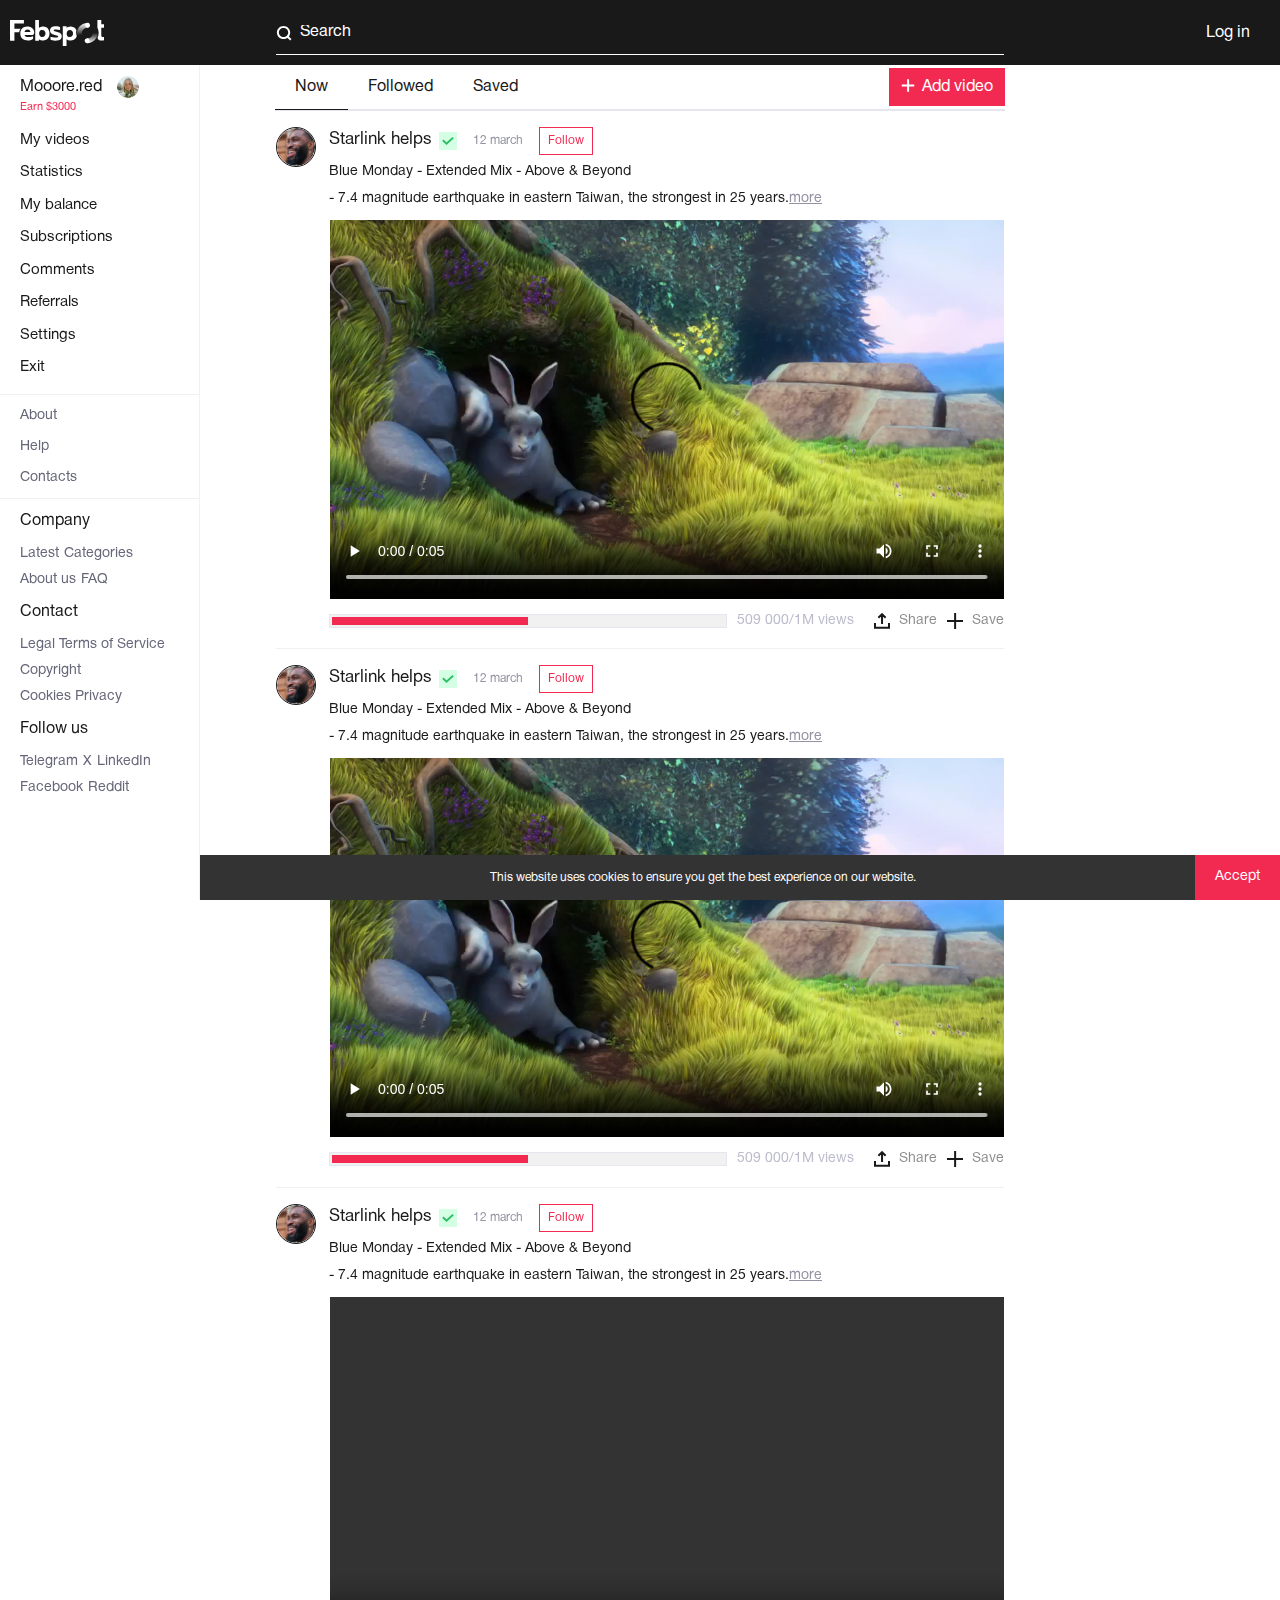
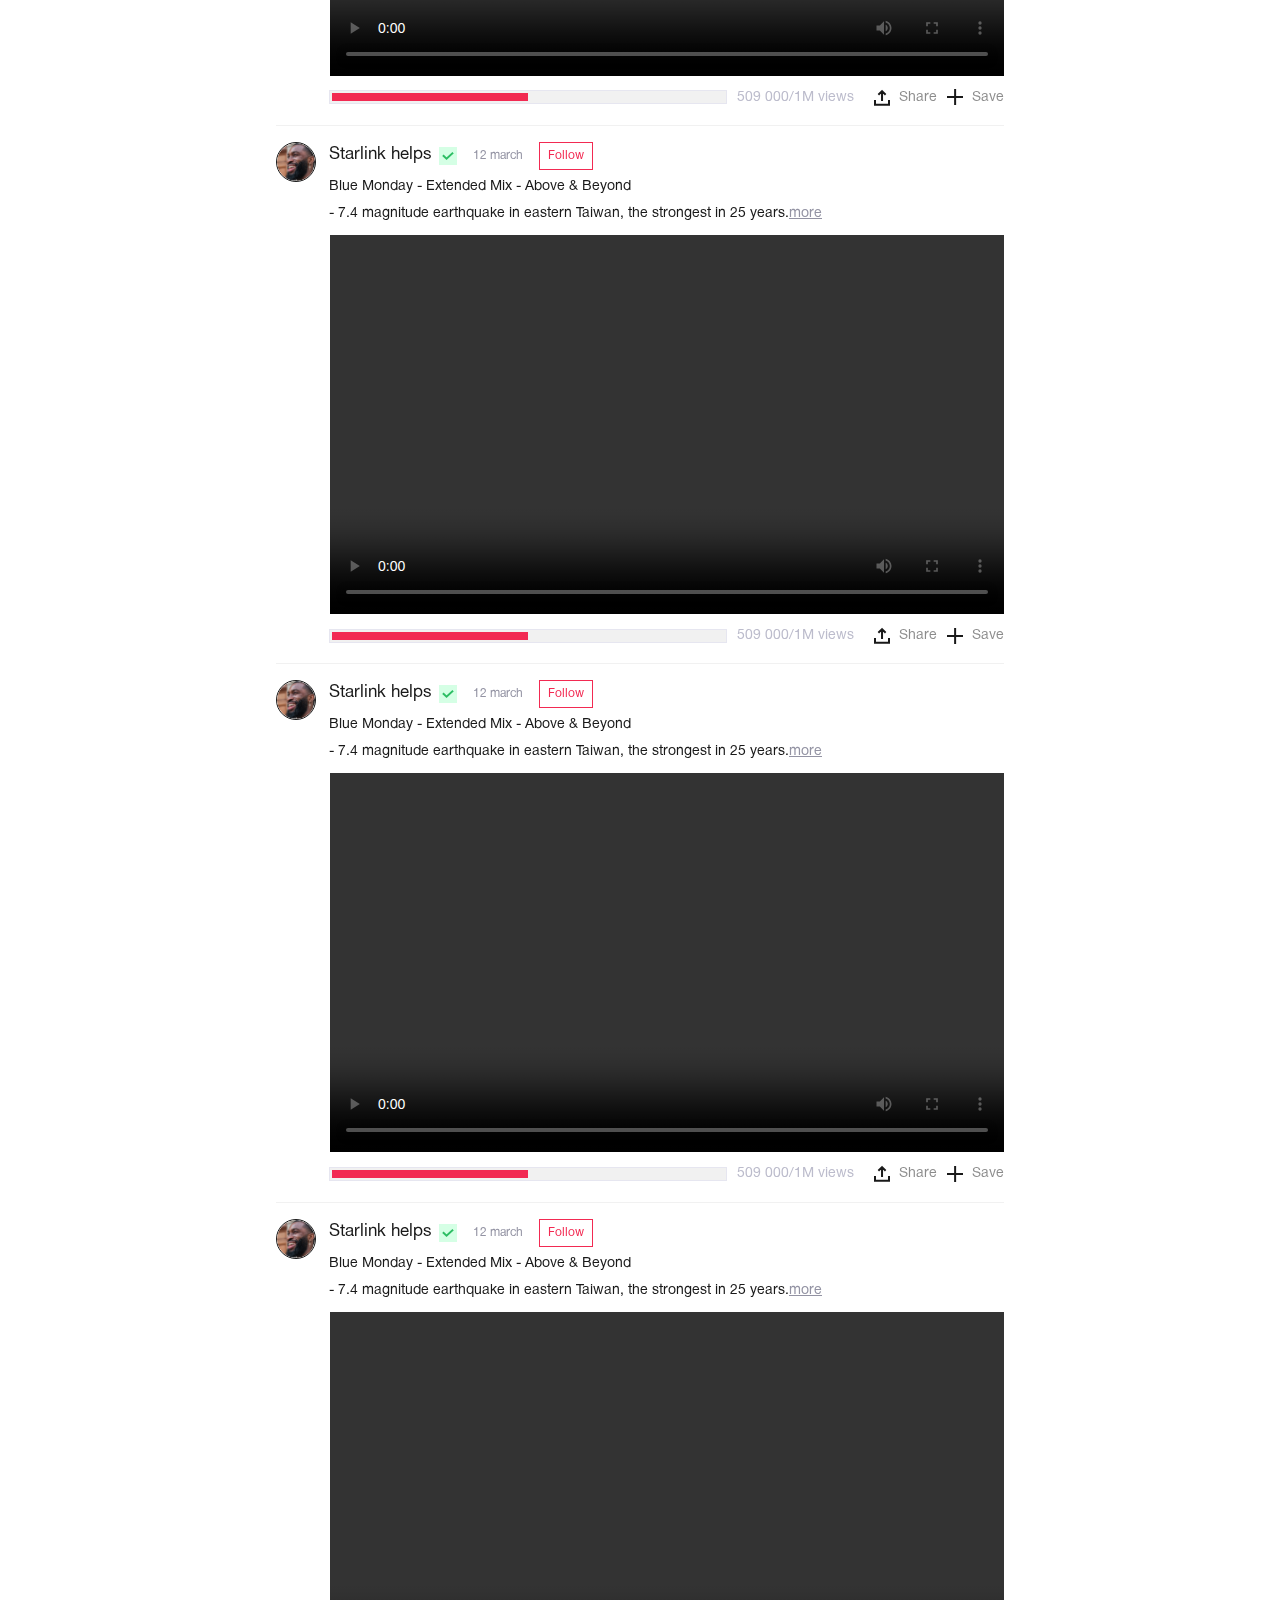
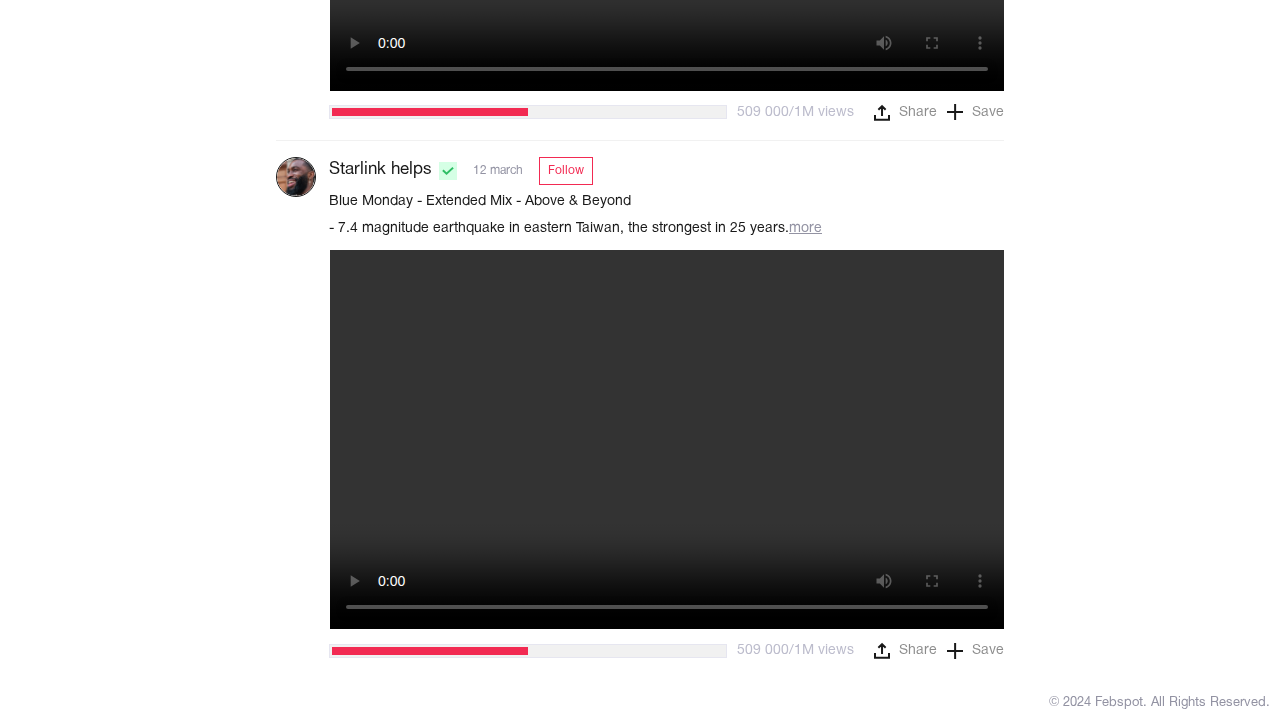
==== commit 1ab92378: "Add files via upload" ====
--- a/index.html
+++ b/index.html
@@ -394,10 +394,15 @@
                 </div>
             </div>
         </div>
+        <div class="main__copy">© 2024 Febspot. All Rights Reserved.</div>
     </main>
     <div class="search-list container">
         <ul class="search-list__item"></ul>
     </div>
+    <div id="cookieAlert" class="cookie-alert">
+        <p>This website uses cookies to ensure you get the best experience on our website.</p><button
+            id="acceptCookies">Accept</button>
+    </div>
 </body>
 
 </html>--- a/main.css
+++ b/main.css
@@ -348,4 +348,4 @@
   display: none;
 }
 
-@font-face{font-family:"GolosText";src:url(4e8052f6741485a9873c.woff2) format("woff2"),url(355d178e50e087791620.woff) format("woff");font-weight:400}@font-face{font-family:"GolosText";src:url(ef799175be0d49b718af.woff2) format("woff2"),url(9fae411c85fabc3f3124.woff) format("woff");font-weight:500}@font-face{font-family:"GolosText";src:url(cda862655b279a965bd2.woff2) format("woff2"),url(3c7489031b788520c7f7.woff) format("woff");font-weight:600}@font-face{font-family:"GolosText";src:url(4bd8a676518f7758e38c.woff2) format("woff2"),url(dac9e96919316f0f5a47.woff) format("woff");font-weight:700}a{color:inherit;text-decoration:none}ul{list-style:none;padding:0;margin:0}video{max-width:100%;width:100%}button{background-color:rgba(0,0,0,0);cursor:pointer;border:none}input,textarea{font-family:inherit;resize:none}*,*::before,*::after{box-sizing:border-box}:root{--base-rich-black: #191919;--cristal-white: #fff;--brandbook: #f22a52;--brandbook-darken: #ce2849;--gray-20: #f1f1f1;--gray-30: #e6e6f0;--gray-40: #bcbccc;--gray-50: #9393a3;--gray-60: #67677a;--gray-70: #202327;--header-h: 50px}@media screen and (min-width: 991px){:root{--header-h: 65px}}html,body{min-height:100%}body{overflow-x:hidden;font-family:"GolosText";color:var(--base-rich-black);line-height:1.5;min-height:100vh;opacity:0;transition:all .1s ease}@media screen and (max-width: 991px){body{display:flex;flex-direction:column}}@media screen and (min-width: 991px){body{display:grid;align-items:start;grid-template-columns:200px minmax(auto, 728px) 200px;grid-template-rows:auto auto;align-content:start;grid-template-areas:"header header header" "aside main as";justify-content:space-between}}@media screen and (min-width: 991px){body::before{content:"";position:fixed;top:0;left:0;width:100%;height:100%;background-color:#191919;z-index:13;opacity:0;visibility:hidden}body.darken::before{opacity:.5;visibility:visible}}body.loaded{opacity:1}main{grid-area:main}@media screen and (max-width: 991px){main{padding:0 10px}}.screen-page main{margin:auto}.container{padding:0px 10px}.red-button{padding:5px 10px;background:var(--brandbook);color:var(--cristal-white);font-size:14px;font-weight:500;border:2px solid var(--brandbook);transition:all .3s ease}.red-button:hover{background:var(--brandbook-darken);border:2px solid var(--brandbook-darken)}@media screen and (min-width: 991px){.red-button{font-size:16px}}.tr-button{padding:3px 8px;border:1px solid var(--brandbook);font-size:12px;font-weight:500;color:var(--brandbook);transition:all .3s ease;cursor:pointer;line-height:1.6666666667}@media(hover: hover){.tr-button:hover{background-color:var(--brandbook);color:var(--cristal-white)}}.google-button{background:var(--cristal-white);padding:6px 13px;display:flex;gap:10px;font-size:11px;font-weight:600;align-items:center;color:var(--gray-60);justify-content:center;transition:all .3s ease}.google-button:hover{background-color:rgba(48,48,48,.0392156863);box-shadow:0 1px 2px 0 rgba(60,64,67,.3),0px 1px 3px 1px rgba(60,64,67,.15)}.hamburger-button{width:20px;height:20px;background:none;border:none;padding:0;cursor:pointer;display:flex;flex-direction:column;justify-content:space-between;align-items:center;gap:6px;padding:2px 0}.hamburger-line{width:18px;height:2px;background-color:var(--cristal-white);transition:.3s ease}.hamburger-button.active .hamburger-line:nth-child(1){transform:translateY(7px) rotate(45deg)}.hamburger-button.active .hamburger-line:nth-child(2){opacity:0}.hamburger-button.active .hamburger-line:nth-child(3){transform:translateY(-7px) rotate(-45deg)}.header{background:var(--base-rich-black);min-height:var(--header-h);overflow:hidden;display:flex;align-items:center;grid-area:header;position:sticky;top:0;left:0;z-index:14}.header>.container{flex-grow:1}.header__body{display:flex;justify-content:space-between;align-items:center}@media screen and (min-width: 991px){.header__body{display:grid;grid-template-columns:100px 728px 100px}}.header__logo{width:93px;display:flex;align-items:center}@media screen and (max-width: 991px){.header__logo{transition:all .3s ease}.header__logo img{max-width:100%}.active .header__logo{width:0}}@media screen and (min-width: 991px){.header__logo{width:100px}}@media screen and (min-width: 991px){.header__hamburger{display:none}}.header__login{color:var(--cristal-white)}@media screen and (max-width: 991px){.header__login{display:none}}@media screen and (min-width: 991px){.header__login{justify-self:end;padding:8px 20px;font-size:16px}}@media screen and (max-width: 991px){.search{position:absolute;left:127px;right:54px;transition:all .3s ease}.active .search{left:10px}}@media screen and (min-width: 991px){.search{position:relative}}.search__icon{position:absolute;top:50%;left:0;transform:translateY(-50%);pointer-events:none}.search__input{background-color:rgba(0,0,0,0);outline:none;border:none;width:100%;max-width:100%;height:35px;padding:0 10px 0 24px;border-bottom:1px solid var(--cristal-white);border-radius:0}@media screen and (min-width: 991px){.search__input{font-size:16px;height:45px}}.search__input::placeholder{color:var(--cristal-white)}.search-list{background:var(--cristal-white);z-index:15;opacity:0;visibility:hidden;position:fixed;top:var(--header-h);left:0;right:0;bottom:0;width:100vw;height:calc(100vh - var(--header-h));max-height:calc(100vh - var(--header-h));overflow:auto;opacity:0;visibility:hidden;transition:.3s ease}@media screen and (min-width: 991px){.search-list{max-width:728px;left:50%;transform:translateX(-50%);height:auto;min-height:auto;bottom:auto}}.search-list__item{list-style:none;margin:0;padding:0}.search-list__item li{padding:8px 0}.search-list__link{font-size:16px;text-decoration:none;color:inherit}.aside{padding:10px 0px;grid-area:aside}@media screen and (max-width: 991px){.aside{background:var(--cristal-white);position:fixed;z-index:14;top:var(--header-h);right:100%;width:100vw;height:calc(100vh - var(--header-h));transition:all .3s ease;overflow:auto}.aside.active{right:0}}@media screen and (min-width: 991px){.aside{border-right:1px solid var(--gray-20);padding-bottom:0px;position:sticky;left:0;top:var(--header-h);height:calc(100vh - var(--header-h));overflow:auto}.screen-page .aside{overflow:auto;max-height:calc(100vh - var(--header-h));min-height:calc(100vh - var(--header-h))}}.aside__top{margin-bottom:10px}.aside__middle{padding:0px 20px 10px 20px;display:grid;gap:12px;border-bottom:1px solid var(--gray-20);margin-bottom:10px}.aside__middle a{font-size:14px;color:var(--gray-60);transition:all .3s ease}.aside__middle a:hover{color:var(--base-rich-black)}.aside::-webkit-scrollbar{width:5px}.navigation{padding:0 20px 15px 20px;border-bottom:1px solid var(--gray-20)}.navigation__aside-info{max-width:300px}.navigation__list{display:grid;gap:20px;color:inherit}.navigation__list a{transition:all .3s ease}.navigation__list a:hover{opacity:.7}.aside-info{display:grid;margin-bottom:13px}.aside-info__row{display:flex;gap:15px;align-items:center}.aside-info__row img{width:22px;height:22px;object-fit:cover;border-radius:50%}.aside-info__name{font-size:16px;font-weight:500}.aside-info__move{font-size:11px;color:var(--brandbook);text-decoration:none}.aside-bottom{padding:0 20px;display:grid;gap:10px}.aside-bottom__block ul{display:flex;gap:5px;flex-wrap:wrap;color:var(--gray-60);font-size:14px;transition:all .3s ease}@media screen and (max-width: 991px){.aside-bottom__block ul{display:grid;grid-template-columns:max-content max-content}}.aside-bottom__block ul a:hover{color:var(--base-rich-black)}.aside-bottom__top{font-size:16px;margin-bottom:10px}.interaction{border-bottom:2px solid var(--gray-30);display:flex;position:sticky;top:var(--header-h);background-color:var(--cristal-white);z-index:11;left:0}@media screen and (min-width: 991px){.interaction{margin:0 -1px}}.interaction__link{font-size:14px;font-weight:500;padding:10px 12px;margin-bottom:-1px;transition:all .3s ease;border-bottom:1px solid rgba(0,0,0,0)}@media screen and (min-width: 991px){.interaction__link{padding:10px 20px;font-size:16px}}.interaction__link.active{border-bottom:1px solid currentColor}.interaction__add{display:flex;margin-left:auto;align-self:center;gap:7px;align-items:center}.interaction__icon{align-self:center;line-height:1}@media screen and (max-width: 991px){.interaction__icon{display:none}}.preview{padding-top:16px;padding-bottom:16px;border-bottom:1px solid var(--gray-20)}@media screen and (min-width: 991px){.preview{padding-left:53px}}.preview__top{display:flex;align-items:center;margin-bottom:10px}@media screen and (min-width: 991px){.preview__top{align-items:start;margin-bottom:-6px;margin-left:-53px}}.preview__user{display:flex;gap:8px;align-items:center}@media screen and (min-width: 991px){.preview__user{gap:13px;align-items:start}}.preview__img{border-radius:50%;width:30px;height:30px;object-fit:contain;border:1px solid var(--base-rich-black)}@media screen and (min-width: 991px){.preview__img{width:40px;height:40px}}.preview__name{font-size:14px;font-weight:500}@media screen and (min-width: 991px){.preview__name{font-size:17px}}.preview__tick{margin-left:8px}@media screen and (min-width: 991px){.preview__tick{margin-top:5px}}.preview__date{margin:0 16px;font-size:12px;color:var(--gray-50)}@media screen and (min-width: 991px){.preview__date{margin:5px 16px 0 16px}}@media screen and (max-width: 991px){.preview__btn{margin-left:auto}}.preview__info{margin-bottom:10px;display:flex;flex-direction:column;align-items:start}.preview__title{font-size:14px;font-weight:500;line-height:1.5714285714;margin-bottom:5px}.preview__text{font-size:14px;line-height:1.5714285714;display:inline-block}.preview__more{color:var(--gray-50);text-decoration:underline;display:inline}.preview__video{margin-bottom:10px}@media screen and (min-width: 991px){.preview__video{margin-left:auto;display:block;width:674px;height:379px}}.preview__row{display:flex;justify-content:space-between;gap:16px}@media screen and (min-width: 991px){.preview__row{margin-left:auto;gap:20px}}.preview__sample{display:grid;gap:6px;flex-grow:1;align-self:start}@media screen and (min-width: 991px){.preview__sample{display:flex;align-items:center;gap:10px}}.preview__bar{background:var(--gray-20);border:1px solid var(--gray-30);padding:2px;display:flex}@media screen and (min-width: 991px){.preview__bar{width:100%}}.preview__fill{width:100%;background:var(--brandbook);height:8px}.preview__views{font-size:12px;font-weight:500;line-height:1.6666666667;color:var(--gray-40)}@media screen and (min-width: 991px){.preview__views{flex-shrink:0;font-weight:400;font-size:14px}}.preview-actions{display:flex;gap:18px;align-items:center}@media screen and (min-width: 991px){.preview-actions{gap:10px}}.preview-actions__item{display:flex;flex-direction:column;align-items:center;gap:4px}@media screen and (min-width: 991px){.preview-actions__item{flex-direction:row;gap:9px}}.preview-actions__icon{width:16px}.preview-actions__text{font-size:12px;line-height:1.6666666667;opacity:.5;transition:all .3s ease}.preview-actions__item:hover .preview-actions__text{opacity:1}@media screen and (min-width: 991px){.preview-actions__text{font-size:14px}}.share{position:relative;cursor:pointer}@media screen and (hover: hover){.share:hover .share__list{opacity:1;visibility:visible}}.share__list{position:absolute;top:100%;left:50%;transform:translateX(-50%);border:1px solid var(--gray-20);padding:10px;opacity:0;visibility:hidden;display:grid;gap:8px;background:var(--cristal-white);transition:.3s ease}@media screen and (max-width: 991px){.share__list.active{opacity:1;visibility:visible}}.share__action{transition:opacity .3s ease;display:flex;white-space:nowrap;gap:10px;font-size:16px}.share__action:hover{opacity:50%}.share__action:nth-child(1){border-bottom:1px solid var(--gray-20);padding-bottom:10px}.post{padding-left:0;padding-top:0;border:none;padding-bottom:10px}@media screen and (min-width: 991px){.post{padding-top:25px;padding-top:20px}}.post__top{margin-left:0;margin-bottom:10px;align-items:center}.post__row{margin-bottom:10px}.post__user{align-items:center}.post__tick{margin-top:0}.post__date{margin-top:0}.post__info{margin-bottom:0;display:inline}@media screen and (max-width: 991px){.post__video{width:calc(100% + 20px);max-width:none;margin:0 -10px 10px -10px;min-height:490px;object-fit:cover}}@media screen and (min-width: 991px){.post__video{height:408px;width:100%}}.annotate{position:relative;margin-bottom:10px}@media screen and (min-width: 991px){.annotate{margin-bottom:20px}}.annotate__body{border:1px solid var(--gray-40)}.annotate__input{padding:10px;border:none;width:100%;height:auto;display:block;position:relative;z-index:10;outline:none}.annotate__row{padding:10px;display:none;justify-content:flex-end;gap:10px;position:relative}.annotate__row::before{content:"";position:absolute;top:0;left:50%;transform:translateX(-50%);background:var(--gray-30);height:1px;width:calc(100% - 20px)}.annotate__cancel{padding:3px 13px;color:var(--gray-50);line-height:1.6666666667;border:none}.annotate__button{padding:3px 13px}.annotate-nosign{position:relative}.annotate-nosign__input{background:var(--gray-20);border:1px solid var(--gray-30);font-size:14px;padding:15px 10px;height:52px;resize:none;width:100%}.annotate-nosign__input::placeholder{color:var(--gray-40);font-size:inherit}.annotate-nosign__button{position:absolute;right:10px;top:50%;transform:translateY(-50%)}.annotate-nosign__button:hover{background:var(--cristal-white) !important}.comments{margin-bottom:10px}@media screen and (min-width: 991px){.comments{margin-bottom:40px}}.comments__top{color:var(--gray-70);font-size:14px;font-weight:500;line-height:1.5714285714;margin-bottom:16px}.comments__items{display:grid;gap:20px}.comments__text{padding-left:38px}@media screen and (min-width: 991px){.comments__text{padding-left:43px}}.comments__user{width:30px !important;height:30px !important}.comments-alert{padding:10px;border:1px solid var(--gray-30);padding:10px;position:relative}@media screen and (min-width: 991px){.comments-alert{padding:20px}}.comments-alert__title{text-align:center;font-size:14px;font-weight:500;line-height:1.5714285714}@media screen and (min-width: 991px){.comments-alert__title{text-align:left}.comments-alert__title br{display:none}}.comments-alert__text{text-align:center;font-size:13px;color:var(--gray-60);text-align:center;margin-bottom:7px;line-height:1.6923076923}@media screen and (min-width: 991px){.comments-alert__text{margin-bottom:10px;text-align:left}}.comments-alert__button{width:100%;margin:0 auto;margin-bottom:10px;border:1px solid var(--gray-30);max-width:360px}@media screen and (min-width: 991px){.comments-alert__button{max-width:230px;position:absolute;top:20px;right:20px}}.comments-alert__info{font-size:11px;color:var(--gray-60);text-align:center}.comments-alert__info a{border-bottom:1px solid currentColor}@media screen and (min-width: 991px){.comments-alert__info{text-align:left}}.login{margin-bottom:36px}.login__form{display:grid;gap:10px;margin-bottom:35px}.login__input{height:42px;padding:0 15px;font-size:13px;line-height:1.6923076923;border:1px solid var(--gray-40);width:270px}.login__input::placeholder{color:var(--gray-60)}.login__input:invalid~.input__eye{display:none}.login__input:user-invalid~.input__eye{display:none}.login__input:user-invalid{border-color:var(--brandbook)}.login__recently{font-size:14px;font-weight:500;text-align:center;margin-bottom:10px}.login__text{text-align:center;color:var(--gray-60);line-height:1.6923076923;margin-bottom:10px;font-size:13px}.screen-page aside .login__text br{display:none}.login__google-button{border:1px solid var(--gray-30);padding:9px}.black-button{font-size:13px;line-height:1.6923076923;text-align:center;background:var(--base-rich-black);color:var(--cristal-white);min-height:42px}.input__inner{position:relative}.input__eye{position:absolute;top:50%;right:20px;transform:translateY(-50%)}.post__more{cursor:pointer}
+@font-face{font-family:"Helvetica";src:url(604bdf88d745293ed39d.woff) format("woff");font-weight:400}@font-face{font-family:"Helvetica";src:url(e941872262a60140e525.woff) format("woff");font-weight:700}a{color:inherit;text-decoration:none}ul{list-style:none;padding:0;margin:0}video{max-width:100%;width:100%}button{background-color:rgba(0,0,0,0);cursor:pointer;border:none}input,textarea{font-family:inherit;resize:none}*,*::before,*::after{box-sizing:border-box}:root{--base-rich-black: #191919;--cristal-white: #fff;--brandbook: #f22a52;--brandbook-darken: #ce2849;--gray-20: #f1f1f1;--gray-30: #e6e6f0;--gray-40: #bcbccc;--gray-50: #9393a3;--gray-60: #67677a;--gray-70: #202327;--header-h: 50px}@media screen and (min-width: 991px){:root{--header-h: 65px}}html,body{min-height:100%}body{overflow-x:hidden;position:relative;font-family:"Helvetica";color:var(--base-rich-black);line-height:1.5;min-height:100vh;opacity:0;transition:all .1s ease;padding-bottom:50px}body.screen-page{padding-bottom:0}@media screen and (max-width: 991px){body{display:flex;flex-direction:column}}@media screen and (min-width: 991px){body{display:grid;align-items:start;grid-template-columns:200px minmax(auto, 728px) 200px;grid-template-rows:auto auto;align-content:start;grid-template-areas:"header header header" "aside main as";justify-content:space-between}}body::before{content:"";position:fixed;top:0;left:0;width:100%;height:100%;background-color:#191919;z-index:13;opacity:0;visibility:hidden}body.darken::before{opacity:.5;visibility:visible}body.loaded{opacity:1}main{grid-area:main}@media screen and (max-width: 991px){main{padding:0 10px}}.screen-page main{margin:auto}.container{padding:0px 10px}.red-button{padding:5px 10px;background:var(--brandbook);color:var(--cristal-white);font-size:14px;font-weight:500;border:2px solid var(--brandbook);transition:all .3s ease}.red-button:hover{background:var(--brandbook-darken);border:2px solid var(--brandbook-darken)}@media screen and (min-width: 991px){.red-button{font-size:16px}}.tr-button{padding:3px 8px;border:1px solid var(--brandbook);font-size:12px;font-weight:500;color:var(--brandbook);transition:all .3s ease;cursor:pointer;line-height:1.6666666667}@media(hover: hover){.tr-button:hover{background-color:var(--brandbook);color:var(--cristal-white)}}.google-button{background:var(--cristal-white);padding:6px 13px;display:flex;gap:10px;font-size:11px;font-weight:600;align-items:center;color:var(--gray-60);justify-content:center;transition:all .3s ease}.google-button:hover{background-color:rgba(48,48,48,.0392156863);box-shadow:0 1px 2px 0 rgba(60,64,67,.3),0px 1px 3px 1px rgba(60,64,67,.15)}.hamburger-button{width:20px;height:20px;background:none;border:none;padding:0;cursor:pointer;display:flex;flex-direction:column;justify-content:space-between;align-items:center;gap:6px;padding:2px 0}.hamburger-line{width:18px;height:2px;background-color:var(--cristal-white);transition:.3s ease}.hamburger-button.active .hamburger-line:nth-child(1){transform:translateY(7px) rotate(45deg)}.hamburger-button.active .hamburger-line:nth-child(2){opacity:0}.hamburger-button.active .hamburger-line:nth-child(3){transform:translateY(-7px) rotate(-45deg)}.header{background:var(--base-rich-black);min-height:var(--header-h);overflow:hidden;display:flex;align-items:center;grid-area:header;position:sticky;top:0;left:0;z-index:14}.header>.container{flex-grow:1}.header__body{display:flex;justify-content:space-between;align-items:center}@media screen and (min-width: 991px){.header__body{display:grid;grid-template-columns:100px 728px 100px}}.header__logo{width:93px;display:flex;align-items:center}@media screen and (max-width: 991px){.header__logo{transition:all .3s ease}.header__logo img{max-width:100%}.active .header__logo{width:0}}@media screen and (min-width: 991px){.header__logo{width:100px}}@media screen and (min-width: 991px){.header__hamburger{display:none}}.header__login{color:var(--cristal-white)}@media screen and (max-width: 991px){.header__login{display:none}}@media screen and (min-width: 991px){.header__login{justify-self:end;padding:8px 20px;font-size:16px}}@media screen and (max-width: 991px){.search{position:absolute;left:127px;right:54px;transition:all .3s ease}.active .search{left:10px}}@media screen and (min-width: 991px){.search{position:relative}}.search__icon{position:absolute;top:50%;left:0;transform:translateY(-50%);pointer-events:none}.search__input{background-color:rgba(0,0,0,0);outline:none;border:none;width:100%;max-width:100%;height:35px;padding:0 10px 0 24px;border-bottom:1px solid var(--cristal-white);color:var(--cristal-white);border-radius:0}@media screen and (min-width: 991px){.search__input{font-size:16px;height:45px}}.search__input::placeholder{color:var(--cristal-white)}.search-list{background:var(--cristal-white);z-index:15;opacity:0;visibility:hidden;position:fixed;top:var(--header-h);left:0;right:0;bottom:0;width:100vw;height:calc(100vh - var(--header-h));max-height:calc(100vh - var(--header-h));overflow:auto;opacity:0;visibility:hidden;transition:.3s ease}@media screen and (min-width: 991px){.search-list{max-width:728px;left:50%;transform:translateX(-50%);height:auto;min-height:auto;bottom:auto}}.search-list__item{list-style:none;margin:0;padding:0}.search-list__item li{padding:8px 0}.search-list__link{font-size:16px;text-decoration:none;color:inherit}.aside{padding:10px 0px;grid-area:aside}@media screen and (max-width: 991px){.aside{background:var(--cristal-white);position:fixed;z-index:14;top:var(--header-h);right:100%;width:100vw;height:calc(100vh - var(--header-h));transition:all .3s ease;overflow:auto}.aside.active{right:0}}@media screen and (min-width: 991px){.aside{border-right:1px solid var(--gray-20);padding-bottom:10px;position:sticky;left:0;top:var(--header-h);height:calc(100vh - var(--header-h));overflow:auto;display:flex;flex-direction:column}.screen-page .aside{overflow:auto;max-height:calc(100vh - var(--header-h));min-height:calc(100vh - var(--header-h))}}.aside__top{margin-bottom:10px}.aside__middle{padding:0px 20px 10px 20px;display:grid;gap:12px;border-bottom:1px solid var(--gray-20);margin-bottom:10px}.aside__middle a{font-size:14px;color:var(--gray-60);transition:all .3s ease}.aside__middle a:hover{color:var(--base-rich-black)}@media screen and (min-width: 991px){.aside__middle{gap:10px}}.aside::-webkit-scrollbar{width:5px}.navigation{padding:0 20px 15px 20px;border-bottom:1px solid var(--gray-20)}.navigation__aside-info{max-width:300px}.navigation__list{display:grid;gap:20px;color:inherit}@media screen and (min-width: 991px){.navigation__list{gap:10px;font-size:15px}}.navigation__list a{transition:all .3s ease}.navigation__list a:hover{opacity:.7}.aside-info{display:grid;margin-bottom:13px}.aside-info__row{display:flex;gap:15px;align-items:center}.aside-info__row img{width:22px;height:22px;object-fit:cover;border-radius:50%}.aside-info__name{font-size:16px;font-weight:500}.aside-info__move{font-size:11px;color:var(--brandbook);text-decoration:none}.aside-bottom{padding:0 20px;display:grid;gap:10px}.aside-bottom__block ul{display:flex;gap:5px;flex-wrap:wrap;color:var(--gray-60);font-size:14px;transition:all .3s ease}@media screen and (max-width: 991px){.aside-bottom__block ul{display:grid;grid-template-columns:max-content max-content}}.aside-bottom__block ul a:hover{color:var(--base-rich-black)}.aside-bottom__top{font-size:16px;margin-bottom:10px}.interaction{border-bottom:2px solid var(--gray-30);display:flex;position:sticky;top:var(--header-h);background-color:var(--cristal-white);z-index:11;left:0;margin:0 -1px}.interaction__link{font-size:14px;font-weight:500;padding:10px 12px;margin-bottom:-1px;transition:all .3s ease;border-bottom:1px solid rgba(0,0,0,0)}@media screen and (min-width: 991px){.interaction__link{padding:10px 20px;font-size:16px}}.interaction__link.active{border-bottom:1px solid currentColor}.interaction__add{display:flex;margin-left:auto;align-self:center;gap:7px;align-items:center}.interaction__icon{align-self:center;line-height:1}@media screen and (max-width: 991px){.interaction__icon{display:none}}.tape .preview:last-child{border-bottom:0px}.tape .preview:last-child .share__list{bottom:100%;top:auto}.preview{padding-top:16px;padding-bottom:16px;border-bottom:1px solid var(--gray-20)}@media screen and (min-width: 991px){.preview{padding-left:53px}}.preview__top{display:flex;align-items:center;margin-bottom:10px}@media screen and (min-width: 991px){.preview__top{align-items:start;margin-bottom:-6px;margin-left:-53px}}.preview__user{display:flex;gap:8px;align-items:center}@media screen and (min-width: 991px){.preview__user{gap:13px;align-items:start}}.preview__img{border-radius:50%;width:30px;height:30px;object-fit:contain;border:1px solid var(--base-rich-black)}@media screen and (min-width: 991px){.preview__img{width:40px;height:40px}}.preview__name{font-size:14px;font-weight:500}@media screen and (min-width: 991px){.preview__name{font-size:17px}}.preview__tick{margin-left:8px}@media screen and (min-width: 991px){.preview__tick{margin-top:5px}}.preview__date{margin:0 16px;font-size:12px;color:var(--gray-50)}@media screen and (min-width: 991px){.preview__date{margin:5px 16px 0 16px}}@media screen and (max-width: 991px){.preview__btn{margin-left:auto}}.preview__info{margin-bottom:10px;display:flex;flex-direction:column;align-items:start}.preview__title{font-size:14px;font-weight:500;line-height:1.5714285714;margin-bottom:5px}.preview__text{font-size:14px;line-height:1.5714285714;display:inline-block}.preview__more{color:var(--gray-50);text-decoration:underline;display:inline}.preview__video{margin-bottom:10px}@media screen and (min-width: 991px){.preview__video{margin-left:auto;display:block;width:674px;height:379px}}.preview__row{display:flex;justify-content:space-between;gap:16px}@media screen and (min-width: 991px){.preview__row{margin-left:auto;gap:20px}}.preview__sample{display:grid;gap:6px;flex-grow:1;align-self:start}@media screen and (min-width: 991px){.preview__sample{display:flex;align-items:center;gap:10px}}.preview__bar{background:var(--gray-20);border:1px solid var(--gray-30);padding:2px;display:flex}@media screen and (min-width: 991px){.preview__bar{width:100%}}.preview__fill{width:100%;background:var(--brandbook);height:8px}.preview__views{font-size:12px;font-weight:500;line-height:1.6666666667;color:var(--gray-40)}@media screen and (min-width: 991px){.preview__views{flex-shrink:0;font-weight:400;font-size:14px}}.preview-actions{display:flex;gap:18px;align-items:center}@media screen and (min-width: 991px){.preview-actions{gap:10px}}.preview-actions__item{display:flex;flex-direction:column;align-items:center;gap:4px}@media screen and (min-width: 991px){.preview-actions__item{flex-direction:row;gap:9px}}.preview-actions__icon{width:16px}.preview-actions__text{font-size:12px;line-height:1.6666666667;opacity:.5;transition:all .3s ease}.preview-actions__item:hover .preview-actions__text{opacity:1}@media screen and (min-width: 991px){.preview-actions__text{font-size:14px}}.share{position:relative;cursor:pointer}@media screen and (hover: hover){.share:hover .share__list{opacity:1;visibility:visible}}.share__list{position:absolute;top:100%;left:50%;transform:translateX(-50%);border:1px solid var(--gray-20);padding:10px;opacity:0;visibility:hidden;display:grid;gap:8px;background:var(--cristal-white);transition:.3s ease}@media screen and (max-width: 991px){.share__list.active{opacity:1;visibility:visible}}.share__action{transition:opacity .3s ease;display:flex;white-space:nowrap;gap:10px;font-size:16px}.share__action:hover{opacity:50%}.share__action:nth-child(1){border-bottom:1px solid var(--gray-20);padding-bottom:10px}.post{padding-left:0;padding-top:0;border:none;padding-bottom:10px}@media screen and (min-width: 991px){.post{padding-top:25px;padding-top:20px}}.post__top{margin-left:0;margin-bottom:10px;align-items:center}.post__row{margin-bottom:10px}.post__user{align-items:center}.post__tick{margin-top:0}.post__date{margin-top:0}.post__info{margin-bottom:0;display:inline}@media screen and (max-width: 991px){.post__video{width:calc(100% + 20px);max-width:none;margin:0 -10px 10px -10px;min-height:490px;object-fit:cover}}@media screen and (min-width: 991px){.post__video{height:408px;width:100%}}.annotate{position:relative;margin-bottom:10px}@media screen and (min-width: 991px){.annotate{margin-bottom:20px}}.annotate__body{border:1px solid var(--gray-40)}.annotate__input{padding:10px;border:none;width:100%;height:auto;display:block;position:relative;z-index:10;outline:none}.annotate__row{padding:10px;display:none;justify-content:flex-end;gap:10px;position:relative}.annotate__row::before{content:"";position:absolute;top:0;left:50%;transform:translateX(-50%);background:var(--gray-30);height:1px;width:calc(100% - 20px)}.annotate__cancel{padding:3px 13px;color:var(--gray-50);line-height:1.6666666667;border:none}.annotate__button{padding:3px 13px}.annotate-nosign{position:relative}.annotate-nosign__input{background:var(--gray-20);border:1px solid var(--gray-30);font-size:14px;padding:15px 10px;height:52px;resize:none;width:100%}.annotate-nosign__input::placeholder{color:var(--gray-40);font-size:inherit}.annotate-nosign__button{position:absolute;right:10px;top:50%;transform:translateY(-50%)}.annotate-nosign__button:hover{background:var(--cristal-white) !important}.comments{margin-bottom:10px}@media screen and (min-width: 991px){.comments{margin-bottom:40px}}.comments__top{color:var(--gray-70);font-size:14px;font-weight:500;line-height:1.5714285714;margin-bottom:16px}.comments__items{display:grid;gap:20px}.comments__text{padding-left:38px}@media screen and (min-width: 991px){.comments__text{padding-left:43px}}.comments__user{width:30px !important;height:30px !important}.comments-alert{padding:10px;border:1px solid var(--gray-30);padding:10px;position:relative}@media screen and (min-width: 991px){.comments-alert{padding:20px}}.comments-alert__title{text-align:center;font-size:14px;font-weight:500;line-height:1.5714285714}@media screen and (min-width: 991px){.comments-alert__title{text-align:left}.comments-alert__title br{display:none}}.comments-alert__text{text-align:center;font-size:13px;color:var(--gray-60);text-align:center;margin-bottom:7px;line-height:1.6923076923}@media screen and (min-width: 991px){.comments-alert__text{margin-bottom:10px;text-align:left}}.comments-alert__button{width:100%;margin:0 auto;margin-bottom:10px;border:1px solid var(--gray-30);max-width:360px}@media screen and (min-width: 991px){.comments-alert__button{max-width:230px;position:absolute;top:20px;right:20px}}.comments-alert__info{font-size:11px;color:var(--gray-60);text-align:center}.comments-alert__info a{border-bottom:1px solid currentColor}@media screen and (min-width: 991px){.comments-alert__info{text-align:left}}.login{margin-bottom:36px}.login__form{display:grid;gap:10px;margin-bottom:35px}.login__input{height:42px;padding:0 15px;font-size:13px;line-height:1.6923076923;border:1px solid var(--gray-40);width:270px}.login__input::placeholder{color:var(--gray-60)}.login__input:invalid~.input__eye{display:none}.login__input:user-invalid~.input__eye{display:none}.login__input:user-invalid{border-color:var(--brandbook)}.login__recently{font-size:14px;font-weight:500;text-align:center;margin-bottom:10px}.login__text{text-align:center;color:var(--gray-60);line-height:1.6923076923;margin-bottom:10px;font-size:13px}.screen-page aside .login__text br{display:none}.login__google-button{border:1px solid var(--gray-30);padding:9px}.black-button{font-size:13px;line-height:1.6923076923;text-align:center;background:var(--base-rich-black);color:var(--cristal-white);min-height:42px}.input__inner{position:relative}.input__eye{position:absolute;top:50%;right:20px;transform:translateY(-50%)}.post__more{cursor:pointer}.cookie-alert{position:fixed;bottom:0;left:0;width:100%;background-color:#333;color:#fff;padding:0px 20px;box-sizing:border-box;display:none;justify-content:center;align-items:center;height:45px;padding-right:95px}@media screen and (min-width: 991px){.cookie-alert{left:200px;width:calc(100% - 200px)}}.cookie-alert p{margin:0;font-size:12px;line-height:1.5}.cookie-alert button{background-color:var(--brandbook);color:#fff;border:none;padding:0px 20px;cursor:pointer;font-size:14px;height:45px;position:absolute;right:0;top:0}.cookie-alert button:hover{background-color:var(--brandbook-darken)}.main__copy{font-size:13px;color:var(--gray-50);margin-top:auto;margin-bottom:auto;padding:15px 0px;white-space:nowrap;text-align:right;position:absolute;right:10px;bottom:0}
